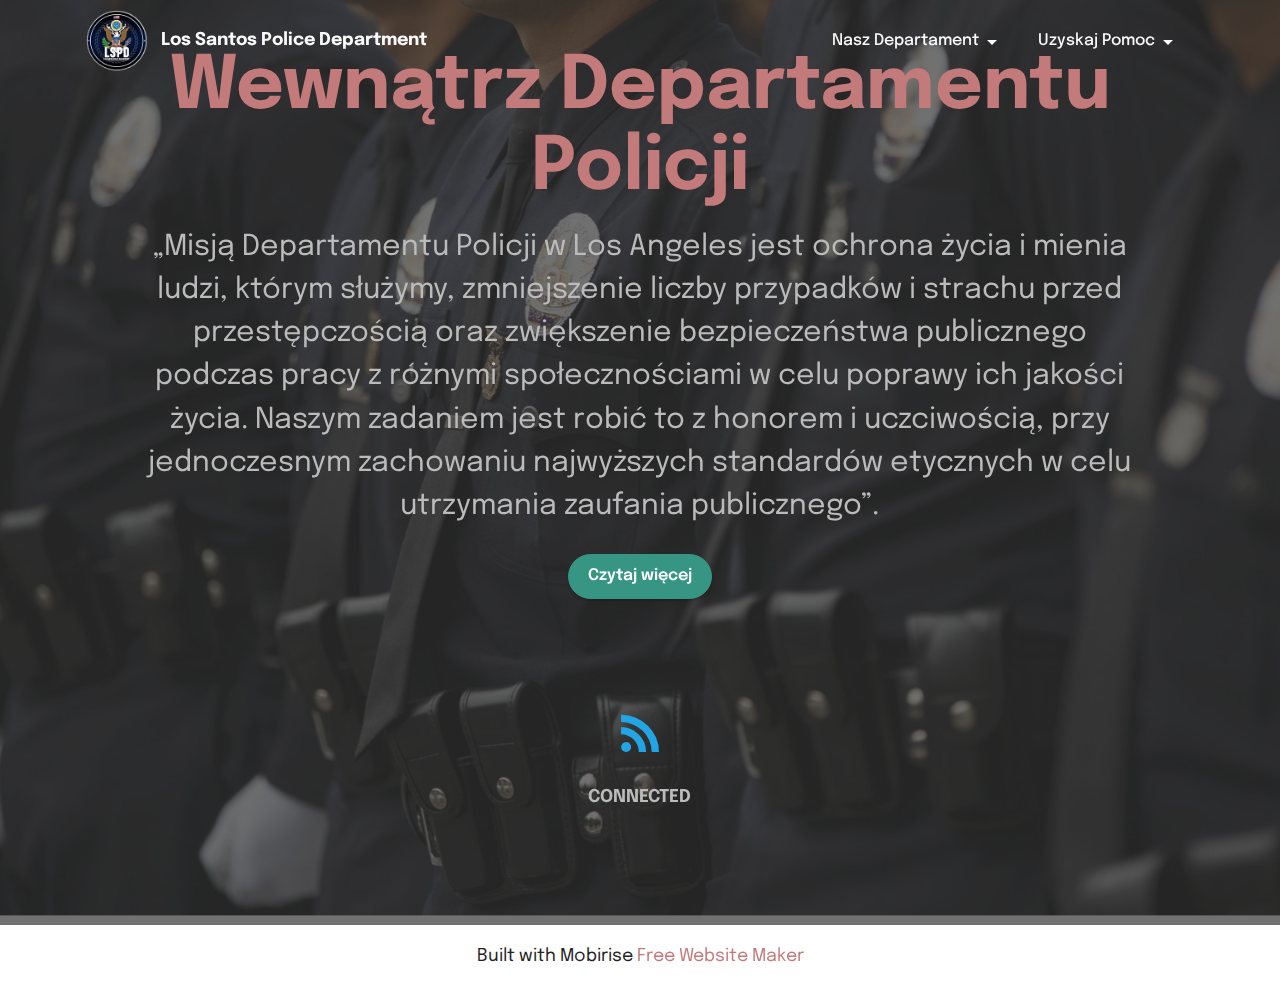
==== InsideLSPD.html @ 7a4fbc6b "Add files via upload" ====
<!DOCTYPE html>
<html  >
<head>
  <!-- Site made with Mobirise Website Builder v5.6.8, https://mobirise.com -->
  <meta charset="UTF-8">
  <meta http-equiv="X-UA-Compatible" content="IE=edge">
  <meta name="generator" content="Mobirise v5.6.8, mobirise.com">
  <meta name="twitter:card" content="summary_large_image"/>
  <meta name="twitter:image:src" content="">
  <meta property="og:image" content="">
  <meta name="twitter:title" content="Wewnątrz LSPD">
  <meta name="viewport" content="width=device-width, initial-scale=1, minimum-scale=1">
  <link rel="shortcut icon" href="assets/images/xztnbhtv-400x400.jpg-1.png" type="image/x-icon">
  <meta name="description" content="">
  
  
  <title>Wewnątrz LSPD</title>
  <link rel="stylesheet" href="assets/web/assets/mobirise-icons2/mobirise2.css">
  <link rel="stylesheet" href="assets/web/assets/mobirise-icons/mobirise-icons.css">
  <link rel="stylesheet" href="assets/bootstrap/css/bootstrap.min.css">
  <link rel="stylesheet" href="assets/bootstrap/css/bootstrap-grid.min.css">
  <link rel="stylesheet" href="assets/bootstrap/css/bootstrap-reboot.min.css">
  <link rel="stylesheet" href="assets/parallax/jarallax.css">
  <link rel="stylesheet" href="assets/dropdown/css/style.css">
  <link rel="stylesheet" href="assets/socicon/css/styles.css">
  <link rel="stylesheet" href="assets/theme/css/style.css">
  <link rel="preload" href="https://fonts.googleapis.com/css?family=Epilogue:100,200,300,400,500,600,700,800,900,100i,200i,300i,400i,500i,600i,700i,800i,900i&display=swap" as="style" onload="this.onload=null;this.rel='stylesheet'">
  <noscript><link rel="stylesheet" href="https://fonts.googleapis.com/css?family=Epilogue:100,200,300,400,500,600,700,800,900,100i,200i,300i,400i,500i,600i,700i,800i,900i&display=swap"></noscript>
  <link rel="preload" as="style" href="assets/mobirise/css/mbr-additional.css"><link rel="stylesheet" href="assets/mobirise/css/mbr-additional.css" type="text/css">
  
  
  
  
</head>
<body>
  
  <section data-bs-version="5.1" class="menu menu1 cid-t5CPTEBTti" once="menu" id="menu1-5">
    

    <nav class="navbar navbar-dropdown navbar-expand-lg">
        <div class="container">
            <div class="navbar-brand">
                <span class="navbar-logo">
                    <a href="index.html">
                        <img src="assets/images/xztnbhtv-400x400.jpg-1.png" alt="Mobirise Website Builder" style="height: 3.9rem;">
                    </a>
                </span>
                <span class="navbar-caption-wrap"><a class="navbar-caption text-white text-primary display-7" href="index.html">Los Santos Police Department</a></span>
            </div>
            <button class="navbar-toggler" type="button" data-toggle="collapse" data-bs-toggle="collapse" data-target="#navbarSupportedContent" data-bs-target="#navbarSupportedContent" aria-controls="navbarNavAltMarkup" aria-expanded="false" aria-label="Toggle navigation">
                <div class="hamburger">
                    <span></span>
                    <span></span>
                    <span></span>
                    <span></span>
                </div>
            </button>
            <div class="collapse navbar-collapse" id="navbarSupportedContent">
                <ul class="navbar-nav nav-dropdown nav-right" data-app-modern-menu="true"><li class="nav-item dropdown open"><a class="nav-link link text-white text-primary dropdown-toggle show display-4" href="#top" data-toggle="dropdown-submenu" data-bs-toggle="dropdown" data-bs-auto-close="outside" aria-expanded="true">Nasz Departament</a><div class="dropdown-menu show" aria-labelledby="dropdown-819" data-bs-popper="none"><a class="text-white text-primary dropdown-item display-4" href="https://forms.gle/3hwnBSwagMqAmvkr5" target="_blank">Dołącz już teraz!</a><a class="text-white text-primary dropdown-item display-4" href="page1.html">Wewnątrz LSPD</a><a class="text-white text-primary dropdown-item display-4" href="#top">Znajdź nas!</a></div></li><li class="nav-item dropdown"><a class="nav-link link text-white text-primary dropdown-toggle display-4" href="index.html#features19-a" data-toggle="dropdown-submenu" data-bs-toggle="dropdown" data-bs-auto-close="outside" aria-expanded="false">Uzyskaj Pomoc</a><div class="dropdown-menu" aria-labelledby="dropdown-516"><a class="text-white text-primary dropdown-item display-4" href="index.html#features19-a">Złóż skargę&nbsp;</a></div></li></ul>
                
                
            </div>
        </div>
    </nav>
</section>

<section data-bs-version="5.1" class="header19 cid-t5CPTFdulU mbr-fullscreen mbr-parallax-background" id="header19-6">

    

    <div class="mbr-overlay" style="opacity: 0.7; background-color: rgb(53, 53, 53);">
    </div>

    <div class="container-fluid">
        <div class="media-container">
            <div class="col-md-12 col-lg-10 m-auto align-center">
                <h1 class="mbr-section-title mbr-white mbr-fonts-style mb-3 display-1"><strong>Wewnątrz Departamentu Policji</strong></h1>
                <p class="mbr-text mbr-white mbr-fonts-style display-5">„Misją Departamentu Policji w Los Angeles jest ochrona życia i mienia ludzi, którym służymy, zmniejszenie liczby przypadków i strachu przed przestępczością oraz zwiększenie bezpieczeństwa publicznego podczas pracy z różnymi społecznościami w celu poprawy ich jakości życia. Naszym zadaniem jest robić to z honorem i uczciwością, przy jednoczesnym zachowaniu najwyższych standardów etycznych w celu utrzymania zaufania publicznego”.<br></p>
                <div class="mbr-section-btn align-center"><a class="btn btn-secondary display-4" href="https://www.lapdonline.org/inside-the-lapd/" target="_blank">Czytaj więcej<br></a></div>

                <div class="row pt-5 justify-content-center">
                    <div class="col-12 col-md-6 col-lg-3">
                        <div class="card-wrapper">
                            <div class="card-box align-center">
                                <span class="mbr-iconfont socicon-rss socicon" style="color: rgb(34, 165, 229); fill: rgb(34, 165, 229); font-size: 38px;"></span>
                                <h4 class="card-title align-center mbr-black mbr-fonts-style display-7"><strong>CONNECTED</strong></h4>
                            </div>
                        </div>
                    </div>
                    
                    
                    
                </div>
            </div>
        </div>
    </div>
</section><section class="display-7" style="padding: 0;align-items: center;justify-content: center;flex-wrap: wrap;    align-content: center;display: flex;position: relative;height: 4rem;"><a href="https://mobiri.se/2771195" style="flex: 1 1;height: 4rem;position: absolute;width: 100%;z-index: 1;"><img alt="" style="height: 4rem;" src="[data-uri]"></a><p style="margin: 0;text-align: center;" class="display-7">Built with Mobirise &#8204;</p><a style="z-index:1" href="https://mobirise.com/website-maker.html">Free Website Maker</a></section><script src="assets/bootstrap/js/bootstrap.bundle.min.js"></script>  <script src="assets/parallax/jarallax.js"></script>  <script src="assets/smoothscroll/smooth-scroll.js"></script>  <script src="assets/ytplayer/index.js"></script>  <script src="assets/dropdown/js/navbar-dropdown.js"></script>  <script src="assets/vimeoplayer/player.js"></script>  <script src="assets/theme/js/script.js"></script>  
  
  
</body>
</html>
---- assets/web/assets/mobirise-icons2/mobirise2.css ----
@font-face {
  font-family: 'Moririse2';
  font-display: swap;
  src:  url('mobirise2.eot?f2bix4');
  src:  url('mobirise2.eot?f2bix4#iefix') format('embedded-opentype'),
    url('mobirise2.ttf?f2bix4') format('truetype'),
    url('mobirise2.woff?f2bix4') format('woff'),
    url('mobirise2.svg?f2bix4#mobirise2') format('svg');
  font-weight: normal;
  font-style: normal;
}

[class^="mobi-"], [class*=" mobi-"] {
  /* use !important to prevent issues with browser extensions that change fonts */
  font-family: 'Moririse2' !important;
  speak: none;
  font-style: normal;
  font-weight: normal;
  font-variant: normal;
  text-transform: none;
  line-height: 1;

  /* Better Font Rendering =========== */
  -webkit-font-smoothing: antialiased;
  -moz-osx-font-smoothing: grayscale;
}

.mobi-mbri-add-submenu:before {
  content: "\e900";
}
.mobi-mbri-alert:before {
  content: "\e901";
}
.mobi-mbri-align-center:before {
  content: "\e902";
}
.mobi-mbri-align-justify:before {
  content: "\e903";
}
.mobi-mbri-align-left:before {
  content: "\e904";
}
.mobi-mbri-align-right:before {
  content: "\e905";
}
.mobi-mbri-android:before {
  content: "\e906";
}
.mobi-mbri-apple:before {
  content: "\e907";
}
.mobi-mbri-arrow-down:before {
  content: "\e908";
}
.mobi-mbri-arrow-next:before {
  content: "\e909";
}
.mobi-mbri-arrow-prev:before {
  content: "\e90a";
}
.mobi-mbri-arrow-up:before {
  content: "\e90b";
}
.mobi-mbri-bold:before {
  content: "\e90c";
}
.mobi-mbri-bookmark:before {
  content: "\e90d";
}
.mobi-mbri-bootstrap:before {
  content: "\e90e";
}
.mobi-mbri-briefcase:before {
  content: "\e90f";
}
.mobi-mbri-browse:before {
  content: "\e910";
}
.mobi-mbri-bulleted-list:before {
  content: "\e911";
}
.mobi-mbri-calendar:before {
  content: "\e912";
}
.mobi-mbri-camera:before {
  content: "\e913";
}
.mobi-mbri-cart-add:before {
  content: "\e914";
}
.mobi-mbri-cart-full:before {
  content: "\e915";
}
.mobi-mbri-cash:before {
  content: "\e916";
}
.mobi-mbri-change-style:before {
  content: "\e917";
}
.mobi-mbri-chat:before {
  content: "\e918";
}
.mobi-mbri-clock:before {
  content: "\e919";
}
.mobi-mbri-close:before {
  content: "\e91a";
}
.mobi-mbri-cloud:before {
  content: "\e91b";
}
.mobi-mbri-code:before {
  content: "\e91c";
}
.mobi-mbri-contact-form:before {
  content: "\e91d";
}
.mobi-mbri-credit-card:before {
  content: "\e91e";
}
.mobi-mbri-cursor-click:before {
  content: "\e91f";
}
.mobi-mbri-cust-feedback:before {
  content: "\e920";
}
.mobi-mbri-database:before {
  content: "\e921";
}
.mobi-mbri-delivery:before {
  content: "\e922";
}
.mobi-mbri-desktop:before {
  content: "\e923";
}
.mobi-mbri-devices:before {
  content: "\e924";
}
.mobi-mbri-down:before {
  content: "\e925";
}
.mobi-mbri-download-2:before {
  content: "\e926";
}
.mobi-mbri-download:before {
  content: "\e927";
}
.mobi-mbri-drag-n-drop-2:before {
  content: "\e928";
}
.mobi-mbri-drag-n-drop:before {
  content: "\e929";
}
.mobi-mbri-edit-2:before {
  content: "\e92a";
}
.mobi-mbri-edit:before {
  content: "\e92b";
}
.mobi-mbri-error:before {
  content: "\e92c";
}
.mobi-mbri-extension:before {
  content: "\e92d";
}
.mobi-mbri-features:before {
  content: "\e92e";
}
.mobi-mbri-file:before {
  content: "\e92f";
}
.mobi-mbri-flag:before {
  content: "\e930";
}
.mobi-mbri-folder:before {
  content: "\e931";
}
.mobi-mbri-gift:before {
  content: "\e932";
}
.mobi-mbri-github:before {
  content: "\e933";
}
.mobi-mbri-globe-2:before {
  content: "\e934";
}
.mobi-mbri-globe:before {
  content: "\e935";
}
.mobi-mbri-growing-chart:before {
  content: "\e936";
}
.mobi-mbri-hearth:before {
  content: "\e937";
}
.mobi-mbri-help:before {
  content: "\e938";
}
.mobi-mbri-home:before {
  content: "\e939";
}
.mobi-mbri-hot-cup:before {
  content: "\e93a";
}
.mobi-mbri-idea:before {
  content: "\e93b";
}
.mobi-mbri-image-gallery:before {
  content: "\e93c";
}
.mobi-mbri-image-slider:before {
  content: "\e93d";
}
.mobi-mbri-info:before {
  content: "\e93e";
}
.mobi-mbri-italic:before {
  content: "\e93f";
}
.mobi-mbri-key:before {
  content: "\e940";
}
.mobi-mbri-laptop:before {
  content: "\e941";
}
.mobi-mbri-layers:before {
  content: "\e942";
}
.mobi-mbri-left-right:before {
  content: "\e943";
}
.mobi-mbri-left:before {
  content: "\e944";
}
.mobi-mbri-letter:before {
  content: "\e945";
}
.mobi-mbri-like:before {
  content: "\e946";
}
.mobi-mbri-link:before {
  content: "\e947";
}
.mobi-mbri-lock:before {
  content: "\e948";
}
.mobi-mbri-login:before {
  content: "\e949";
}
.mobi-mbri-logout:before {
  content: "\e94a";
}
.mobi-mbri-magic-stick:before {
  content: "\e94b";
}
.mobi-mbri-map-pin:before {
  content: "\e94c";
}
.mobi-mbri-menu:before {
  content: "\e94d";
}
.mobi-mbri-mobile-2:before {
  content: "\e94e";
}
.mobi-mbri-mobile-horizontal:before {
  content: "\e94f";
}
.mobi-mbri-mobile:before {
  content: "\e950";
}
.mobi-mbri-mobirise:before {
  content: "\e951";
}
.mobi-mbri-more-horizontal:before {
  content: "\e952";
}
.mobi-mbri-more-vertical:before {
  content: "\e953";
}
.mobi-mbri-music:before {
  content: "\e954";
}
.mobi-mbri-new-file:before {
  content: "\e955";
}
.mobi-mbri-numbered-list:before {
  content: "\e956";
}
.mobi-mbri-opened-folder:before {
  content: "\e957";
}
.mobi-mbri-pages:before {
  content: "\e958";
}
.mobi-mbri-paper-plane:before {
  content: "\e959";
}
.mobi-mbri-paperclip:before {
  content: "\e95a";
}
.mobi-mbri-phone:before {
  content: "\e95b";
}
.mobi-mbri-photo:before {
  content: "\e95c";
}
.mobi-mbri-photos:before {
  content: "\e95d";
}
.mobi-mbri-pin:before {
  content: "\e95e";
}
.mobi-mbri-play:before {
  content: "\e95f";
}
.mobi-mbri-plus:before {
  content: "\e960";
}
.mobi-mbri-preview:before {
  content: "\e961";
}
.mobi-mbri-print:before {
  content: "\e962";
}
.mobi-mbri-protect:before {
  content: "\e963";
}
.mobi-mbri-question:before {
  content: "\e964";
}
.mobi-mbri-quote-left:before {
  content: "\e965";
}
.mobi-mbri-quote-right:before {
  content: "\e966";
}
.mobi-mbri-redo:before {
  content: "\e967";
}
.mobi-mbri-refresh:before {
  content: "\e968";
}
.mobi-mbri-responsive-2:before {
  content: "\e969";
}
.mobi-mbri-responsive:before {
  content: "\e96a";
}
.mobi-mbri-right:before {
  content: "\e96b";
}
.mobi-mbri-rocket:before {
  content: "\e96c";
}
.mobi-mbri-sad-face:before {
  content: "\e96d";
}
.mobi-mbri-sale:before {
  content: "\e96e";
}
.mobi-mbri-save:before {
  content: "\e96f";
}
.mobi-mbri-search:before {
  content: "\e970";
}
.mobi-mbri-setting-2:before {
  content: "\e971";
}
.mobi-mbri-setting-3:before {
  content: "\e972";
}
.mobi-mbri-setting:before {
  content: "\e973";
}
.mobi-mbri-share:before {
  content: "\e974";
}
.mobi-mbri-shopping-bag:before {
  content: "\e975";
}
.mobi-mbri-shopping-basket:before {
  content: "\e976";
}
.mobi-mbri-shopping-cart:before {
  content: "\e977";
}
.mobi-mbri-sites:before {
  content: "\e978";
}
.mobi-mbri-smile-face:before {
  content: "\e979";
}
.mobi-mbri-speed:before {
  content: "\e97a";
}
.mobi-mbri-star:before {
  content: "\e97b";
}
.mobi-mbri-success:before {
  content: "\e97c";
}
.mobi-mbri-sun:before {
  content: "\e97d";
}
.mobi-mbri-sun2:before {
  content: "\e97e";
}
.mobi-mbri-tablet-vertical:before {
  content: "\e97f";
}
.mobi-mbri-tablet:before {
  content: "\e980";
}
.mobi-mbri-target:before {
  content: "\e981";
}
.mobi-mbri-timer:before {
  content: "\e982";
}
.mobi-mbri-to-ftp:before {
  content: "\e983";
}
.mobi-mbri-to-local-drive:before {
  content: "\e984";
}
.mobi-mbri-touch-swipe:before {
  content: "\e985";
}
.mobi-mbri-touch:before {
  content: "\e986";
}
.mobi-mbri-trash:before {
  content: "\e987";
}
.mobi-mbri-underline:before {
  content: "\e988";
}
.mobi-mbri-undo:before {
  content: "\e989";
}
.mobi-mbri-unlink:before {
  content: "\e98a";
}
.mobi-mbri-unlock:before {
  content: "\e98b";
}
.mobi-mbri-up-down:before {
  content: "\e98c";
}
.mobi-mbri-up:before {
  content: "\e98d";
}
.mobi-mbri-update:before {
  content: "\e98e";
}
.mobi-mbri-upload-2:before {
  content: "\e98f";
}
.mobi-mbri-upload:before {
  content: "\e990";
}
.mobi-mbri-user-2:before {
  content: "\e991";
}
.mobi-mbri-user:before {
  content: "\e992";
}
.mobi-mbri-users:before {
  content: "\e993";
}
.mobi-mbri-video-play:before {
  content: "\e994";
}
.mobi-mbri-video:before {
  content: "\e995";
}
.mobi-mbri-watch:before {
  content: "\e996";
}
.mobi-mbri-website-theme-2:before {
  content: "\e997";
}
.mobi-mbri-website-theme:before {
  content: "\e998";
}
.mobi-mbri-wifi:before {
  content: "\e999";
}
.mobi-mbri-windows:before {
  content: "\e99a";
}
.mobi-mbri-zoom-in:before {
  content: "\e99b";
}
.mobi-mbri-zoom-out:before {
  content: "\e99c";
}
---- assets/web/assets/mobirise-icons/mobirise-icons.css ----
@font-face {
  font-family: 'MobiriseIcons';
  src:  url('mobirise-icons.eot?spat4u');
  src:  url('mobirise-icons.eot?spat4u#iefix') format('embedded-opentype'),
    url('mobirise-icons.ttf?spat4u') format('truetype'),
    url('mobirise-icons.woff?spat4u') format('woff'),
    url('mobirise-icons.svg?spat4u#MobiriseIcons') format('svg');
  font-weight: normal;
  font-style: normal;
  font-display: swap;
}

[class^="mbri-"], [class*=" mbri-"] {
  /* use !important to prevent issues with browser extensions that change fonts */
  font-family: MobiriseIcons !important;
  speak: none;
  font-style: normal;
  font-weight: normal;
  font-variant: normal;
  text-transform: none;
  line-height: 1;

  /* Better Font Rendering =========== */
  -webkit-font-smoothing: antialiased;
  -moz-osx-font-smoothing: grayscale;
}

.mbri-add-submenu:before {
  content: "\e900";
}
.mbri-alert:before {
  content: "\e901";
}
.mbri-align-center:before {
  content: "\e902";
}
.mbri-align-justify:before {
  content: "\e903";
}
.mbri-align-left:before {
  content: "\e904";
}
.mbri-align-right:before {
  content: "\e905";
}
.mbri-android:before {
  content: "\e906";
}
.mbri-apple:before {
  content: "\e907";
}
.mbri-arrow-down:before {
  content: "\e908";
}
.mbri-arrow-next:before {
  content: "\e909";
}
.mbri-arrow-prev:before {
  content: "\e90a";
}
.mbri-arrow-up:before {
  content: "\e90b";
}
.mbri-bold:before {
  content: "\e90c";
}
.mbri-bookmark:before {
  content: "\e90d";
}
.mbri-bootstrap:before {
  content: "\e90e";
}
.mbri-briefcase:before {
  content: "\e90f";
}
.mbri-browse:before {
  content: "\e910";
}
.mbri-bulleted-list:before {
  content: "\e911";
}
.mbri-calendar:before {
  content: "\e912";
}
.mbri-camera:before {
  content: "\e913";
}
.mbri-cart-add:before {
  content: "\e914";
}
.mbri-cart-full:before {
  content: "\e915";
}
.mbri-cash:before {
  content: "\e916";
}
.mbri-change-style:before {
  content: "\e917";
}
.mbri-chat:before {
  content: "\e918";
}
.mbri-clock:before {
  content: "\e919";
}
.mbri-close:before {
  content: "\e91a";
}
.mbri-cloud:before {
  content: "\e91b";
}
.mbri-code:before {
  content: "\e91c";
}
.mbri-contact-form:before {
  content: "\e91d";
}
.mbri-credit-card:before {
  content: "\e91e";
}
.mbri-cursor-click:before {
  content: "\e91f";
}
.mbri-cust-feedback:before {
  content: "\e920";
}
.mbri-database:before {
  content: "\e921";
}
.mbri-delivery:before {
  content: "\e922";
}
.mbri-desktop:before {
  content: "\e923";
}
.mbri-devices:before {
  content: "\e924";
}
.mbri-down:before {
  content: "\e925";
}
.mbri-download:before {
  content: "\e989";
}
.mbri-drag-n-drop:before {
  content: "\e927";
}
.mbri-drag-n-drop2:before {
  content: "\e928";
}
.mbri-edit:before {
  content: "\e929";
}
.mbri-edit2:before {
  content: "\e92a";
}
.mbri-error:before {
  content: "\e92b";
}
.mbri-extension:before {
  content: "\e92c";
}
.mbri-features:before {
  content: "\e92d";
}
.mbri-file:before {
  content: "\e92e";
}
.mbri-flag:before {
  content: "\e92f";
}
.mbri-folder:before {
  content: "\e930";
}
.mbri-gift:before {
  content: "\e931";
}
.mbri-github:before {
  content: "\e932";
}
.mbri-globe:before {
  content: "\e933";
}
.mbri-globe-2:before {
  content: "\e934";
}
.mbri-growing-chart:before {
  content: "\e935";
}
.mbri-hearth:before {
  content: "\e936";
}
.mbri-help:before {
  content: "\e937";
}
.mbri-home:before {
  content: "\e938";
}
.mbri-hot-cup:before {
  content: "\e939";
}
.mbri-idea:before {
  content: "\e93a";
}
.mbri-image-gallery:before {
  content: "\e93b";
}
.mbri-image-slider:before {
  content: "\e93c";
}
.mbri-info:before {
  content: "\e93d";
}
.mbri-italic:before {
  content: "\e93e";
}
.mbri-key:before {
  content: "\e93f";
}
.mbri-laptop:before {
  content: "\e940";
}
.mbri-layers:before {
  content: "\e941";
}
.mbri-left-right:before {
  content: "\e942";
}
.mbri-left:before {
  content: "\e943";
}
.mbri-letter:before {
  content: "\e944";
}
.mbri-like:before {
  content: "\e945";
}
.mbri-link:before {
  content: "\e946";
}
.mbri-lock:before {
  content: "\e947";
}
.mbri-login:before {
  content: "\e948";
}
.mbri-logout:before {
  content: "\e949";
}
.mbri-magic-stick:before {
  content: "\e94a";
}
.mbri-map-pin:before {
  content: "\e94b";
}
.mbri-menu:before {
  content: "\e94c";
}
.mbri-mobile:before {
  content: "\e94d";
}
.mbri-mobile2:before {
  content: "\e94e";
}
.mbri-mobirise:before {
  content: "\e94f";
}
.mbri-more-horizontal:before {
  content: "\e950";
}
.mbri-more-vertical:before {
  content: "\e951";
}
.mbri-music:before {
  content: "\e952";
}
.mbri-new-file:before {
  content: "\e953";
}
.mbri-numbered-list:before {
  content: "\e954";
}
.mbri-opened-folder:before {
  content: "\e955";
}
.mbri-pages:before {
  content: "\e956";
}
.mbri-paper-plane:before {
  content: "\e957";
}
.mbri-paperclip:before {
  content: "\e958";
}
.mbri-photo:before {
  content: "\e959";
}
.mbri-photos:before {
  content: "\e95a";
}
.mbri-pin:before {
  content: "\e95b";
}
.mbri-play:before {
  content: "\e95c";
}
.mbri-plus:before {
  content: "\e95d";
}
.mbri-preview:before {
  content: "\e95e";
}
.mbri-print:before {
  content: "\e95f";
}
.mbri-protect:before {
  content: "\e960";
}
.mbri-question:before {
  content: "\e961";
}
.mbri-quote-left:before {
  content: "\e962";
}
.mbri-quote-right:before {
  content: "\e963";
}
.mbri-refresh:before {
  content: "\e964";
}
.mbri-responsive:before {
  content: "\e965";
}
.mbri-right:before {
  content: "\e966";
}
.mbri-rocket:before {
  content: "\e967";
}
.mbri-sad-face:before {
  content: "\e968";
}
.mbri-sale:before {
  content: "\e969";
}
.mbri-save:before {
  content: "\e96a";
}
.mbri-search:before {
  content: "\e96b";
}
.mbri-setting:before {
  content: "\e96c";
}
.mbri-setting2:before {
  content: "\e96d";
}
.mbri-setting3:before {
  content: "\e96e";
}
.mbri-share:before {
  content: "\e96f";
}
.mbri-shopping-bag:before {
  content: "\e970";
}
.mbri-shopping-basket:before {
  content: "\e971";
}
.mbri-shopping-cart:before {
  content: "\e972";
}
.mbri-sites:before {
  content: "\e973";
}
.mbri-smile-face:before {
  content: "\e974";
}
.mbri-speed:before {
  content: "\e975";
}
.mbri-star:before {
  content: "\e976";
}
.mbri-success:before {
  content: "\e977";
}
.mbri-sun:before {
  content: "\e978";
}
.mbri-sun2:before {
  content: "\e979";
}
.mbri-tablet:before {
  content: "\e97a";
}
.mbri-tablet-vertical:before {
  content: "\e97b";
}
.mbri-target:before {
  content: "\e97c";
}
.mbri-timer:before {
  content: "\e97d";
}
.mbri-to-ftp:before {
  content: "\e97e";
}
.mbri-to-local-drive:before {
  content: "\e97f";
}
.mbri-touch-swipe:before {
  content: "\e980";
}
.mbri-touch:before {
  content: "\e981";
}
.mbri-trash:before {
  content: "\e982";
}
.mbri-underline:before {
  content: "\e983";
}
.mbri-unlink:before {
  content: "\e984";
}
.mbri-unlock:before {
  content: "\e985";
}
.mbri-up-down:before {
  content: "\e986";
}
.mbri-up:before {
  content: "\e987";
}
.mbri-update:before {
  content: "\e988";
}
.mbri-upload:before {
 content: "\e926"; 
}
.mbri-user:before {
  content: "\e98a";
}
.mbri-user2:before {
  content: "\e98b";
}
.mbri-users:before {
  content: "\e98c";
}
.mbri-video:before {
  content: "\e98d";
}
.mbri-video-play:before {
  content: "\e98e";
}
.mbri-watch:before {
  content: "\e98f";
}
.mbri-website-theme:before {
  content: "\e990";
}
.mbri-wifi:before {
  content: "\e991";
}
.mbri-windows:before {
  content: "\e992";
}
.mbri-zoom-out:before {
  content: "\e993";
}
.mbri-redo:before {
  content: "\e994";
}
.mbri-undo:before {
  content: "\e995";
}
---- assets/parallax/jarallax.css ----
.jarallax {
    position: relative;
    z-index: 0;
}
.jarallax > .jarallax-img {
    position: absolute;
    object-fit: cover;
    /* support for plugin https://github.com/bfred-it/object-fit-images */
    font-family: 'object-fit: cover;';
    top: 0;
    left: 0;
    width: 100%;
    height: 100%;
    z-index: -1;
}
---- assets/dropdown/css/style.css ----
.navbar-dropdown {
  left: 0;
  padding: 0;
  position: absolute;
  right: 0;
  top: 0;
  transition: all 0.45s ease;
  z-index: 1030;
  background: #282828; }
  .navbar-dropdown .navbar-logo {
    margin-right: 0.8rem;
    transition: margin 0.3s ease-in-out;
    vertical-align: middle; }
    .navbar-dropdown .navbar-logo img {
      height: 3.125rem;
      transition: all 0.3s ease-in-out; }
    .navbar-dropdown .navbar-logo.mbr-iconfont {
      font-size: 3.125rem;
      line-height: 3.125rem; }
  .navbar-dropdown .navbar-caption {
    font-weight: 700;
    white-space: normal;
    vertical-align: -4px;
    line-height: 3.125rem !important; }
    .navbar-dropdown .navbar-caption, .navbar-dropdown .navbar-caption:hover {
      color: inherit;
      text-decoration: none; }
  .navbar-dropdown .mbr-iconfont + .navbar-caption {
    vertical-align: -1px; }
  .navbar-dropdown.navbar-fixed-top {
    position: fixed; }
  .navbar-dropdown .navbar-brand span {
    vertical-align: -4px; }
  .navbar-dropdown.bg-color.transparent {
    background: none; }
  .navbar-dropdown.navbar-short .navbar-brand {
    padding: 0.625rem 0; }
    .navbar-dropdown.navbar-short .navbar-brand span {
      vertical-align: -1px; }
  .navbar-dropdown.navbar-short .navbar-caption {
    line-height: 2.375rem !important;
    vertical-align: -2px; }
  .navbar-dropdown.navbar-short .navbar-logo {
    margin-right: 0.5rem; }
    .navbar-dropdown.navbar-short .navbar-logo img {
      height: 2.375rem; }
    .navbar-dropdown.navbar-short .navbar-logo.mbr-iconfont {
      font-size: 2.375rem;
      line-height: 2.375rem; }
  .navbar-dropdown.navbar-short .mbr-table-cell {
    height: 3.625rem; }
  .navbar-dropdown .navbar-close {
    left: 0.6875rem;
    position: fixed;
    top: 0.75rem;
    z-index: 1000; }
  .navbar-dropdown .hamburger-icon {
    content: "";
    display: inline-block;
    vertical-align: middle;
    width: 16px;
    -webkit-box-shadow: 0 -6px 0 1px #282828,0 0 0 1px #282828,0 6px 0 1px #282828;
    -moz-box-shadow: 0 -6px 0 1px #282828,0 0 0 1px #282828,0 6px 0 1px #282828;
    box-shadow: 0 -6px 0 1px #282828,0 0 0 1px #282828,0 6px 0 1px #282828; }

.dropdown-menu .dropdown-toggle[data-toggle="dropdown-submenu"]::after {
  border-bottom: 0.35em solid transparent;
  border-left: 0.35em solid;
  border-right: 0;
  border-top: 0.35em solid transparent;
  margin-left: 0.3rem; }

.dropdown-menu .dropdown-item:focus {
  outline: 0; }

.nav-dropdown {
  font-size: 0.75rem;
  font-weight: 500;
  height: auto !important; }
  .nav-dropdown .nav-btn {
    padding-left: 1rem; }
  .nav-dropdown .link {
    margin: .667em 1.667em;
    font-weight: 500;
    padding: 0;
    transition: color .2s ease-in-out; }
    .nav-dropdown .link.dropdown-toggle {
      margin-right: 2.583em; }
      .nav-dropdown .link.dropdown-toggle::after {
        margin-left: .25rem;
        border-top: 0.35em solid;
        border-right: 0.35em solid transparent;
        border-left: 0.35em solid transparent;
        border-bottom: 0; }
      .nav-dropdown .link.dropdown-toggle[aria-expanded="true"] {
        margin: 0;
        padding: 0.667em 3.263em  0.667em 1.667em; }
  .nav-dropdown .link::after,
  .nav-dropdown .dropdown-item::after {
    color: inherit; }
  .nav-dropdown .btn {
    font-size: 0.75rem;
    font-weight: 700;
    letter-spacing: 0;
    margin-bottom: 0;
    padding-left: 1.25rem;
    padding-right: 1.25rem; }
  .nav-dropdown .dropdown-menu {
    border-radius: 0;
    border: 0;
    left: 0;
    margin: 0;
    padding-bottom: 1.25rem;
    padding-top: 1.25rem;
    position: relative; }
  .nav-dropdown .dropdown-submenu {
    margin-left: 0.125rem;
    top: 0; }
  .nav-dropdown .dropdown-item {
    font-weight: 500;
    line-height: 2;
    padding: 0.3846em 4.615em 0.3846em 1.5385em;
    position: relative;
    transition: color .2s ease-in-out, background-color .2s ease-in-out; }
    .nav-dropdown .dropdown-item::after {
      margin-top: -0.3077em;
      position: absolute;
      right: 1.1538em;
      top: 50%; }
    .nav-dropdown .dropdown-item:focus, .nav-dropdown .dropdown-item:hover {
      background: none; }

@media (max-width: 767px) {
  .nav-dropdown.navbar-toggleable-sm {
    bottom: 0;
    display: none;
    left: 0;
    overflow-x: hidden;
    position: fixed;
    top: 0;
    transform: translateX(-100%);
    -ms-transform: translateX(-100%);
    -webkit-transform: translateX(-100%);
    width: 18.75rem;
    z-index: 999; } }
.nav-dropdown.navbar-toggleable-xl {
  bottom: 0;
  display: none;
  left: 0;
  overflow-x: hidden;
  position: fixed;
  top: 0;
  transform: translateX(-100%);
  -ms-transform: translateX(-100%);
  -webkit-transform: translateX(-100%);
  width: 18.75rem;
  z-index: 999; }

.nav-dropdown-sm {
  display: block !important;
  overflow-x: hidden;
  overflow: auto;
  padding-top: 3.875rem; }
  .nav-dropdown-sm::after {
    content: "";
    display: block;
    height: 3rem;
    width: 100%; }
  .nav-dropdown-sm.collapse.in ~ .navbar-close {
    display: block !important; }
  .nav-dropdown-sm.collapsing, .nav-dropdown-sm.collapse.in {
    transform: translateX(0);
    -ms-transform: translateX(0);
    -webkit-transform: translateX(0);
    transition: all 0.25s ease-out;
    -webkit-transition: all 0.25s ease-out;
    background: #282828; }
  .nav-dropdown-sm.collapsing[aria-expanded="false"] {
    transform: translateX(-100%);
    -ms-transform: translateX(-100%);
    -webkit-transform: translateX(-100%); }
  .nav-dropdown-sm .nav-item {
    display: block;
    margin-left: 0 !important;
    padding-left: 0; }
  .nav-dropdown-sm .link,
  .nav-dropdown-sm .dropdown-item {
    border-top: 1px dotted rgba(255, 255, 255, 0.1);
    font-size: 0.8125rem;
    line-height: 1.6;
    margin: 0 !important;
    padding: 0.875rem 2.4rem 0.875rem 1.5625rem !important;
    position: relative;
    white-space: normal; }
    .nav-dropdown-sm .link:focus, .nav-dropdown-sm .link:hover,
    .nav-dropdown-sm .dropdown-item:focus,
    .nav-dropdown-sm .dropdown-item:hover {
      background: rgba(0, 0, 0, 0.2) !important;
      color: #c0a375; }
  .nav-dropdown-sm .nav-btn {
    position: relative;
    padding: 1.5625rem 1.5625rem 0 1.5625rem; }
    .nav-dropdown-sm .nav-btn::before {
      border-top: 1px dotted rgba(255, 255, 255, 0.1);
      content: "";
      left: 0;
      position: absolute;
      top: 0;
      width: 100%; }
    .nav-dropdown-sm .nav-btn + .nav-btn {
      padding-top: 0.625rem; }
      .nav-dropdown-sm .nav-btn + .nav-btn::before {
        display: none; }
  .nav-dropdown-sm .btn {
    padding: 0.625rem 0; }
  .nav-dropdown-sm .dropdown-toggle[data-toggle="dropdown-submenu"]::after {
    margin-left: .25rem;
    border-top: 0.35em solid;
    border-right: 0.35em solid transparent;
    border-left: 0.35em solid transparent;
    border-bottom: 0; }
  .nav-dropdown-sm .dropdown-toggle[data-toggle="dropdown-submenu"][aria-expanded="true"]::after {
    border-top: 0;
    border-right: 0.35em solid transparent;
    border-left: 0.35em solid transparent;
    border-bottom: 0.35em solid; }
  .nav-dropdown-sm .dropdown-menu {
    margin: 0;
    padding: 0;
    position: relative;
    top: 0;
    left: 0;
    width: 100%;
    border: 0;
    float: none;
    border-radius: 0;
    background: none; }
  .nav-dropdown-sm .dropdown-submenu {
    left: 100%;
    margin-left: 0.125rem;
    margin-top: -1.25rem;
    top: 0; }

.navbar-toggleable-sm .nav-dropdown .dropdown-menu {
  position: absolute; }

.navbar-toggleable-sm .nav-dropdown .dropdown-submenu {
  left: 100%;
  margin-left: 0.125rem;
  margin-top: -1.25rem;
  top: 0; }

.navbar-toggleable-sm.opened .nav-dropdown .dropdown-menu {
  position: relative; }

.navbar-toggleable-sm.opened .nav-dropdown .dropdown-submenu {
  left: 0;
  margin-left: 00rem;
  margin-top: 0rem;
  top: 0; }

.is-builder .nav-dropdown.collapsing {
  transition: none !important; }
---- assets/socicon/css/styles.css ----
@charset "UTF-8";

@font-face {
  font-family: 'Socicon';
  src:  url('../fonts/socicon.eot');
  src:  url('../fonts/socicon.eot?#iefix') format('embedded-opentype'),
    url('../fonts/socicon.woff2') format('woff2'),
    url('../fonts/socicon.ttf') format('truetype'),
    url('../fonts/socicon.woff') format('woff'),
    url('../fonts/socicon.svg#socicon') format('svg');
  font-weight: normal;
  font-style: normal;
  font-display: swap;
}

[data-icon]:before {
  font-family: "socicon" !important;
  content: attr(data-icon);
  font-style: normal !important;
  font-weight: normal !important;
  font-variant: normal !important;
  text-transform: none !important;
  speak: none;
  line-height: 1;
  -webkit-font-smoothing: antialiased;
  -moz-osx-font-smoothing: grayscale;
}

[class^="socicon-"], [class*=" socicon-"] {
  /* use !important to prevent issues with browser extensions that change fonts */
  font-family: 'Socicon' !important;
  speak: none;
  font-style: normal;
  font-weight: normal;
  font-variant: normal;
  text-transform: none;
  line-height: 1;

  /* Better Font Rendering =========== */
  -webkit-font-smoothing: antialiased;
  -moz-osx-font-smoothing: grayscale;
}

.socicon-eitaa:before {
  content: "\e97c";
}
.socicon-soroush:before {
  content: "\e97d";
}
.socicon-bale:before {
  content: "\e97e";
}
.socicon-zazzle:before {
  content: "\e97b";
}
.socicon-society6:before {
  content: "\e97a";
}
.socicon-redbubble:before {
  content: "\e979";
}
.socicon-avvo:before {
  content: "\e978";
}
.socicon-stitcher:before {
  content: "\e977";
}
.socicon-googlehangouts:before {
  content: "\e974";
}
.socicon-dlive:before {
  content: "\e975";
}
.socicon-vsco:before {
  content: "\e976";
}
.socicon-flipboard:before {
  content: "\e973";
}
.socicon-ubuntu:before {
  content: "\e958";
}
.socicon-artstation:before {
  content: "\e959";
}
.socicon-invision:before {
  content: "\e95a";
}
.socicon-torial:before {
  content: "\e95b";
}
.socicon-collectorz:before {
  content: "\e95c";
}
.socicon-seenthis:before {
  content: "\e95d";
}
.socicon-googleplaymusic:before {
  content: "\e95e";
}
.socicon-debian:before {
  content: "\e95f";
}
.socicon-filmfreeway:before {
  content: "\e960";
}
.socicon-gnome:before {
  content: "\e961";
}
.socicon-itchio:before {
  content: "\e962";
}
.socicon-jamendo:before {
  content: "\e963";
}
.socicon-mix:before {
  content: "\e964";
}
.socicon-sharepoint:before {
  content: "\e965";
}
.socicon-tinder:before {
  content: "\e966";
}
.socicon-windguru:before {
  content: "\e967";
}
.socicon-cdbaby:before {
  content: "\e968";
}
.socicon-elementaryos:before {
  content: "\e969";
}
.socicon-stage32:before {
  content: "\e96a";
}
.socicon-tiktok:before {
  content: "\e96b";
}
.socicon-gitter:before {
  content: "\e96c";
}
.socicon-letterboxd:before {
  content: "\e96d";
}
.socicon-threema:before {
  content: "\e96e";
}
.socicon-splice:before {
  content: "\e96f";
}
.socicon-metapop:before {
  content: "\e970";
}
.socicon-naver:before {
  content: "\e971";
}
.socicon-remote:before {
  content: "\e972";
}
.socicon-internet:before {
  content: "\e957";
}
.socicon-moddb:before {
  content: "\e94b";
}
.socicon-indiedb:before {
  content: "\e94c";
}
.socicon-traxsource:before {
  content: "\e94d";
}
.socicon-gamefor:before {
  content: "\e94e";
}
.socicon-pixiv:before {
  content: "\e94f";
}
.socicon-myanimelist:before {
  content: "\e950";
}
.socicon-blackberry:before {
  content: "\e951";
}
.socicon-wickr:before {
  content: "\e952";
}
.socicon-spip:before {
  content: "\e953";
}
.socicon-napster:before {
  content: "\e954";
}
.socicon-beatport:before {
  content: "\e955";
}
.socicon-hackerone:before {
  content: "\e956";
}
.socicon-hackernews:before {
  content: "\e946";
}
.socicon-smashwords:before {
  content: "\e947";
}
.socicon-kobo:before {
  content: "\e948";
}
.socicon-bookbub:before {
  content: "\e949";
}
.socicon-mailru:before {
  content: "\e94a";
}
.socicon-gitlab:before {
  content: "\e945";
}
.socicon-instructables:before {
  content: "\e944";
}
.socicon-portfolio:before {
  content: "\e943";
}
.socicon-codered:before {
  content: "\e940";
}
.socicon-origin:before {
  content: "\e941";
}
.socicon-nextdoor:before {
  content: "\e942";
}
.socicon-udemy:before {
  content: "\e93f";
}
.socicon-livemaster:before {
  content: "\e93e";
}
.socicon-crunchbase:before {
  content: "\e93b";
}
.socicon-homefy:before {
  content: "\e93c";
}
.socicon-calendly:before {
  content: "\e93d";
}
.socicon-realtor:before {
  content: "\e90f";
}
.socicon-tidal:before {
  content: "\e910";
}
.socicon-qobuz:before {
  content: "\e911";
}
.socicon-natgeo:before {
  content: "\e912";
}
.socicon-mastodon:before {
  content: "\e913";
}
.socicon-unsplash:before {
  content: "\e914";
}
.socicon-homeadvisor:before {
  content: "\e915";
}
.socicon-angieslist:before {
  content: "\e916";
}
.socicon-codepen:before {
  content: "\e917";
}
.socicon-slack:before {
  content: "\e918";
}
.socicon-openaigym:before {
  content: "\e919";
}
.socicon-logmein:before {
  content: "\e91a";
}
.socicon-fiverr:before {
  content: "\e91b";
}
.socicon-gotomeeting:before {
  content: "\e91c";
}
.socicon-aliexpress:before {
  content: "\e91d";
}
.socicon-guru:before {
  content: "\e91e";
}
.socicon-appstore:before {
  content: "\e91f";
}
.socicon-homes:before {
  content: "\e920";
}
.socicon-zoom:before {
  content: "\e921";
}
.socicon-alibaba:before {
  content: "\e922";
}
.socicon-craigslist:before {
  content: "\e923";
}
.socicon-wix:before {
  content: "\e924";
}
.socicon-redfin:before {
  content: "\e925";
}
.socicon-googlecalendar:before {
  content: "\e926";
}
.socicon-shopify:before {
  content: "\e927";
}
.socicon-freelancer:before {
  content: "\e928";
}
.socicon-seedrs:before {
  content: "\e929";
}
.socicon-bing:before {
  content: "\e92a";
}
.socicon-doodle:before {
  content: "\e92b";
}
.socicon-bonanza:before {
  content: "\e92c";
}
.socicon-squarespace:before {
  content: "\e92d";
}
.socicon-toptal:before {
  content: "\e92e";
}
.socicon-gust:before {
  content: "\e92f";
}
.socicon-ask:before {
  content: "\e930";
}
.socicon-trulia:before {
  content: "\e931";
}
.socicon-loomly:before {
  content: "\e932";
}
.socicon-ghost:before {
  content: "\e933";
}
.socicon-upwork:before {
  content: "\e934";
}
.socicon-fundable:before {
  content: "\e935";
}
.socicon-booking:before {
  content: "\e936";
}
.socicon-googlemaps:before {
  content: "\e937";
}
.socicon-zillow:before {
  content: "\e938";
}
.socicon-niconico:before {
  content: "\e939";
}
.socicon-toneden:before {
  content: "\e93a";
}
.socicon-augment:before {
  content: "\e908";
}
.socicon-bitbucket:before {
  content: "\e909";
}
.socicon-fyuse:before {
  content: "\e90a";
}
.socicon-yt-gaming:before {
  content: "\e90b";
}
.socicon-sketchfab:before {
  content: "\e90c";
}
.socicon-mobcrush:before {
  content: "\e90d";
}
.socicon-microsoft:before {
  content: "\e90e";
}
.socicon-pandora:before {
  content: "\e907";
}
.socicon-messenger:before {
  content: "\e906";
}
.socicon-gamewisp:before {
  content: "\e905";
}
.socicon-bloglovin:before {
  content: "\e904";
}
.socicon-tunein:before {
  content: "\e903";
}
.socicon-gamejolt:before {
  content: "\e901";
}
.socicon-trello:before {
  content: "\e902";
}
.socicon-spreadshirt:before {
  content: "\e900";
}
.socicon-500px:before {
  content: "\e000";
}
.socicon-8tracks:before {
  content: "\e001";
}
.socicon-airbnb:before {
  content: "\e002";
}
.socicon-alliance:before {
  content: "\e003";
}
.socicon-amazon:before {
  content: "\e004";
}
.socicon-amplement:before {
  content: "\e005";
}
.socicon-android:before {
  content: "\e006";
}
.socicon-angellist:before {
  content: "\e007";
}
.socicon-apple:before {
  content: "\e008";
}
.socicon-appnet:before {
  content: "\e009";
}
.socicon-baidu:before {
  content: "\e00a";
}
.socicon-bandcamp:before {
  content: "\e00b";
}
.socicon-battlenet:before {
  content: "\e00c";
}
.socicon-mixer:before {
  content: "\e00d";
}
.socicon-bebee:before {
  content: "\e00e";
}
.socicon-bebo:before {
  content: "\e00f";
}
.socicon-behance:before {
  content: "\e010";
}
.socicon-blizzard:before {
  content: "\e011";
}
.socicon-blogger:before {
  content: "\e012";
}
.socicon-buffer:before {
  content: "\e013";
}
.socicon-chrome:before {
  content: "\e014";
}
.socicon-coderwall:before {
  content: "\e015";
}
.socicon-curse:before {
  content: "\e016";
}
.socicon-dailymotion:before {
  content: "\e017";
}
.socicon-deezer:before {
  content: "\e018";
}
.socicon-delicious:before {
  content: "\e019";
}
.socicon-deviantart:before {
  content: "\e01a";
}
.socicon-diablo:before {
  content: "\e01b";
}
.socicon-digg:before {
  content: "\e01c";
}
.socicon-discord:before {
  content: "\e01d";
}
.socicon-disqus:before {
  content: "\e01e";
}
.socicon-douban:before {
  content: "\e01f";
}
.socicon-draugiem:before {
  content: "\e020";
}
.socicon-dribbble:before {
  content: "\e021";
}
.socicon-drupal:before {
  content: "\e022";
}
.socicon-ebay:before {
  content: "\e023";
}
.socicon-ello:before {
  content: "\e024";
}
.socicon-endomodo:before {
  content: "\e025";
}
.socicon-envato:before {
  content: "\e026";
}
.socicon-etsy:before {
  content: "\e027";
}
.socicon-facebook:before {
  content: "\e028";
}
.socicon-feedburner:before {
  content: "\e029";
}
.socicon-filmweb:before {
  content: "\e02a";
}
.socicon-firefox:before {
  content: "\e02b";
}
.socicon-flattr:before {
  content: "\e02c";
}
.socicon-flickr:before {
  content: "\e02d";
}
.socicon-formulr:before {
  content: "\e02e";
}
.socicon-forrst:before {
  content: "\e02f";
}
.socicon-foursquare:before {
  content: "\e030";
}
.socicon-friendfeed:before {
  content: "\e031";
}
.socicon-github:before {
  content: "\e032";
}
.socicon-goodreads:before {
  content: "\e033";
}
.socicon-google:before {
  content: "\e034";
}
.socicon-googlescholar:before {
  content: "\e035";
}
.socicon-googlegroups:before {
  content: "\e036";
}
.socicon-googlephotos:before {
  content: "\e037";
}
.socicon-googleplus:before {
  content: "\e038";
}
.socicon-grooveshark:before {
  content: "\e039";
}
.socicon-hackerrank:before {
  content: "\e03a";
}
.socicon-hearthstone:before {
  content: "\e03b";
}
.socicon-hellocoton:before {
  content: "\e03c";
}
.socicon-heroes:before {
  content: "\e03d";
}
.socicon-smashcast:before {
  content: "\e03e";
}
.socicon-horde:before {
  content: "\e03f";
}
.socicon-houzz:before {
  content: "\e040";
}
.socicon-icq:before {
  content: "\e041";
}
.socicon-identica:before {
  content: "\e042";
}
.socicon-imdb:before {
  content: "\e043";
}
.socicon-instagram:before {
  content: "\e044";
}
.socicon-issuu:before {
  content: "\e045";
}
.socicon-istock:before {
  content: "\e046";
}
.socicon-itunes:before {
  content: "\e047";
}
.socicon-keybase:before {
  content: "\e048";
}
.socicon-lanyrd:before {
  content: "\e049";
}
.socicon-lastfm:before {
  content: "\e04a";
}
.socicon-line:before {
  content: "\e04b";
}
.socicon-linkedin:before {
  content: "\e04c";
}
.socicon-livejournal:before {
  content: "\e04d";
}
.socicon-lyft:before {
  content: "\e04e";
}
.socicon-macos:before {
  content: "\e04f";
}
.socicon-mail:before {
  content: "\e050";
}
.socicon-medium:before {
  content: "\e051";
}
.socicon-meetup:before {
  content: "\e052";
}
.socicon-mixcloud:before {
  content: "\e053";
}
.socicon-modelmayhem:before {
  content: "\e054";
}
.socicon-mumble:before {
  content: "\e055";
}
.socicon-myspace:before {
  content: "\e056";
}
.socicon-newsvine:before {
  content: "\e057";
}
.socicon-nintendo:before {
  content: "\e058";
}
.socicon-npm:before {
  content: "\e059";
}
.socicon-odnoklassniki:before {
  content: "\e05a";
}
.socicon-openid:before {
  content: "\e05b";
}
.socicon-opera:before {
  content: "\e05c";
}
.socicon-outlook:before {
  content: "\e05d";
}
.socicon-overwatch:before {
  content: "\e05e";
}
.socicon-patreon:before {
  content: "\e05f";
}
.socicon-paypal:before {
  content: "\e060";
}
.socicon-periscope:before {
  content: "\e061";
}
.socicon-persona:before {
  content: "\e062";
}
.socicon-pinterest:before {
  content: "\e063";
}
.socicon-play:before {
  content: "\e064";
}
.socicon-player:before {
  content: "\e065";
}
.socicon-playstation:before {
  content: "\e066";
}
.socicon-pocket:before {
  content: "\e067";
}
.socicon-qq:before {
  content: "\e068";
}
.socicon-quora:before {
  content: "\e069";
}
.socicon-raidcall:before {
  content: "\e06a";
}
.socicon-ravelry:before {
  content: "\e06b";
}
.socicon-reddit:before {
  content: "\e06c";
}
.socicon-renren:before {
  content: "\e06d";
}
.socicon-researchgate:before {
  content: "\e06e";
}
.socicon-residentadvisor:before {
  content: "\e06f";
}
.socicon-reverbnation:before {
  content: "\e070";
}
.socicon-rss:before {
  content: "\e071";
}
.socicon-sharethis:before {
  content: "\e072";
}
.socicon-skype:before {
  content: "\e073";
}
.socicon-slideshare:before {
  content: "\e074";
}
.socicon-smugmug:before {
  content: "\e075";
}
.socicon-snapchat:before {
  content: "\e076";
}
.socicon-songkick:before {
  content: "\e077";
}
.socicon-soundcloud:before {
  content: "\e078";
}
.socicon-spotify:before {
  content: "\e079";
}
.socicon-stackexchange:before {
  content: "\e07a";
}
.socicon-stackoverflow:before {
  content: "\e07b";
}
.socicon-starcraft:before {
  content: "\e07c";
}
.socicon-stayfriends:before {
  content: "\e07d";
}
.socicon-steam:before {
  content: "\e07e";
}
.socicon-storehouse:before {
  content: "\e07f";
}
.socicon-strava:before {
  content: "\e080";
}
.socicon-streamjar:before {
  content: "\e081";
}
.socicon-stumbleupon:before {
  content: "\e082";
}
.socicon-swarm:before {
  content: "\e083";
}
.socicon-teamspeak:before {
  content: "\e084";
}
.socicon-teamviewer:before {
  content: "\e085";
}
.socicon-technorati:before {
  content: "\e086";
}
.socicon-telegram:before {
  content: "\e087";
}
.socicon-tripadvisor:before {
  content: "\e088";
}
.socicon-tripit:before {
  content: "\e089";
}
.socicon-triplej:before {
  content: "\e08a";
}
.socicon-tumblr:before {
  content: "\e08b";
}
.socicon-twitch:before {
  content: "\e08c";
}
.socicon-twitter:before {
  content: "\e08d";
}
.socicon-uber:before {
  content: "\e08e";
}
.socicon-ventrilo:before {
  content: "\e08f";
}
.socicon-viadeo:before {
  content: "\e090";
}
.socicon-viber:before {
  content: "\e091";
}
.socicon-viewbug:before {
  content: "\e092";
}
.socicon-vimeo:before {
  content: "\e093";
}
.socicon-vine:before {
  content: "\e094";
}
.socicon-vkontakte:before {
  content: "\e095";
}
.socicon-warcraft:before {
  content: "\e096";
}
.socicon-wechat:before {
  content: "\e097";
}
.socicon-weibo:before {
  content: "\e098";
}
.socicon-whatsapp:before {
  content: "\e099";
}
.socicon-wikipedia:before {
  content: "\e09a";
}
.socicon-windows:before {
  content: "\e09b";
}
.socicon-wordpress:before {
  content: "\e09c";
}
.socicon-wykop:before {
  content: "\e09d";
}
.socicon-xbox:before {
  content: "\e09e";
}
.socicon-xing:before {
  content: "\e09f";
}
.socicon-yahoo:before {
  content: "\e0a0";
}
.socicon-yammer:before {
  content: "\e0a1";
}
.socicon-yandex:before {
  content: "\e0a2";
}
.socicon-yelp:before {
  content: "\e0a3";
}
.socicon-younow:before {
  content: "\e0a4";
}
.socicon-youtube:before {
  content: "\e0a5";
}
.socicon-zapier:before {
  content: "\e0a6";
}
.socicon-zerply:before {
  content: "\e0a7";
}
.socicon-zomato:before {
  content: "\e0a8";
}
.socicon-zynga:before {
  content: "\e0a9";
}
---- assets/theme/css/style.css ----
@charset "UTF-8";
section {
  background-color: #ffffff;
}

body {
  font-style: normal;
  line-height: 1.5;
  font-weight: 400;
  color: #232323;
  position: relative;
}

button {
  background-color: transparent;
  border-color: transparent;
}

section,
.container,
.container-fluid {
  position: relative;
  word-wrap: break-word;
}

a.mbr-iconfont:hover {
  text-decoration: none;
}

.article .lead p,
.article .lead ul,
.article .lead ol,
.article .lead pre,
.article .lead blockquote {
  margin-bottom: 0;
}

a {
  font-style: normal;
  font-weight: 400;
  cursor: pointer;
}
a, a:hover {
  text-decoration: none;
}

.mbr-section-title {
  font-style: normal;
  line-height: 1.3;
}

.mbr-section-subtitle {
  line-height: 1.3;
}

.mbr-text {
  font-style: normal;
  line-height: 1.7;
}

h1,
h2,
h3,
h4,
h5,
h6,
.display-1,
.display-2,
.display-4,
.display-5,
.display-7,
span,
p,
a {
  line-height: 1;
  word-break: break-word;
  word-wrap: break-word;
  font-weight: 400;
}

b,
strong {
  font-weight: bold;
}

input:-webkit-autofill, input:-webkit-autofill:hover, input:-webkit-autofill:focus, input:-webkit-autofill:active {
  transition-delay: 9999s;
  -webkit-transition-property: background-color, color;
  transition-property: background-color, color;
}

textarea[type=hidden] {
  display: none;
}

section {
  background-position: 50% 50%;
  background-repeat: no-repeat;
  background-size: cover;
}
section .mbr-background-video,
section .mbr-background-video-preview {
  position: absolute;
  bottom: 0;
  left: 0;
  right: 0;
  top: 0;
}

.hidden {
  visibility: hidden;
}

.mbr-z-index20 {
  z-index: 20;
}

/*! Base colors */
.mbr-white {
  color: #ffffff;
}

.mbr-black {
  color: #111111;
}

.mbr-bg-white {
  background-color: #ffffff;
}

.mbr-bg-black {
  background-color: #000000;
}

/*! Text-aligns */
.align-left {
  text-align: left;
}

.align-center {
  text-align: center;
}

.align-right {
  text-align: right;
}

/*! Font-weight  */
.mbr-light {
  font-weight: 300;
}

.mbr-regular {
  font-weight: 400;
}

.mbr-semibold {
  font-weight: 500;
}

.mbr-bold {
  font-weight: 700;
}

/*! Media  */
.media-content {
  flex-basis: 100%;
}

.media-container-row {
  display: flex;
  flex-direction: row;
  flex-wrap: wrap;
  justify-content: center;
  align-content: center;
  align-items: start;
}
.media-container-row .media-size-item {
  width: 400px;
}

.media-container-column {
  display: flex;
  flex-direction: column;
  flex-wrap: wrap;
  justify-content: center;
  align-content: center;
  align-items: stretch;
}
.media-container-column > * {
  width: 100%;
}

@media (min-width: 992px) {
  .media-container-row {
    flex-wrap: nowrap;
  }
}
figure {
  margin-bottom: 0;
  overflow: hidden;
}

figure[mbr-media-size] {
  transition: width 0.1s;
}

img,
iframe {
  display: block;
  width: 100%;
}

.card {
  background-color: transparent;
  border: none;
}

.card-box {
  width: 100%;
}

.card-img {
  text-align: center;
  flex-shrink: 0;
  -webkit-flex-shrink: 0;
}

.media {
  max-width: 100%;
  margin: 0 auto;
}

.mbr-figure {
  align-self: center;
}

.media-container > div {
  max-width: 100%;
}

.mbr-figure img,
.card-img img {
  width: 100%;
}

@media (max-width: 991px) {
  .media-size-item {
    width: auto !important;
  }

  .media {
    width: auto;
  }

  .mbr-figure {
    width: 100% !important;
  }
}
/*! Buttons */
.mbr-section-btn {
  margin-left: -0.6rem;
  margin-right: -0.6rem;
  font-size: 0;
}

.btn {
  font-weight: 600;
  border-width: 1px;
  font-style: normal;
  margin: 0.6rem 0.6rem;
  white-space: normal;
  transition: all 0.2s ease-in-out;
  display: inline-flex;
  align-items: center;
  justify-content: center;
  word-break: break-word;
}

.btn-sm {
  font-weight: 600;
  letter-spacing: 0px;
  transition: all 0.3s ease-in-out;
}

.btn-md {
  font-weight: 600;
  letter-spacing: 0px;
  transition: all 0.3s ease-in-out;
}

.btn-lg {
  font-weight: 600;
  letter-spacing: 0px;
  transition: all 0.3s ease-in-out;
}

.btn-form {
  margin: 0;
}
.btn-form:hover {
  cursor: pointer;
}

nav .mbr-section-btn {
  margin-left: 0rem;
  margin-right: 0rem;
}

/*! Btn icon margin */
.btn .mbr-iconfont,
.btn.btn-sm .mbr-iconfont {
  order: 1;
  cursor: pointer;
  margin-left: 0.5rem;
  vertical-align: sub;
}

.btn.btn-md .mbr-iconfont,
.btn.btn-md .mbr-iconfont {
  margin-left: 0.8rem;
}

.mbr-regular {
  font-weight: 400;
}

.mbr-semibold {
  font-weight: 500;
}

.mbr-bold {
  font-weight: 700;
}

[type=submit] {
  -webkit-appearance: none;
}

/*! Full-screen */
.mbr-fullscreen .mbr-overlay {
  min-height: 100vh;
}

.mbr-fullscreen {
  display: flex;
  display: -moz-flex;
  display: -ms-flex;
  display: -o-flex;
  align-items: center;
  min-height: 100vh;
  padding-top: 3rem;
  padding-bottom: 3rem;
}

/*! Map */
.map {
  height: 25rem;
  position: relative;
}
.map iframe {
  width: 100%;
  height: 100%;
}

/*! Scroll to top arrow */
.mbr-arrow-up {
  bottom: 25px;
  right: 90px;
  position: fixed;
  text-align: right;
  z-index: 5000;
  color: #ffffff;
  font-size: 22px;
}

.mbr-arrow-up a {
  background: rgba(0, 0, 0, 0.2);
  border-radius: 50%;
  color: #fff;
  display: inline-block;
  height: 60px;
  width: 60px;
  border: 2px solid #fff;
  outline-style: none !important;
  position: relative;
  text-decoration: none;
  transition: all 0.3s ease-in-out;
  cursor: pointer;
  text-align: center;
}
.mbr-arrow-up a:hover {
  background-color: rgba(0, 0, 0, 0.4);
}
.mbr-arrow-up a i {
  line-height: 60px;
}

.mbr-arrow-up-icon {
  display: block;
  color: #fff;
}

.mbr-arrow-up-icon::before {
  content: "›";
  display: inline-block;
  font-family: serif;
  font-size: 22px;
  line-height: 1;
  font-style: normal;
  position: relative;
  top: 6px;
  left: -4px;
  transform: rotate(-90deg);
}

/*! Arrow Down */
.mbr-arrow {
  position: absolute;
  bottom: 45px;
  left: 50%;
  width: 60px;
  height: 60px;
  cursor: pointer;
  background-color: rgba(80, 80, 80, 0.5);
  border-radius: 50%;
  transform: translateX(-50%);
}
@media (max-width: 767px) {
  .mbr-arrow {
    display: none;
  }
}
.mbr-arrow > a {
  display: inline-block;
  text-decoration: none;
  outline-style: none;
  -webkit-animation: arrowdown 1.7s ease-in-out infinite;
          animation: arrowdown 1.7s ease-in-out infinite;
  color: #ffffff;
}
.mbr-arrow > a > i {
  position: absolute;
  top: -2px;
  left: 15px;
  font-size: 2rem;
}

#scrollToTop a i::before {
  content: "";
  position: absolute;
  display: block;
  border-bottom: 2.5px solid #fff;
  border-left: 2.5px solid #fff;
  width: 27.8%;
  height: 27.8%;
  left: 50%;
  top: 51%;
  transform: translateY(-30%) translateX(-50%) rotate(135deg);
}

@keyframes arrowdown {
  0% {
    transform: translateY(0px);
  }
  50% {
    transform: translateY(-5px);
  }
  100% {
    transform: translateY(0px);
  }
}
@-webkit-keyframes arrowdown {
  0% {
    transform: translateY(0px);
  }
  50% {
    transform: translateY(-5px);
  }
  100% {
    transform: translateY(0px);
  }
}
@media (max-width: 500px) {
  .mbr-arrow-up {
    left: 0;
    right: 0;
    text-align: center;
  }
}
/*Gradients animation*/
@keyframes gradient-animation {
  from {
    background-position: 0% 100%;
    -webkit-animation-timing-function: ease-in-out;
            animation-timing-function: ease-in-out;
  }
  to {
    background-position: 100% 0%;
    -webkit-animation-timing-function: ease-in-out;
            animation-timing-function: ease-in-out;
  }
}
@-webkit-keyframes gradient-animation {
  from {
    background-position: 0% 100%;
    -webkit-animation-timing-function: ease-in-out;
            animation-timing-function: ease-in-out;
  }
  to {
    background-position: 100% 0%;
    -webkit-animation-timing-function: ease-in-out;
            animation-timing-function: ease-in-out;
  }
}
.bg-gradient {
  background-size: 200% 200%;
  animation: gradient-animation 5s infinite alternate;
  -webkit-animation: gradient-animation 5s infinite alternate;
}

.menu .navbar-brand {
  display: -webkit-flex;
}
.menu .navbar-brand span {
  display: flex;
  display: -webkit-flex;
}
.menu .navbar-brand .navbar-caption-wrap {
  display: -webkit-flex;
}
.menu .navbar-brand .navbar-logo img {
  display: -webkit-flex;
  width: auto;
}
@media (min-width: 768px) and (max-width: 991px) {
  .menu .navbar-toggleable-sm .navbar-nav {
    display: -ms-flexbox;
  }
}
@media (max-width: 991px) {
  .menu .navbar-collapse {
    max-height: 93.5vh;
  }
  .menu .navbar-collapse.show {
    overflow: auto;
  }
}
@media (min-width: 992px) {
  .menu .navbar-nav.nav-dropdown {
    display: -webkit-flex;
  }
  .menu .navbar-toggleable-sm .navbar-collapse {
    display: -webkit-flex !important;
  }
  .menu .collapsed .navbar-collapse {
    max-height: 93.5vh;
  }
  .menu .collapsed .navbar-collapse.show {
    overflow: auto;
  }
}
@media (max-width: 767px) {
  .menu .navbar-collapse {
    max-height: 80vh;
  }
}

.nav-link .mbr-iconfont {
  margin-right: 0.5rem;
}

.navbar {
  display: -webkit-flex;
  -webkit-flex-wrap: wrap;
  -webkit-align-items: center;
  -webkit-justify-content: space-between;
}

.navbar-collapse {
  -webkit-flex-basis: 100%;
  -webkit-flex-grow: 1;
  -webkit-align-items: center;
}

.nav-dropdown .link {
  padding: 0.667em 1.667em !important;
  margin: 0 !important;
}

.nav {
  display: -webkit-flex;
  -webkit-flex-wrap: wrap;
}

.row {
  display: -webkit-flex;
  -webkit-flex-wrap: wrap;
}

.justify-content-center {
  -webkit-justify-content: center;
}

.form-inline {
  display: -webkit-flex;
}

.card-wrapper {
  -webkit-flex: 1;
}

.carousel-control {
  z-index: 10;
  display: -webkit-flex;
}

.carousel-controls {
  display: -webkit-flex;
}

.media {
  display: -webkit-flex;
}

.form-group:focus {
  outline: none;
}

.jq-selectbox__select {
  padding: 7px 0;
  position: relative;
}

.jq-selectbox__dropdown {
  overflow: hidden;
  border-radius: 10px;
  position: absolute;
  top: 100%;
  left: 0 !important;
  width: 100% !important;
}

.jq-selectbox__trigger-arrow {
  right: 0;
  transform: translateY(-50%);
}

.jq-selectbox li {
  padding: 1.07em 0.5em;
}

input[type=range] {
  padding-left: 0 !important;
  padding-right: 0 !important;
}

.modal-dialog,
.modal-content {
  height: 100%;
}

.modal-dialog .carousel-inner {
  height: calc(100vh - 1.75rem);
}
@media (max-width: 575px) {
  .modal-dialog .carousel-inner {
    height: calc(100vh - 1rem);
  }
}

.carousel-item {
  text-align: center;
}

.carousel-item img {
  margin: auto;
}

.navbar-toggler {
  align-self: flex-start;
  padding: 0.25rem 0.75rem;
  font-size: 1.25rem;
  line-height: 1;
  background: transparent;
  border: 1px solid transparent;
  border-radius: 0.25rem;
}

.navbar-toggler:focus,
.navbar-toggler:hover {
  text-decoration: none;
  box-shadow: none;
}

.navbar-toggler-icon {
  display: inline-block;
  width: 1.5em;
  height: 1.5em;
  vertical-align: middle;
  content: "";
  background: no-repeat center center;
  background-size: 100% 100%;
}

.navbar-toggler-left {
  position: absolute;
  left: 1rem;
}

.navbar-toggler-right {
  position: absolute;
  right: 1rem;
}

.card-img {
  width: auto;
}

.menu .navbar.collapsed:not(.beta-menu) {
  flex-direction: column;
}

.carousel-item.active,
.carousel-item-next,
.carousel-item-prev {
  display: flex;
}

.note-air-layout .dropup .dropdown-menu,
.note-air-layout .navbar-fixed-bottom .dropdown .dropdown-menu {
  bottom: initial !important;
}

html,
body {
  height: auto;
  min-height: 100vh;
}

.dropup .dropdown-toggle::after {
  display: none;
}

.form-asterisk {
  font-family: initial;
  position: absolute;
  top: -2px;
  font-weight: normal;
}

.form-control-label {
  position: relative;
  cursor: pointer;
  margin-bottom: 0.357em;
  padding: 0;
}

.alert {
  color: #ffffff;
  border-radius: 0;
  border: 0;
  font-size: 1.1rem;
  line-height: 1.5;
  margin-bottom: 1.875rem;
  padding: 1.25rem;
  position: relative;
  text-align: center;
}
.alert.alert-form::after {
  background-color: inherit;
  bottom: -7px;
  content: "";
  display: block;
  height: 14px;
  left: 50%;
  margin-left: -7px;
  position: absolute;
  transform: rotate(45deg);
  width: 14px;
}

.form-control {
  background-color: #ffffff;
  background-clip: border-box;
  color: #232323;
  line-height: 1rem !important;
  height: auto;
  padding: 0.6rem 1.2rem;
  transition: border-color 0.25s ease 0s;
  border: 1px solid transparent !important;
  border-radius: 4px;
  box-shadow: rgba(0, 0, 0, 0.07) 0px 1px 1px 0px, rgba(0, 0, 0, 0.07) 0px 1px 3px 0px, rgba(0, 0, 0, 0.03) 0px 0px 0px 1px;
}
.form-active .form-control:invalid {
  border-color: red;
}

form .row {
  margin-left: -0.6rem;
  margin-right: -0.6rem;
}
form .row [class*=col] {
  padding-left: 0.6rem;
  padding-right: 0.6rem;
}

form .mbr-section-btn {
  margin: 0;
  padding-left: 0.6rem;
  padding-right: 0.6rem;
}

form .btn {
  display: flex;
  padding: 0.6rem 1.2rem;
  margin: 0;
}

form .form-check-input {
  margin-top: 0.5;
}

textarea.form-control {
  line-height: 1.5rem !important;
}

.form-group {
  margin-bottom: 1.2rem;
}

.form-control,
form .btn {
  min-height: 48px;
}

.gdpr-block label span.textGDPR input[name=gdpr] {
  top: 7px;
}

.form-control:focus {
  box-shadow: none;
}

:focus {
  outline: none;
}

.mbr-overlay {
  background-color: #000;
  bottom: 0;
  left: 0;
  opacity: 0.5;
  position: absolute;
  right: 0;
  top: 0;
  z-index: 0;
  pointer-events: none;
}

blockquote {
  font-style: italic;
  padding: 3rem;
  font-size: 1.09rem;
  position: relative;
  border-left: 3px solid;
}

ul,
ol,
pre,
blockquote {
  margin-bottom: 2.3125rem;
}

.mt-4 {
  margin-top: 2rem !important;
}

.mb-4 {
  margin-bottom: 2rem !important;
}

@media (min-width: 992px) {
  .container {
    padding-left: 16px;
    padding-right: 16px;
  }

  .row {
    margin-left: -16px;
    margin-right: -16px;
  }
  .row > [class*=col] {
    padding-left: 16px;
    padding-right: 16px;
  }
}
@media (min-width: 768px) {
  .container-fluid {
    padding-left: 32px;
    padding-right: 32px;
  }
}
@media (min-width: 768px) and (max-width: 991px) {
  .mbr-container {
    padding-left: 32px;
    padding-right: 32px;
  }
}
@media (max-width: 767px) {
  .mbr-container {
    padding-left: 16px;
    padding-right: 16px;
  }
}
.card-wrapper,
.item-wrapper {
  overflow: hidden;
}

.app-video-wrapper > img {
  opacity: 1;
}

.item {
  position: relative;
}

.dropdown-menu .dropdown-menu {
  left: 100%;
}

.dropdown-item + .dropdown-menu {
  display: none;
}

.dropdown-item:hover + .dropdown-menu,
.dropdown-menu:hover {
  display: block;
}

@media (min-aspect-ratio: 16/9) {
  .mbr-video-foreground {
    height: 300% !important;
    top: -100% !important;
  }
}
@media (max-aspect-ratio: 16/9) {
  .mbr-video-foreground {
    width: 300% !important;
    left: -100% !important;
  }
}.engine {
	position: absolute;
	text-indent: -2400px;
	text-align: center;
	padding: 0;
	top: 0;
	left: -2400px;
}
---- assets/mobirise/css/mbr-additional.css ----
body {
  font-family: Jost;
}
.display-1 {
  font-family: 'Epilogue', sans-serif;
  font-size: 4.6rem;
  line-height: 1.1;
}
.display-1 > .mbr-iconfont {
  font-size: 5.75rem;
}
.display-2 {
  font-family: 'Epilogue', sans-serif;
  font-size: 3rem;
  line-height: 1.1;
}
.display-2 > .mbr-iconfont {
  font-size: 3.75rem;
}
.display-4 {
  font-family: 'Epilogue', sans-serif;
  font-size: 1rem;
  line-height: 1.5;
}
.display-4 > .mbr-iconfont {
  font-size: 1.25rem;
}
.display-5 {
  font-family: 'Epilogue', sans-serif;
  font-size: 1.8rem;
  line-height: 1.5;
}
.display-5 > .mbr-iconfont {
  font-size: 2.25rem;
}
.display-7 {
  font-family: 'Epilogue', sans-serif;
  font-size: 1.1rem;
  line-height: 1.5;
}
.display-7 > .mbr-iconfont {
  font-size: 1.375rem;
}
/* ---- Fluid typography for mobile devices ---- */
/* 1.4 - font scale ratio ( bootstrap == 1.42857 ) */
/* 100vw - current viewport width */
/* (48 - 20)  48 == 48rem == 768px, 20 == 20rem == 320px(minimal supported viewport) */
/* 0.65 - min scale variable, may vary */
@media (max-width: 992px) {
  .display-1 {
    font-size: 3.68rem;
  }
}
@media (max-width: 768px) {
  .display-1 {
    font-size: 3.22rem;
    font-size: calc( 2.26rem + (4.6 - 2.26) * ((100vw - 20rem) / (48 - 20)));
    line-height: calc( 1.1 * (2.26rem + (4.6 - 2.26) * ((100vw - 20rem) / (48 - 20))));
  }
  .display-2 {
    font-size: 2.4rem;
    font-size: calc( 1.7rem + (3 - 1.7) * ((100vw - 20rem) / (48 - 20)));
    line-height: calc( 1.3 * (1.7rem + (3 - 1.7) * ((100vw - 20rem) / (48 - 20))));
  }
  .display-4 {
    font-size: 0.8rem;
    font-size: calc( 1rem + (1 - 1) * ((100vw - 20rem) / (48 - 20)));
    line-height: calc( 1.4 * (1rem + (1 - 1) * ((100vw - 20rem) / (48 - 20))));
  }
  .display-5 {
    font-size: 1.44rem;
    font-size: calc( 1.28rem + (1.8 - 1.28) * ((100vw - 20rem) / (48 - 20)));
    line-height: calc( 1.4 * (1.28rem + (1.8 - 1.28) * ((100vw - 20rem) / (48 - 20))));
  }
  .display-7 {
    font-size: 0.88rem;
    font-size: calc( 1.0350000000000001rem + (1.1 - 1.0350000000000001) * ((100vw - 20rem) / (48 - 20)));
    line-height: calc( 1.4 * (1.0350000000000001rem + (1.1 - 1.0350000000000001) * ((100vw - 20rem) / (48 - 20))));
  }
}
/* Buttons */
.btn {
  padding: 0.6rem 1.2rem;
  border-radius: 4px;
}
.btn-sm {
  padding: 0.6rem 1.2rem;
  border-radius: 4px;
}
.btn-md {
  padding: 0.6rem 1.2rem;
  border-radius: 4px;
}
.btn-lg {
  padding: 1rem 2.6rem;
  border-radius: 4px;
}
.bg-primary {
  background-color: #c37a7a !important;
}
.bg-success {
  background-color: #40b0bf !important;
}
.bg-info {
  background-color: #47b5ed !important;
}
.bg-warning {
  background-color: #ffe161 !important;
}
.bg-danger {
  background-color: #ff9966 !important;
}
.btn-primary,
.btn-primary:active {
  background-color: #c37a7a !important;
  border-color: #c37a7a !important;
  color: #ffffff !important;
  box-shadow: 0 2px 2px 0 rgba(0, 0, 0, 0.2);
}
.btn-primary:hover,
.btn-primary:focus,
.btn-primary.focus,
.btn-primary.active {
  color: #ffffff !important;
  background-color: #9f4848 !important;
  border-color: #9f4848 !important;
  box-shadow: 0 2px 5px 0 rgba(0, 0, 0, 0.2);
}
.btn-primary.disabled,
.btn-primary:disabled {
  color: #ffffff !important;
  background-color: #9f4848 !important;
  border-color: #9f4848 !important;
}
.btn-secondary,
.btn-secondary:active {
  background-color: #379683 !important;
  border-color: #379683 !important;
  color: #ffffff !important;
  box-shadow: 0 2px 2px 0 rgba(0, 0, 0, 0.2);
}
.btn-secondary:hover,
.btn-secondary:focus,
.btn-secondary.focus,
.btn-secondary.active {
  color: #ffffff !important;
  background-color: #20574c !important;
  border-color: #20574c !important;
  box-shadow: 0 2px 5px 0 rgba(0, 0, 0, 0.2);
}
.btn-secondary.disabled,
.btn-secondary:disabled {
  color: #ffffff !important;
  background-color: #20574c !important;
  border-color: #20574c !important;
}
.btn-info,
.btn-info:active {
  background-color: #47b5ed !important;
  border-color: #47b5ed !important;
  color: #ffffff !important;
  box-shadow: 0 2px 2px 0 rgba(0, 0, 0, 0.2);
}
.btn-info:hover,
.btn-info:focus,
.btn-info.focus,
.btn-info.active {
  color: #ffffff !important;
  background-color: #148cca !important;
  border-color: #148cca !important;
  box-shadow: 0 2px 5px 0 rgba(0, 0, 0, 0.2);
}
.btn-info.disabled,
.btn-info:disabled {
  color: #ffffff !important;
  background-color: #148cca !important;
  border-color: #148cca !important;
}
.btn-success,
.btn-success:active {
  background-color: #40b0bf !important;
  border-color: #40b0bf !important;
  color: #ffffff !important;
  box-shadow: 0 2px 2px 0 rgba(0, 0, 0, 0.2);
}
.btn-success:hover,
.btn-success:focus,
.btn-success.focus,
.btn-success.active {
  color: #ffffff !important;
  background-color: #2a747e !important;
  border-color: #2a747e !important;
  box-shadow: 0 2px 5px 0 rgba(0, 0, 0, 0.2);
}
.btn-success.disabled,
.btn-success:disabled {
  color: #ffffff !important;
  background-color: #2a747e !important;
  border-color: #2a747e !important;
}
.btn-warning,
.btn-warning:active {
  background-color: #ffe161 !important;
  border-color: #ffe161 !important;
  color: #614f00 !important;
  box-shadow: 0 2px 2px 0 rgba(0, 0, 0, 0.2);
}
.btn-warning:hover,
.btn-warning:focus,
.btn-warning.focus,
.btn-warning.active {
  color: #0a0800 !important;
  background-color: #ffd10a !important;
  border-color: #ffd10a !important;
  box-shadow: 0 2px 5px 0 rgba(0, 0, 0, 0.2);
}
.btn-warning.disabled,
.btn-warning:disabled {
  color: #614f00 !important;
  background-color: #ffd10a !important;
  border-color: #ffd10a !important;
}
.btn-danger,
.btn-danger:active {
  background-color: #ff9966 !important;
  border-color: #ff9966 !important;
  color: #ffffff !important;
  box-shadow: 0 2px 2px 0 rgba(0, 0, 0, 0.2);
}
.btn-danger:hover,
.btn-danger:focus,
.btn-danger.focus,
.btn-danger.active {
  color: #ffffff !important;
  background-color: #ff5f0f !important;
  border-color: #ff5f0f !important;
  box-shadow: 0 2px 5px 0 rgba(0, 0, 0, 0.2);
}
.btn-danger.disabled,
.btn-danger:disabled {
  color: #ffffff !important;
  background-color: #ff5f0f !important;
  border-color: #ff5f0f !important;
}
.btn-white,
.btn-white:active {
  background-color: #fafafa !important;
  border-color: #fafafa !important;
  color: #7a7a7a !important;
  box-shadow: 0 2px 2px 0 rgba(0, 0, 0, 0.2);
}
.btn-white:hover,
.btn-white:focus,
.btn-white.focus,
.btn-white.active {
  color: #4f4f4f !important;
  background-color: #cfcfcf !important;
  border-color: #cfcfcf !important;
  box-shadow: 0 2px 5px 0 rgba(0, 0, 0, 0.2);
}
.btn-white.disabled,
.btn-white:disabled {
  color: #7a7a7a !important;
  background-color: #cfcfcf !important;
  border-color: #cfcfcf !important;
}
.btn-black,
.btn-black:active {
  background-color: #232323 !important;
  border-color: #232323 !important;
  color: #ffffff !important;
  box-shadow: 0 2px 2px 0 rgba(0, 0, 0, 0.2);
}
.btn-black:hover,
.btn-black:focus,
.btn-black.focus,
.btn-black.active {
  color: #ffffff !important;
  background-color: #000000 !important;
  border-color: #000000 !important;
  box-shadow: 0 2px 5px 0 rgba(0, 0, 0, 0.2);
}
.btn-black.disabled,
.btn-black:disabled {
  color: #ffffff !important;
  background-color: #000000 !important;
  border-color: #000000 !important;
}
.btn-primary-outline,
.btn-primary-outline:active {
  background-color: transparent !important;
  border-color: transparent;
  color: #c37a7a;
}
.btn-primary-outline:hover,
.btn-primary-outline:focus,
.btn-primary-outline.focus,
.btn-primary-outline.active {
  color: #9f4848 !important;
  background-color: transparent!important;
  border-color: transparent!important;
  box-shadow: none!important;
}
.btn-primary-outline.disabled,
.btn-primary-outline:disabled {
  color: #ffffff !important;
  background-color: #c37a7a !important;
  border-color: #c37a7a !important;
}
.btn-secondary-outline,
.btn-secondary-outline:active {
  background-color: transparent !important;
  border-color: transparent;
  color: #379683;
}
.btn-secondary-outline:hover,
.btn-secondary-outline:focus,
.btn-secondary-outline.focus,
.btn-secondary-outline.active {
  color: #20574c !important;
  background-color: transparent!important;
  border-color: transparent!important;
  box-shadow: none!important;
}
.btn-secondary-outline.disabled,
.btn-secondary-outline:disabled {
  color: #ffffff !important;
  background-color: #379683 !important;
  border-color: #379683 !important;
}
.btn-info-outline,
.btn-info-outline:active {
  background-color: transparent !important;
  border-color: transparent;
  color: #47b5ed;
}
.btn-info-outline:hover,
.btn-info-outline:focus,
.btn-info-outline.focus,
.btn-info-outline.active {
  color: #148cca !important;
  background-color: transparent!important;
  border-color: transparent!important;
  box-shadow: none!important;
}
.btn-info-outline.disabled,
.btn-info-outline:disabled {
  color: #ffffff !important;
  background-color: #47b5ed !important;
  border-color: #47b5ed !important;
}
.btn-success-outline,
.btn-success-outline:active {
  background-color: transparent !important;
  border-color: transparent;
  color: #40b0bf;
}
.btn-success-outline:hover,
.btn-success-outline:focus,
.btn-success-outline.focus,
.btn-success-outline.active {
  color: #2a747e !important;
  background-color: transparent!important;
  border-color: transparent!important;
  box-shadow: none!important;
}
.btn-success-outline.disabled,
.btn-success-outline:disabled {
  color: #ffffff !important;
  background-color: #40b0bf !important;
  border-color: #40b0bf !important;
}
.btn-warning-outline,
.btn-warning-outline:active {
  background-color: transparent !important;
  border-color: transparent;
  color: #ffe161;
}
.btn-warning-outline:hover,
.btn-warning-outline:focus,
.btn-warning-outline.focus,
.btn-warning-outline.active {
  color: #ffd10a !important;
  background-color: transparent!important;
  border-color: transparent!important;
  box-shadow: none!important;
}
.btn-warning-outline.disabled,
.btn-warning-outline:disabled {
  color: #614f00 !important;
  background-color: #ffe161 !important;
  border-color: #ffe161 !important;
}
.btn-danger-outline,
.btn-danger-outline:active {
  background-color: transparent !important;
  border-color: transparent;
  color: #ff9966;
}
.btn-danger-outline:hover,
.btn-danger-outline:focus,
.btn-danger-outline.focus,
.btn-danger-outline.active {
  color: #ff5f0f !important;
  background-color: transparent!important;
  border-color: transparent!important;
  box-shadow: none!important;
}
.btn-danger-outline.disabled,
.btn-danger-outline:disabled {
  color: #ffffff !important;
  background-color: #ff9966 !important;
  border-color: #ff9966 !important;
}
.btn-black-outline,
.btn-black-outline:active {
  background-color: transparent !important;
  border-color: transparent;
  color: #232323;
}
.btn-black-outline:hover,
.btn-black-outline:focus,
.btn-black-outline.focus,
.btn-black-outline.active {
  color: #000000 !important;
  background-color: transparent!important;
  border-color: transparent!important;
  box-shadow: none!important;
}
.btn-black-outline.disabled,
.btn-black-outline:disabled {
  color: #ffffff !important;
  background-color: #232323 !important;
  border-color: #232323 !important;
}
.btn-white-outline,
.btn-white-outline:active {
  background-color: transparent !important;
  border-color: transparent;
  color: #fafafa;
}
.btn-white-outline:hover,
.btn-white-outline:focus,
.btn-white-outline.focus,
.btn-white-outline.active {
  color: #cfcfcf !important;
  background-color: transparent!important;
  border-color: transparent!important;
  box-shadow: none!important;
}
.btn-white-outline.disabled,
.btn-white-outline:disabled {
  color: #7a7a7a !important;
  background-color: #fafafa !important;
  border-color: #fafafa !important;
}
.text-primary {
  color: #c37a7a !important;
}
.text-secondary {
  color: #379683 !important;
}
.text-success {
  color: #40b0bf !important;
}
.text-info {
  color: #47b5ed !important;
}
.text-warning {
  color: #ffe161 !important;
}
.text-danger {
  color: #ff9966 !important;
}
.text-white {
  color: #fafafa !important;
}
.text-black {
  color: #232323 !important;
}
a.text-primary:hover,
a.text-primary:focus,
a.text-primary.active {
  color: #944343 !important;
}
a.text-secondary:hover,
a.text-secondary:focus,
a.text-secondary.active {
  color: #1c4b42 !important;
}
a.text-success:hover,
a.text-success:focus,
a.text-success.active {
  color: #266a73 !important;
}
a.text-info:hover,
a.text-info:focus,
a.text-info.active {
  color: #1283bc !important;
}
a.text-warning:hover,
a.text-warning:focus,
a.text-warning.active {
  color: #facb00 !important;
}
a.text-danger:hover,
a.text-danger:focus,
a.text-danger.active {
  color: #ff5500 !important;
}
a.text-white:hover,
a.text-white:focus,
a.text-white.active {
  color: #c7c7c7 !important;
}
a.text-black:hover,
a.text-black:focus,
a.text-black.active {
  color: #000000 !important;
}
a[class*="text-"]:not(.nav-link):not(.dropdown-item):not([role]):not(.navbar-caption) {
  position: relative;
  background-image: transparent;
  background-size: 10000px 2px;
  background-repeat: no-repeat;
  background-position: 0px 1.2em;
  background-position: -10000px 1.2em;
}
a[class*="text-"]:not(.nav-link):not(.dropdown-item):not([role]):not(.navbar-caption):hover {
  transition: background-position 2s ease-in-out;
  background-image: linear-gradient(currentColor 50%, currentColor 50%);
  background-position: 0px 1.2em;
}
.nav-tabs .nav-link.active {
  color: #c37a7a;
}
.nav-tabs .nav-link:not(.active) {
  color: #232323;
}
.alert-success {
  background-color: #70c770;
}
.alert-info {
  background-color: #47b5ed;
}
.alert-warning {
  background-color: #ffe161;
}
.alert-danger {
  background-color: #ff9966;
}
.mbr-section-btn a.btn:not(.btn-form) {
  border-radius: 100px;
}
.mbr-gallery-filter li a {
  border-radius: 100px !important;
}
.mbr-gallery-filter li.active .btn {
  background-color: #c37a7a;
  border-color: #c37a7a;
  color: #ffffff;
}
.mbr-gallery-filter li.active .btn:focus {
  box-shadow: none;
}
.nav-tabs .nav-link {
  border-radius: 100px !important;
}
a,
a:hover {
  color: #c37a7a;
}
.mbr-plan-header.bg-primary .mbr-plan-subtitle,
.mbr-plan-header.bg-primary .mbr-plan-price-desc {
  color: #ebd2d2;
}
.mbr-plan-header.bg-success .mbr-plan-subtitle,
.mbr-plan-header.bg-success .mbr-plan-price-desc {
  color: #a0d8df;
}
.mbr-plan-header.bg-info .mbr-plan-subtitle,
.mbr-plan-header.bg-info .mbr-plan-price-desc {
  color: #ffffff;
}
.mbr-plan-header.bg-warning .mbr-plan-subtitle,
.mbr-plan-header.bg-warning .mbr-plan-price-desc {
  color: #ffffff;
}
.mbr-plan-header.bg-danger .mbr-plan-subtitle,
.mbr-plan-header.bg-danger .mbr-plan-price-desc {
  color: #ffffff;
}
/* Scroll to top button*/
.scrollToTop_wraper {
  display: none;
}
.form-control {
  font-family: 'Epilogue', sans-serif;
  font-size: 1rem;
  line-height: 1.5;
  font-weight: 400;
}
.form-control > .mbr-iconfont {
  font-size: 1.25rem;
}
.form-control:hover,
.form-control:focus {
  box-shadow: rgba(0, 0, 0, 0.07) 0px 1px 1px 0px, rgba(0, 0, 0, 0.07) 0px 1px 3px 0px, rgba(0, 0, 0, 0.03) 0px 0px 0px 1px;
  border-color: #c37a7a !important;
}
.form-control:-webkit-input-placeholder {
  font-family: 'Epilogue', sans-serif;
  font-size: 1rem;
  line-height: 1.5;
  font-weight: 400;
}
.form-control:-webkit-input-placeholder > .mbr-iconfont {
  font-size: 1.25rem;
}
blockquote {
  border-color: #c37a7a;
}
/* Forms */
.mbr-form .input-group-btn a.btn {
  border-radius: 100px !important;
}
.mbr-form .input-group-btn a.btn:hover {
  box-shadow: 0 10px 40px 0 rgba(0, 0, 0, 0.2);
}
.mbr-form .input-group-btn button[type="submit"] {
  border-radius: 100px !important;
  padding: 1rem 3rem;
}
.mbr-form .input-group-btn button[type="submit"]:hover {
  box-shadow: 0 10px 40px 0 rgba(0, 0, 0, 0.2);
}
.jq-selectbox li:hover,
.jq-selectbox li.selected {
  background-color: #c37a7a;
  color: #ffffff;
}
.jq-number__spin {
  transition: 0.25s ease;
}
.jq-number__spin:hover {
  border-color: #c37a7a;
}
.jq-selectbox .jq-selectbox__trigger-arrow,
.jq-number__spin.minus:after,
.jq-number__spin.plus:after {
  transition: 0.4s;
  border-top-color: #353535;
  border-bottom-color: #353535;
}
.jq-selectbox:hover .jq-selectbox__trigger-arrow,
.jq-number__spin.minus:hover:after,
.jq-number__spin.plus:hover:after {
  border-top-color: #c37a7a;
  border-bottom-color: #c37a7a;
}
.xdsoft_datetimepicker .xdsoft_calendar td.xdsoft_default,
.xdsoft_datetimepicker .xdsoft_calendar td.xdsoft_current,
.xdsoft_datetimepicker .xdsoft_timepicker .xdsoft_time_box > div > div.xdsoft_current {
  color: #ffffff !important;
  background-color: #c37a7a !important;
  box-shadow: none !important;
}
.xdsoft_datetimepicker .xdsoft_calendar td:hover,
.xdsoft_datetimepicker .xdsoft_timepicker .xdsoft_time_box > div > div:hover {
  color: #ffffff !important;
  background: #379683 !important;
  box-shadow: none !important;
}
.lazy-bg {
  background-image: none !important;
}
.lazy-placeholder:not(section),
.lazy-none {
  display: block;
  position: relative;
  padding-bottom: 56.25%;
  width: 100%;
  height: auto;
}
iframe.lazy-placeholder,
.lazy-placeholder:after {
  content: '';
  position: absolute;
  width: 200px;
  height: 200px;
  background: transparent no-repeat center;
  background-size: contain;
  top: 50%;
  left: 50%;
  transform: translateX(-50%) translateY(-50%);
  background-image: url("data:image/svg+xml;charset=UTF-8,%3csvg width='32' height='32' viewBox='0 0 64 64' xmlns='http://www.w3.org/2000/svg' stroke='%23c37a7a' %3e%3cg fill='none' fill-rule='evenodd'%3e%3cg transform='translate(16 16)' stroke-width='2'%3e%3ccircle stroke-opacity='.5' cx='16' cy='16' r='16'/%3e%3cpath d='M32 16c0-9.94-8.06-16-16-16'%3e%3canimateTransform attributeName='transform' type='rotate' from='0 16 16' to='360 16 16' dur='1s' repeatCount='indefinite'/%3e%3c/path%3e%3c/g%3e%3c/g%3e%3c/svg%3e");
}
section.lazy-placeholder:after {
  opacity: 0.5;
}
body {
  overflow-x: hidden;
}
a {
  transition: color 0.6s;
}
.cid-sFGzlAXw3z .navbar-dropdown {
  position: relative !important;
}
.cid-sFGzlAXw3z .navbar-dropdown {
  position: absolute !important;
}
.cid-sFGzlAXw3z .dropdown-item:before {
  font-family: Moririse2 !important;
  content: "\e966";
  display: inline-block;
  width: 0;
  position: absolute;
  left: 1rem;
  top: 0.5rem;
  margin-right: 0.5rem;
  line-height: 1;
  font-size: inherit;
  vertical-align: middle;
  text-align: center;
  overflow: hidden;
  transform: scale(0, 1);
  transition: all 0.25s ease-in-out;
}
.cid-sFGzlAXw3z .dropdown-menu {
  padding: 0;
  border-radius: 4px;
  box-shadow: 0 1px 3px 0 rgba(0, 0, 0, 0.1);
}
.cid-sFGzlAXw3z .dropdown-item {
  border-bottom: 1px solid #e6e6e6;
}
.cid-sFGzlAXw3z .dropdown-item:hover,
.cid-sFGzlAXw3z .dropdown-item:focus {
  background: #c37a7a !important;
  color: white !important;
}
.cid-sFGzlAXw3z .dropdown-item:first-child {
  border-top-left-radius: 4px;
  border-top-right-radius: 4px;
}
.cid-sFGzlAXw3z .dropdown-item:last-child {
  border-bottom: none;
  border-bottom-left-radius: 4px;
  border-bottom-right-radius: 4px;
}
.cid-sFGzlAXw3z .nav-dropdown .link {
  padding: 0 0.3em !important;
  margin: 0.667em 1em !important;
}
.cid-sFGzlAXw3z .nav-dropdown .link.dropdown-toggle::after {
  margin-left: 0.5rem;
  margin-top: 0.2rem;
}
.cid-sFGzlAXw3z .nav-link {
  position: relative;
}
.cid-sFGzlAXw3z .container {
  display: flex;
  margin: auto;
}
.cid-sFGzlAXw3z .iconfont-wrapper {
  color: #000000 !important;
  font-size: 1.5rem;
  padding-right: 0.5rem;
}
.cid-sFGzlAXw3z .dropdown-menu,
.cid-sFGzlAXw3z .navbar.opened {
  background: #4479d9 !important;
}
.cid-sFGzlAXw3z .nav-item:focus,
.cid-sFGzlAXw3z .nav-link:focus {
  outline: none;
}
.cid-sFGzlAXw3z .dropdown .dropdown-menu .dropdown-item {
  width: auto;
  transition: all 0.25s ease-in-out;
}
.cid-sFGzlAXw3z .dropdown .dropdown-menu .dropdown-item::after {
  right: 0.5rem;
}
.cid-sFGzlAXw3z .dropdown .dropdown-menu .dropdown-item .mbr-iconfont {
  margin-right: 0.5rem;
  vertical-align: sub;
}
.cid-sFGzlAXw3z .dropdown .dropdown-menu .dropdown-item .mbr-iconfont:before {
  display: inline-block;
  transform: scale(1, 1);
  transition: all 0.25s ease-in-out;
}
.cid-sFGzlAXw3z .collapsed .dropdown-menu .dropdown-item:before {
  display: none;
}
.cid-sFGzlAXw3z .collapsed .dropdown .dropdown-menu .dropdown-item {
  padding: 0.235em 1.5em 0.235em 1.5em !important;
  transition: none;
  margin: 0 !important;
}
.cid-sFGzlAXw3z .navbar {
  min-height: 70px;
  transition: all 0.3s;
  border-bottom: 1px solid transparent;
  background: rgba(68, 121, 217, 0);
}
.cid-sFGzlAXw3z .navbar.opened {
  transition: all 0.3s;
}
.cid-sFGzlAXw3z .navbar .dropdown-item {
  padding: 0.5rem 1.8rem;
}
.cid-sFGzlAXw3z .navbar .navbar-logo img {
  width: auto;
}
.cid-sFGzlAXw3z .navbar .navbar-collapse {
  justify-content: flex-end;
  z-index: 1;
}
.cid-sFGzlAXw3z .navbar.collapsed {
  justify-content: center;
}
.cid-sFGzlAXw3z .navbar.collapsed .nav-item .nav-link::before {
  display: none;
}
.cid-sFGzlAXw3z .navbar.collapsed.opened .dropdown-menu {
  top: 0;
}
@media (min-width: 992px) {
  .cid-sFGzlAXw3z .navbar.collapsed.opened:not(.navbar-short) .navbar-collapse {
    max-height: calc(98.5vh - 3.9rem);
  }
}
.cid-sFGzlAXw3z .navbar.collapsed .dropdown-menu .dropdown-submenu {
  left: 0 !important;
}
.cid-sFGzlAXw3z .navbar.collapsed .dropdown-menu .dropdown-item:after {
  right: auto;
}
.cid-sFGzlAXw3z .navbar.collapsed .dropdown-menu .dropdown-toggle[data-toggle="dropdown-submenu"]:after {
  margin-left: 0.5rem;
  margin-top: 0.2rem;
  border-top: 0.35em solid;
  border-right: 0.35em solid transparent;
  border-left: 0.35em solid transparent;
  border-bottom: 0;
  top: 41%;
}
.cid-sFGzlAXw3z .navbar.collapsed ul.navbar-nav li {
  margin: auto;
}
.cid-sFGzlAXw3z .navbar.collapsed .dropdown-menu .dropdown-item {
  padding: 0.25rem 1.5rem;
  text-align: center;
}
.cid-sFGzlAXw3z .navbar.collapsed .icons-menu {
  padding-left: 0;
  padding-right: 0;
  padding-top: 0.5rem;
  padding-bottom: 0.5rem;
}
@media (max-width: 991px) {
  .cid-sFGzlAXw3z .navbar .nav-item .nav-link::before {
    display: none;
  }
  .cid-sFGzlAXw3z .navbar.opened .dropdown-menu {
    top: 0;
  }
  .cid-sFGzlAXw3z .navbar .dropdown-menu .dropdown-submenu {
    left: 0 !important;
  }
  .cid-sFGzlAXw3z .navbar .dropdown-menu .dropdown-item:after {
    right: auto;
  }
  .cid-sFGzlAXw3z .navbar .dropdown-menu .dropdown-toggle[data-toggle="dropdown-submenu"]:after {
    margin-left: 0.5rem;
    margin-top: 0.2rem;
    border-top: 0.35em solid;
    border-right: 0.35em solid transparent;
    border-left: 0.35em solid transparent;
    border-bottom: 0;
    top: 40%;
  }
  .cid-sFGzlAXw3z .navbar .navbar-logo img {
    height: 3rem !important;
  }
  .cid-sFGzlAXw3z .navbar ul.navbar-nav li {
    margin: auto;
  }
  .cid-sFGzlAXw3z .navbar .dropdown-menu .dropdown-item {
    padding: 0.25rem 1.5rem !important;
    text-align: center;
  }
  .cid-sFGzlAXw3z .navbar .navbar-brand {
    flex-shrink: initial;
    flex-basis: auto;
    word-break: break-word;
    padding-right: 2rem;
  }
  .cid-sFGzlAXw3z .navbar .navbar-toggler {
    flex-basis: auto;
  }
  .cid-sFGzlAXw3z .navbar .icons-menu {
    padding-left: 0;
    padding-top: 0.5rem;
    padding-bottom: 0.5rem;
  }
}
.cid-sFGzlAXw3z .navbar.navbar-short {
  min-height: 60px;
}
.cid-sFGzlAXw3z .navbar.navbar-short .navbar-logo img {
  height: 2.5rem !important;
}
.cid-sFGzlAXw3z .navbar.navbar-short .navbar-brand {
  min-height: 60px;
  padding: 0;
}
.cid-sFGzlAXw3z .navbar-brand {
  min-height: 70px;
  flex-shrink: 0;
  align-items: center;
  margin-right: 0;
  padding: 10px 0;
  transition: all 0.3s;
  word-break: break-word;
  z-index: 1;
}
.cid-sFGzlAXw3z .navbar-brand .navbar-caption {
  line-height: inherit !important;
}
.cid-sFGzlAXw3z .navbar-brand .navbar-logo a {
  outline: none;
}
.cid-sFGzlAXw3z .dropdown-item.active,
.cid-sFGzlAXw3z .dropdown-item:active {
  background-color: transparent;
}
.cid-sFGzlAXw3z .navbar-expand-lg .navbar-nav .nav-link {
  padding: 0;
}
.cid-sFGzlAXw3z .nav-dropdown .link.dropdown-toggle {
  margin-right: 1.667em;
}
.cid-sFGzlAXw3z .nav-dropdown .link.dropdown-toggle[aria-expanded="true"] {
  margin-right: 0;
  padding: 0.667em 1.667em;
}
.cid-sFGzlAXw3z .navbar.navbar-expand-lg .dropdown .dropdown-menu {
  background: #4479d9;
}
.cid-sFGzlAXw3z .navbar.navbar-expand-lg .dropdown .dropdown-menu .dropdown-submenu {
  margin: 0;
  left: 100%;
}
.cid-sFGzlAXw3z .navbar .dropdown.open > .dropdown-menu {
  display: block;
}
.cid-sFGzlAXw3z ul.navbar-nav {
  flex-wrap: wrap;
}
.cid-sFGzlAXw3z .navbar-buttons {
  text-align: center;
  min-width: 170px;
}
.cid-sFGzlAXw3z button.navbar-toggler {
  outline: none;
  width: 31px;
  height: 20px;
  cursor: pointer;
  transition: all 0.2s;
  position: relative;
  align-self: center;
}
.cid-sFGzlAXw3z button.navbar-toggler .hamburger span {
  position: absolute;
  right: 0;
  width: 30px;
  height: 2px;
  border-right: 5px;
  background-color: #4479d9;
}
.cid-sFGzlAXw3z button.navbar-toggler .hamburger span:nth-child(1) {
  top: 0;
  transition: all 0.2s;
}
.cid-sFGzlAXw3z button.navbar-toggler .hamburger span:nth-child(2) {
  top: 8px;
  transition: all 0.15s;
}
.cid-sFGzlAXw3z button.navbar-toggler .hamburger span:nth-child(3) {
  top: 8px;
  transition: all 0.15s;
}
.cid-sFGzlAXw3z button.navbar-toggler .hamburger span:nth-child(4) {
  top: 16px;
  transition: all 0.2s;
}
.cid-sFGzlAXw3z nav.opened .hamburger span:nth-child(1) {
  top: 8px;
  width: 0;
  opacity: 0;
  right: 50%;
  transition: all 0.2s;
}
.cid-sFGzlAXw3z nav.opened .hamburger span:nth-child(2) {
  transform: rotate(45deg);
  transition: all 0.25s;
}
.cid-sFGzlAXw3z nav.opened .hamburger span:nth-child(3) {
  transform: rotate(-45deg);
  transition: all 0.25s;
}
.cid-sFGzlAXw3z nav.opened .hamburger span:nth-child(4) {
  top: 8px;
  width: 0;
  opacity: 0;
  right: 50%;
  transition: all 0.2s;
}
.cid-sFGzlAXw3z .navbar-dropdown {
  padding: 0 1rem;
}
.cid-sFGzlAXw3z a.nav-link {
  display: flex;
  align-items: center;
  justify-content: center;
}
.cid-sFGzlAXw3z .icons-menu {
  flex-wrap: nowrap;
  display: flex;
  justify-content: center;
  padding-left: 1rem;
  padding-right: 1rem;
  padding-top: 0.3rem;
  text-align: center;
}
@media screen and (-ms-high-contrast: active), (-ms-high-contrast: none) {
  .cid-sFGzlAXw3z .navbar {
    height: 70px;
  }
  .cid-sFGzlAXw3z .navbar.opened {
    height: auto;
  }
  .cid-sFGzlAXw3z .nav-item .nav-link:hover::before {
    width: 175%;
    max-width: calc(100% + 2rem);
    left: -1rem;
  }
}
.cid-sFGzrhlvIh {
  background-image: url("../../../assets/images/4255njprnvflxphc52fsji3k2e.jpg");
}
.cid-sFGzrhlvIh .icons-media-container {
  display: flex;
  -webkit-justify-content: center;
  justify-content: center;
  -webkit-flex-direction: row;
  flex-direction: row;
  -webkit-flex-wrap: wrap;
  flex-wrap: wrap;
  padding-top: 4rem;
}
.cid-sFGzrhlvIh .icons-media-container .mbr-iconfont {
  font-size: 96px;
  color: #ffffff;
}
.cid-sFGzrhlvIh .icons-media-container .icon-block {
  padding-bottom: 1rem;
}
.cid-sFGzrhlvIh .mbr-text {
  color: #ffffff;
}
.cid-sFGzrhlvIh .card {
  padding-bottom: 1.5rem;
}
.cid-sFGzrhlvIh .card-wrapper {
  min-height: 220px;
  transition: all 0.3s;
  border-radius: 4px;
  padding: 1rem;
  display: flex;
  justify-content: center;
  align-items: center;
}
.cid-sFGzrhlvIh .card-wrapper .mbr-iconfont {
  display: block;
  font-size: 4rem;
  color: #ffffff;
  margin-bottom: 2rem;
}
.cid-sFGzrhlvIh .card-wrapper .card-title {
  color: #ffffff;
}
.cid-sFGzrhlvIh H1 {
  color: #c37a7a;
  text-align: left;
}
.cid-sFGzrhlvIh .mbr-text,
.cid-sFGzrhlvIh .mbr-section-btn {
  color: #bbbbbb;
}
.cid-sFGzrhlvIh .card-wrapper .card-title,
.cid-sFGzrhlvIh .card-box {
  color: #bbbbbb;
}
.cid-t5CPTEBTti .navbar-dropdown {
  position: relative !important;
}
.cid-t5CPTEBTti .navbar-dropdown {
  position: absolute !important;
}
.cid-t5CPTEBTti .dropdown-item:before {
  font-family: Moririse2 !important;
  content: "\e966";
  display: inline-block;
  width: 0;
  position: absolute;
  left: 1rem;
  top: 0.5rem;
  margin-right: 0.5rem;
  line-height: 1;
  font-size: inherit;
  vertical-align: middle;
  text-align: center;
  overflow: hidden;
  transform: scale(0, 1);
  transition: all 0.25s ease-in-out;
}
.cid-t5CPTEBTti .dropdown-menu {
  padding: 0;
  border-radius: 4px;
  box-shadow: 0 1px 3px 0 rgba(0, 0, 0, 0.1);
}
.cid-t5CPTEBTti .dropdown-item {
  border-bottom: 1px solid #e6e6e6;
}
.cid-t5CPTEBTti .dropdown-item:hover,
.cid-t5CPTEBTti .dropdown-item:focus {
  background: #c37a7a !important;
  color: white !important;
}
.cid-t5CPTEBTti .dropdown-item:first-child {
  border-top-left-radius: 4px;
  border-top-right-radius: 4px;
}
.cid-t5CPTEBTti .dropdown-item:last-child {
  border-bottom: none;
  border-bottom-left-radius: 4px;
  border-bottom-right-radius: 4px;
}
.cid-t5CPTEBTti .nav-dropdown .link {
  padding: 0 0.3em !important;
  margin: 0.667em 1em !important;
}
.cid-t5CPTEBTti .nav-dropdown .link.dropdown-toggle::after {
  margin-left: 0.5rem;
  margin-top: 0.2rem;
}
.cid-t5CPTEBTti .nav-link {
  position: relative;
}
.cid-t5CPTEBTti .container {
  display: flex;
  margin: auto;
}
.cid-t5CPTEBTti .iconfont-wrapper {
  color: #000000 !important;
  font-size: 1.5rem;
  padding-right: 0.5rem;
}
.cid-t5CPTEBTti .dropdown-menu,
.cid-t5CPTEBTti .navbar.opened {
  background: #4479d9 !important;
}
.cid-t5CPTEBTti .nav-item:focus,
.cid-t5CPTEBTti .nav-link:focus {
  outline: none;
}
.cid-t5CPTEBTti .dropdown .dropdown-menu .dropdown-item {
  width: auto;
  transition: all 0.25s ease-in-out;
}
.cid-t5CPTEBTti .dropdown .dropdown-menu .dropdown-item::after {
  right: 0.5rem;
}
.cid-t5CPTEBTti .dropdown .dropdown-menu .dropdown-item .mbr-iconfont {
  margin-right: 0.5rem;
  vertical-align: sub;
}
.cid-t5CPTEBTti .dropdown .dropdown-menu .dropdown-item .mbr-iconfont:before {
  display: inline-block;
  transform: scale(1, 1);
  transition: all 0.25s ease-in-out;
}
.cid-t5CPTEBTti .collapsed .dropdown-menu .dropdown-item:before {
  display: none;
}
.cid-t5CPTEBTti .collapsed .dropdown .dropdown-menu .dropdown-item {
  padding: 0.235em 1.5em 0.235em 1.5em !important;
  transition: none;
  margin: 0 !important;
}
.cid-t5CPTEBTti .navbar {
  min-height: 70px;
  transition: all 0.3s;
  border-bottom: 1px solid transparent;
  background: rgba(68, 121, 217, 0);
}
.cid-t5CPTEBTti .navbar.opened {
  transition: all 0.3s;
}
.cid-t5CPTEBTti .navbar .dropdown-item {
  padding: 0.5rem 1.8rem;
}
.cid-t5CPTEBTti .navbar .navbar-logo img {
  width: auto;
}
.cid-t5CPTEBTti .navbar .navbar-collapse {
  justify-content: flex-end;
  z-index: 1;
}
.cid-t5CPTEBTti .navbar.collapsed {
  justify-content: center;
}
.cid-t5CPTEBTti .navbar.collapsed .nav-item .nav-link::before {
  display: none;
}
.cid-t5CPTEBTti .navbar.collapsed.opened .dropdown-menu {
  top: 0;
}
@media (min-width: 992px) {
  .cid-t5CPTEBTti .navbar.collapsed.opened:not(.navbar-short) .navbar-collapse {
    max-height: calc(98.5vh - 3.9rem);
  }
}
.cid-t5CPTEBTti .navbar.collapsed .dropdown-menu .dropdown-submenu {
  left: 0 !important;
}
.cid-t5CPTEBTti .navbar.collapsed .dropdown-menu .dropdown-item:after {
  right: auto;
}
.cid-t5CPTEBTti .navbar.collapsed .dropdown-menu .dropdown-toggle[data-toggle="dropdown-submenu"]:after {
  margin-left: 0.5rem;
  margin-top: 0.2rem;
  border-top: 0.35em solid;
  border-right: 0.35em solid transparent;
  border-left: 0.35em solid transparent;
  border-bottom: 0;
  top: 41%;
}
.cid-t5CPTEBTti .navbar.collapsed ul.navbar-nav li {
  margin: auto;
}
.cid-t5CPTEBTti .navbar.collapsed .dropdown-menu .dropdown-item {
  padding: 0.25rem 1.5rem;
  text-align: center;
}
.cid-t5CPTEBTti .navbar.collapsed .icons-menu {
  padding-left: 0;
  padding-right: 0;
  padding-top: 0.5rem;
  padding-bottom: 0.5rem;
}
@media (max-width: 991px) {
  .cid-t5CPTEBTti .navbar .nav-item .nav-link::before {
    display: none;
  }
  .cid-t5CPTEBTti .navbar.opened .dropdown-menu {
    top: 0;
  }
  .cid-t5CPTEBTti .navbar .dropdown-menu .dropdown-submenu {
    left: 0 !important;
  }
  .cid-t5CPTEBTti .navbar .dropdown-menu .dropdown-item:after {
    right: auto;
  }
  .cid-t5CPTEBTti .navbar .dropdown-menu .dropdown-toggle[data-toggle="dropdown-submenu"]:after {
    margin-left: 0.5rem;
    margin-top: 0.2rem;
    border-top: 0.35em solid;
    border-right: 0.35em solid transparent;
    border-left: 0.35em solid transparent;
    border-bottom: 0;
    top: 40%;
  }
  .cid-t5CPTEBTti .navbar .navbar-logo img {
    height: 3rem !important;
  }
  .cid-t5CPTEBTti .navbar ul.navbar-nav li {
    margin: auto;
  }
  .cid-t5CPTEBTti .navbar .dropdown-menu .dropdown-item {
    padding: 0.25rem 1.5rem !important;
    text-align: center;
  }
  .cid-t5CPTEBTti .navbar .navbar-brand {
    flex-shrink: initial;
    flex-basis: auto;
    word-break: break-word;
    padding-right: 2rem;
  }
  .cid-t5CPTEBTti .navbar .navbar-toggler {
    flex-basis: auto;
  }
  .cid-t5CPTEBTti .navbar .icons-menu {
    padding-left: 0;
    padding-top: 0.5rem;
    padding-bottom: 0.5rem;
  }
}
.cid-t5CPTEBTti .navbar.navbar-short {
  min-height: 60px;
}
.cid-t5CPTEBTti .navbar.navbar-short .navbar-logo img {
  height: 2.5rem !important;
}
.cid-t5CPTEBTti .navbar.navbar-short .navbar-brand {
  min-height: 60px;
  padding: 0;
}
.cid-t5CPTEBTti .navbar-brand {
  min-height: 70px;
  flex-shrink: 0;
  align-items: center;
  margin-right: 0;
  padding: 10px 0;
  transition: all 0.3s;
  word-break: break-word;
  z-index: 1;
}
.cid-t5CPTEBTti .navbar-brand .navbar-caption {
  line-height: inherit !important;
}
.cid-t5CPTEBTti .navbar-brand .navbar-logo a {
  outline: none;
}
.cid-t5CPTEBTti .dropdown-item.active,
.cid-t5CPTEBTti .dropdown-item:active {
  background-color: transparent;
}
.cid-t5CPTEBTti .navbar-expand-lg .navbar-nav .nav-link {
  padding: 0;
}
.cid-t5CPTEBTti .nav-dropdown .link.dropdown-toggle {
  margin-right: 1.667em;
}
.cid-t5CPTEBTti .nav-dropdown .link.dropdown-toggle[aria-expanded="true"] {
  margin-right: 0;
  padding: 0.667em 1.667em;
}
.cid-t5CPTEBTti .navbar.navbar-expand-lg .dropdown .dropdown-menu {
  background: #4479d9;
}
.cid-t5CPTEBTti .navbar.navbar-expand-lg .dropdown .dropdown-menu .dropdown-submenu {
  margin: 0;
  left: 100%;
}
.cid-t5CPTEBTti .navbar .dropdown.open > .dropdown-menu {
  display: block;
}
.cid-t5CPTEBTti ul.navbar-nav {
  flex-wrap: wrap;
}
.cid-t5CPTEBTti .navbar-buttons {
  text-align: center;
  min-width: 170px;
}
.cid-t5CPTEBTti button.navbar-toggler {
  outline: none;
  width: 31px;
  height: 20px;
  cursor: pointer;
  transition: all 0.2s;
  position: relative;
  align-self: center;
}
.cid-t5CPTEBTti button.navbar-toggler .hamburger span {
  position: absolute;
  right: 0;
  width: 30px;
  height: 2px;
  border-right: 5px;
  background-color: #4479d9;
}
.cid-t5CPTEBTti button.navbar-toggler .hamburger span:nth-child(1) {
  top: 0;
  transition: all 0.2s;
}
.cid-t5CPTEBTti button.navbar-toggler .hamburger span:nth-child(2) {
  top: 8px;
  transition: all 0.15s;
}
.cid-t5CPTEBTti button.navbar-toggler .hamburger span:nth-child(3) {
  top: 8px;
  transition: all 0.15s;
}
.cid-t5CPTEBTti button.navbar-toggler .hamburger span:nth-child(4) {
  top: 16px;
  transition: all 0.2s;
}
.cid-t5CPTEBTti nav.opened .hamburger span:nth-child(1) {
  top: 8px;
  width: 0;
  opacity: 0;
  right: 50%;
  transition: all 0.2s;
}
.cid-t5CPTEBTti nav.opened .hamburger span:nth-child(2) {
  transform: rotate(45deg);
  transition: all 0.25s;
}
.cid-t5CPTEBTti nav.opened .hamburger span:nth-child(3) {
  transform: rotate(-45deg);
  transition: all 0.25s;
}
.cid-t5CPTEBTti nav.opened .hamburger span:nth-child(4) {
  top: 8px;
  width: 0;
  opacity: 0;
  right: 50%;
  transition: all 0.2s;
}
.cid-t5CPTEBTti .navbar-dropdown {
  padding: 0 1rem;
}
.cid-t5CPTEBTti a.nav-link {
  display: flex;
  align-items: center;
  justify-content: center;
}
.cid-t5CPTEBTti .icons-menu {
  flex-wrap: nowrap;
  display: flex;
  justify-content: center;
  padding-left: 1rem;
  padding-right: 1rem;
  padding-top: 0.3rem;
  text-align: center;
}
@media screen and (-ms-high-contrast: active), (-ms-high-contrast: none) {
  .cid-t5CPTEBTti .navbar {
    height: 70px;
  }
  .cid-t5CPTEBTti .navbar.opened {
    height: auto;
  }
  .cid-t5CPTEBTti .nav-item .nav-link:hover::before {
    width: 175%;
    max-width: calc(100% + 2rem);
    left: -1rem;
  }
}
.cid-t5CPTFdulU {
  background-image: url("../../../assets/images/4255njprnvflxphc52fsji3k2e.jpg");
}
.cid-t5CPTFdulU .icons-media-container {
  display: flex;
  -webkit-justify-content: center;
  justify-content: center;
  -webkit-flex-direction: row;
  flex-direction: row;
  -webkit-flex-wrap: wrap;
  flex-wrap: wrap;
  padding-top: 4rem;
}
.cid-t5CPTFdulU .icons-media-container .mbr-iconfont {
  font-size: 96px;
  color: #ffffff;
}
.cid-t5CPTFdulU .icons-media-container .icon-block {
  padding-bottom: 1rem;
}
.cid-t5CPTFdulU .mbr-text {
  color: #ffffff;
}
.cid-t5CPTFdulU .card {
  padding-bottom: 1.5rem;
}
.cid-t5CPTFdulU .card-wrapper {
  min-height: 220px;
  transition: all 0.3s;
  border-radius: 4px;
  padding: 1rem;
  display: flex;
  justify-content: center;
  align-items: center;
}
.cid-t5CPTFdulU .card-wrapper .mbr-iconfont {
  display: block;
  font-size: 4rem;
  color: #ffffff;
  margin-bottom: 2rem;
}
.cid-t5CPTFdulU .card-wrapper .card-title {
  color: #ffffff;
}
.cid-t5CPTFdulU H1 {
  color: #c37a7a;
  text-align: center;
}
.cid-t5CPTFdulU .mbr-text,
.cid-t5CPTFdulU .mbr-section-btn {
  color: #bbbbbb;
}
.cid-t5CPTFdulU .card-wrapper .card-title,
.cid-t5CPTFdulU .card-box {
  color: #bbbbbb;
}
---- assets/mobirise/css/mbr-additional.css ----
body {
  font-family: Jost;
}
.display-1 {
  font-family: 'Epilogue', sans-serif;
  font-size: 4.6rem;
  line-height: 1.1;
}
.display-1 > .mbr-iconfont {
  font-size: 5.75rem;
}
.display-2 {
  font-family: 'Epilogue', sans-serif;
  font-size: 3rem;
  line-height: 1.1;
}
.display-2 > .mbr-iconfont {
  font-size: 3.75rem;
}
.display-4 {
  font-family: 'Epilogue', sans-serif;
  font-size: 1rem;
  line-height: 1.5;
}
.display-4 > .mbr-iconfont {
  font-size: 1.25rem;
}
.display-5 {
  font-family: 'Epilogue', sans-serif;
  font-size: 1.8rem;
  line-height: 1.5;
}
.display-5 > .mbr-iconfont {
  font-size: 2.25rem;
}
.display-7 {
  font-family: 'Epilogue', sans-serif;
  font-size: 1.1rem;
  line-height: 1.5;
}
.display-7 > .mbr-iconfont {
  font-size: 1.375rem;
}
/* ---- Fluid typography for mobile devices ---- */
/* 1.4 - font scale ratio ( bootstrap == 1.42857 ) */
/* 100vw - current viewport width */
/* (48 - 20)  48 == 48rem == 768px, 20 == 20rem == 320px(minimal supported viewport) */
/* 0.65 - min scale variable, may vary */
@media (max-width: 992px) {
  .display-1 {
    font-size: 3.68rem;
  }
}
@media (max-width: 768px) {
  .display-1 {
    font-size: 3.22rem;
    font-size: calc( 2.26rem + (4.6 - 2.26) * ((100vw - 20rem) / (48 - 20)));
    line-height: calc( 1.1 * (2.26rem + (4.6 - 2.26) * ((100vw - 20rem) / (48 - 20))));
  }
  .display-2 {
    font-size: 2.4rem;
    font-size: calc( 1.7rem + (3 - 1.7) * ((100vw - 20rem) / (48 - 20)));
    line-height: calc( 1.3 * (1.7rem + (3 - 1.7) * ((100vw - 20rem) / (48 - 20))));
  }
  .display-4 {
    font-size: 0.8rem;
    font-size: calc( 1rem + (1 - 1) * ((100vw - 20rem) / (48 - 20)));
    line-height: calc( 1.4 * (1rem + (1 - 1) * ((100vw - 20rem) / (48 - 20))));
  }
  .display-5 {
    font-size: 1.44rem;
    font-size: calc( 1.28rem + (1.8 - 1.28) * ((100vw - 20rem) / (48 - 20)));
    line-height: calc( 1.4 * (1.28rem + (1.8 - 1.28) * ((100vw - 20rem) / (48 - 20))));
  }
  .display-7 {
    font-size: 0.88rem;
    font-size: calc( 1.0350000000000001rem + (1.1 - 1.0350000000000001) * ((100vw - 20rem) / (48 - 20)));
    line-height: calc( 1.4 * (1.0350000000000001rem + (1.1 - 1.0350000000000001) * ((100vw - 20rem) / (48 - 20))));
  }
}
/* Buttons */
.btn {
  padding: 0.6rem 1.2rem;
  border-radius: 4px;
}
.btn-sm {
  padding: 0.6rem 1.2rem;
  border-radius: 4px;
}
.btn-md {
  padding: 0.6rem 1.2rem;
  border-radius: 4px;
}
.btn-lg {
  padding: 1rem 2.6rem;
  border-radius: 4px;
}
.bg-primary {
  background-color: #c37a7a !important;
}
.bg-success {
  background-color: #40b0bf !important;
}
.bg-info {
  background-color: #47b5ed !important;
}
.bg-warning {
  background-color: #ffe161 !important;
}
.bg-danger {
  background-color: #ff9966 !important;
}
.btn-primary,
.btn-primary:active {
  background-color: #c37a7a !important;
  border-color: #c37a7a !important;
  color: #ffffff !important;
  box-shadow: 0 2px 2px 0 rgba(0, 0, 0, 0.2);
}
.btn-primary:hover,
.btn-primary:focus,
.btn-primary.focus,
.btn-primary.active {
  color: #ffffff !important;
  background-color: #9f4848 !important;
  border-color: #9f4848 !important;
  box-shadow: 0 2px 5px 0 rgba(0, 0, 0, 0.2);
}
.btn-primary.disabled,
.btn-primary:disabled {
  color: #ffffff !important;
  background-color: #9f4848 !important;
  border-color: #9f4848 !important;
}
.btn-secondary,
.btn-secondary:active {
  background-color: #379683 !important;
  border-color: #379683 !important;
  color: #ffffff !important;
  box-shadow: 0 2px 2px 0 rgba(0, 0, 0, 0.2);
}
.btn-secondary:hover,
.btn-secondary:focus,
.btn-secondary.focus,
.btn-secondary.active {
  color: #ffffff !important;
  background-color: #20574c !important;
  border-color: #20574c !important;
  box-shadow: 0 2px 5px 0 rgba(0, 0, 0, 0.2);
}
.btn-secondary.disabled,
.btn-secondary:disabled {
  color: #ffffff !important;
  background-color: #20574c !important;
  border-color: #20574c !important;
}
.btn-info,
.btn-info:active {
  background-color: #47b5ed !important;
  border-color: #47b5ed !important;
  color: #ffffff !important;
  box-shadow: 0 2px 2px 0 rgba(0, 0, 0, 0.2);
}
.btn-info:hover,
.btn-info:focus,
.btn-info.focus,
.btn-info.active {
  color: #ffffff !important;
  background-color: #148cca !important;
  border-color: #148cca !important;
  box-shadow: 0 2px 5px 0 rgba(0, 0, 0, 0.2);
}
.btn-info.disabled,
.btn-info:disabled {
  color: #ffffff !important;
  background-color: #148cca !important;
  border-color: #148cca !important;
}
.btn-success,
.btn-success:active {
  background-color: #40b0bf !important;
  border-color: #40b0bf !important;
  color: #ffffff !important;
  box-shadow: 0 2px 2px 0 rgba(0, 0, 0, 0.2);
}
.btn-success:hover,
.btn-success:focus,
.btn-success.focus,
.btn-success.active {
  color: #ffffff !important;
  background-color: #2a747e !important;
  border-color: #2a747e !important;
  box-shadow: 0 2px 5px 0 rgba(0, 0, 0, 0.2);
}
.btn-success.disabled,
.btn-success:disabled {
  color: #ffffff !important;
  background-color: #2a747e !important;
  border-color: #2a747e !important;
}
.btn-warning,
.btn-warning:active {
  background-color: #ffe161 !important;
  border-color: #ffe161 !important;
  color: #614f00 !important;
  box-shadow: 0 2px 2px 0 rgba(0, 0, 0, 0.2);
}
.btn-warning:hover,
.btn-warning:focus,
.btn-warning.focus,
.btn-warning.active {
  color: #0a0800 !important;
  background-color: #ffd10a !important;
  border-color: #ffd10a !important;
  box-shadow: 0 2px 5px 0 rgba(0, 0, 0, 0.2);
}
.btn-warning.disabled,
.btn-warning:disabled {
  color: #614f00 !important;
  background-color: #ffd10a !important;
  border-color: #ffd10a !important;
}
.btn-danger,
.btn-danger:active {
  background-color: #ff9966 !important;
  border-color: #ff9966 !important;
  color: #ffffff !important;
  box-shadow: 0 2px 2px 0 rgba(0, 0, 0, 0.2);
}
.btn-danger:hover,
.btn-danger:focus,
.btn-danger.focus,
.btn-danger.active {
  color: #ffffff !important;
  background-color: #ff5f0f !important;
  border-color: #ff5f0f !important;
  box-shadow: 0 2px 5px 0 rgba(0, 0, 0, 0.2);
}
.btn-danger.disabled,
.btn-danger:disabled {
  color: #ffffff !important;
  background-color: #ff5f0f !important;
  border-color: #ff5f0f !important;
}
.btn-white,
.btn-white:active {
  background-color: #fafafa !important;
  border-color: #fafafa !important;
  color: #7a7a7a !important;
  box-shadow: 0 2px 2px 0 rgba(0, 0, 0, 0.2);
}
.btn-white:hover,
.btn-white:focus,
.btn-white.focus,
.btn-white.active {
  color: #4f4f4f !important;
  background-color: #cfcfcf !important;
  border-color: #cfcfcf !important;
  box-shadow: 0 2px 5px 0 rgba(0, 0, 0, 0.2);
}
.btn-white.disabled,
.btn-white:disabled {
  color: #7a7a7a !important;
  background-color: #cfcfcf !important;
  border-color: #cfcfcf !important;
}
.btn-black,
.btn-black:active {
  background-color: #232323 !important;
  border-color: #232323 !important;
  color: #ffffff !important;
  box-shadow: 0 2px 2px 0 rgba(0, 0, 0, 0.2);
}
.btn-black:hover,
.btn-black:focus,
.btn-black.focus,
.btn-black.active {
  color: #ffffff !important;
  background-color: #000000 !important;
  border-color: #000000 !important;
  box-shadow: 0 2px 5px 0 rgba(0, 0, 0, 0.2);
}
.btn-black.disabled,
.btn-black:disabled {
  color: #ffffff !important;
  background-color: #000000 !important;
  border-color: #000000 !important;
}
.btn-primary-outline,
.btn-primary-outline:active {
  background-color: transparent !important;
  border-color: transparent;
  color: #c37a7a;
}
.btn-primary-outline:hover,
.btn-primary-outline:focus,
.btn-primary-outline.focus,
.btn-primary-outline.active {
  color: #9f4848 !important;
  background-color: transparent!important;
  border-color: transparent!important;
  box-shadow: none!important;
}
.btn-primary-outline.disabled,
.btn-primary-outline:disabled {
  color: #ffffff !important;
  background-color: #c37a7a !important;
  border-color: #c37a7a !important;
}
.btn-secondary-outline,
.btn-secondary-outline:active {
  background-color: transparent !important;
  border-color: transparent;
  color: #379683;
}
.btn-secondary-outline:hover,
.btn-secondary-outline:focus,
.btn-secondary-outline.focus,
.btn-secondary-outline.active {
  color: #20574c !important;
  background-color: transparent!important;
  border-color: transparent!important;
  box-shadow: none!important;
}
.btn-secondary-outline.disabled,
.btn-secondary-outline:disabled {
  color: #ffffff !important;
  background-color: #379683 !important;
  border-color: #379683 !important;
}
.btn-info-outline,
.btn-info-outline:active {
  background-color: transparent !important;
  border-color: transparent;
  color: #47b5ed;
}
.btn-info-outline:hover,
.btn-info-outline:focus,
.btn-info-outline.focus,
.btn-info-outline.active {
  color: #148cca !important;
  background-color: transparent!important;
  border-color: transparent!important;
  box-shadow: none!important;
}
.btn-info-outline.disabled,
.btn-info-outline:disabled {
  color: #ffffff !important;
  background-color: #47b5ed !important;
  border-color: #47b5ed !important;
}
.btn-success-outline,
.btn-success-outline:active {
  background-color: transparent !important;
  border-color: transparent;
  color: #40b0bf;
}
.btn-success-outline:hover,
.btn-success-outline:focus,
.btn-success-outline.focus,
.btn-success-outline.active {
  color: #2a747e !important;
  background-color: transparent!important;
  border-color: transparent!important;
  box-shadow: none!important;
}
.btn-success-outline.disabled,
.btn-success-outline:disabled {
  color: #ffffff !important;
  background-color: #40b0bf !important;
  border-color: #40b0bf !important;
}
.btn-warning-outline,
.btn-warning-outline:active {
  background-color: transparent !important;
  border-color: transparent;
  color: #ffe161;
}
.btn-warning-outline:hover,
.btn-warning-outline:focus,
.btn-warning-outline.focus,
.btn-warning-outline.active {
  color: #ffd10a !important;
  background-color: transparent!important;
  border-color: transparent!important;
  box-shadow: none!important;
}
.btn-warning-outline.disabled,
.btn-warning-outline:disabled {
  color: #614f00 !important;
  background-color: #ffe161 !important;
  border-color: #ffe161 !important;
}
.btn-danger-outline,
.btn-danger-outline:active {
  background-color: transparent !important;
  border-color: transparent;
  color: #ff9966;
}
.btn-danger-outline:hover,
.btn-danger-outline:focus,
.btn-danger-outline.focus,
.btn-danger-outline.active {
  color: #ff5f0f !important;
  background-color: transparent!important;
  border-color: transparent!important;
  box-shadow: none!important;
}
.btn-danger-outline.disabled,
.btn-danger-outline:disabled {
  color: #ffffff !important;
  background-color: #ff9966 !important;
  border-color: #ff9966 !important;
}
.btn-black-outline,
.btn-black-outline:active {
  background-color: transparent !important;
  border-color: transparent;
  color: #232323;
}
.btn-black-outline:hover,
.btn-black-outline:focus,
.btn-black-outline.focus,
.btn-black-outline.active {
  color: #000000 !important;
  background-color: transparent!important;
  border-color: transparent!important;
  box-shadow: none!important;
}
.btn-black-outline.disabled,
.btn-black-outline:disabled {
  color: #ffffff !important;
  background-color: #232323 !important;
  border-color: #232323 !important;
}
.btn-white-outline,
.btn-white-outline:active {
  background-color: transparent !important;
  border-color: transparent;
  color: #fafafa;
}
.btn-white-outline:hover,
.btn-white-outline:focus,
.btn-white-outline.focus,
.btn-white-outline.active {
  color: #cfcfcf !important;
  background-color: transparent!important;
  border-color: transparent!important;
  box-shadow: none!important;
}
.btn-white-outline.disabled,
.btn-white-outline:disabled {
  color: #7a7a7a !important;
  background-color: #fafafa !important;
  border-color: #fafafa !important;
}
.text-primary {
  color: #c37a7a !important;
}
.text-secondary {
  color: #379683 !important;
}
.text-success {
  color: #40b0bf !important;
}
.text-info {
  color: #47b5ed !important;
}
.text-warning {
  color: #ffe161 !important;
}
.text-danger {
  color: #ff9966 !important;
}
.text-white {
  color: #fafafa !important;
}
.text-black {
  color: #232323 !important;
}
a.text-primary:hover,
a.text-primary:focus,
a.text-primary.active {
  color: #944343 !important;
}
a.text-secondary:hover,
a.text-secondary:focus,
a.text-secondary.active {
  color: #1c4b42 !important;
}
a.text-success:hover,
a.text-success:focus,
a.text-success.active {
  color: #266a73 !important;
}
a.text-info:hover,
a.text-info:focus,
a.text-info.active {
  color: #1283bc !important;
}
a.text-warning:hover,
a.text-warning:focus,
a.text-warning.active {
  color: #facb00 !important;
}
a.text-danger:hover,
a.text-danger:focus,
a.text-danger.active {
  color: #ff5500 !important;
}
a.text-white:hover,
a.text-white:focus,
a.text-white.active {
  color: #c7c7c7 !important;
}
a.text-black:hover,
a.text-black:focus,
a.text-black.active {
  color: #000000 !important;
}
a[class*="text-"]:not(.nav-link):not(.dropdown-item):not([role]):not(.navbar-caption) {
  position: relative;
  background-image: transparent;
  background-size: 10000px 2px;
  background-repeat: no-repeat;
  background-position: 0px 1.2em;
  background-position: -10000px 1.2em;
}
a[class*="text-"]:not(.nav-link):not(.dropdown-item):not([role]):not(.navbar-caption):hover {
  transition: background-position 2s ease-in-out;
  background-image: linear-gradient(currentColor 50%, currentColor 50%);
  background-position: 0px 1.2em;
}
.nav-tabs .nav-link.active {
  color: #c37a7a;
}
.nav-tabs .nav-link:not(.active) {
  color: #232323;
}
.alert-success {
  background-color: #70c770;
}
.alert-info {
  background-color: #47b5ed;
}
.alert-warning {
  background-color: #ffe161;
}
.alert-danger {
  background-color: #ff9966;
}
.mbr-section-btn a.btn:not(.btn-form) {
  border-radius: 100px;
}
.mbr-gallery-filter li a {
  border-radius: 100px !important;
}
.mbr-gallery-filter li.active .btn {
  background-color: #c37a7a;
  border-color: #c37a7a;
  color: #ffffff;
}
.mbr-gallery-filter li.active .btn:focus {
  box-shadow: none;
}
.nav-tabs .nav-link {
  border-radius: 100px !important;
}
a,
a:hover {
  color: #c37a7a;
}
.mbr-plan-header.bg-primary .mbr-plan-subtitle,
.mbr-plan-header.bg-primary .mbr-plan-price-desc {
  color: #ebd2d2;
}
.mbr-plan-header.bg-success .mbr-plan-subtitle,
.mbr-plan-header.bg-success .mbr-plan-price-desc {
  color: #a0d8df;
}
.mbr-plan-header.bg-info .mbr-plan-subtitle,
.mbr-plan-header.bg-info .mbr-plan-price-desc {
  color: #ffffff;
}
.mbr-plan-header.bg-warning .mbr-plan-subtitle,
.mbr-plan-header.bg-warning .mbr-plan-price-desc {
  color: #ffffff;
}
.mbr-plan-header.bg-danger .mbr-plan-subtitle,
.mbr-plan-header.bg-danger .mbr-plan-price-desc {
  color: #ffffff;
}
/* Scroll to top button*/
.scrollToTop_wraper {
  display: none;
}
.form-control {
  font-family: 'Epilogue', sans-serif;
  font-size: 1rem;
  line-height: 1.5;
  font-weight: 400;
}
.form-control > .mbr-iconfont {
  font-size: 1.25rem;
}
.form-control:hover,
.form-control:focus {
  box-shadow: rgba(0, 0, 0, 0.07) 0px 1px 1px 0px, rgba(0, 0, 0, 0.07) 0px 1px 3px 0px, rgba(0, 0, 0, 0.03) 0px 0px 0px 1px;
  border-color: #c37a7a !important;
}
.form-control:-webkit-input-placeholder {
  font-family: 'Epilogue', sans-serif;
  font-size: 1rem;
  line-height: 1.5;
  font-weight: 400;
}
.form-control:-webkit-input-placeholder > .mbr-iconfont {
  font-size: 1.25rem;
}
blockquote {
  border-color: #c37a7a;
}
/* Forms */
.mbr-form .input-group-btn a.btn {
  border-radius: 100px !important;
}
.mbr-form .input-group-btn a.btn:hover {
  box-shadow: 0 10px 40px 0 rgba(0, 0, 0, 0.2);
}
.mbr-form .input-group-btn button[type="submit"] {
  border-radius: 100px !important;
  padding: 1rem 3rem;
}
.mbr-form .input-group-btn button[type="submit"]:hover {
  box-shadow: 0 10px 40px 0 rgba(0, 0, 0, 0.2);
}
.jq-selectbox li:hover,
.jq-selectbox li.selected {
  background-color: #c37a7a;
  color: #ffffff;
}
.jq-number__spin {
  transition: 0.25s ease;
}
.jq-number__spin:hover {
  border-color: #c37a7a;
}
.jq-selectbox .jq-selectbox__trigger-arrow,
.jq-number__spin.minus:after,
.jq-number__spin.plus:after {
  transition: 0.4s;
  border-top-color: #353535;
  border-bottom-color: #353535;
}
.jq-selectbox:hover .jq-selectbox__trigger-arrow,
.jq-number__spin.minus:hover:after,
.jq-number__spin.plus:hover:after {
  border-top-color: #c37a7a;
  border-bottom-color: #c37a7a;
}
.xdsoft_datetimepicker .xdsoft_calendar td.xdsoft_default,
.xdsoft_datetimepicker .xdsoft_calendar td.xdsoft_current,
.xdsoft_datetimepicker .xdsoft_timepicker .xdsoft_time_box > div > div.xdsoft_current {
  color: #ffffff !important;
  background-color: #c37a7a !important;
  box-shadow: none !important;
}
.xdsoft_datetimepicker .xdsoft_calendar td:hover,
.xdsoft_datetimepicker .xdsoft_timepicker .xdsoft_time_box > div > div:hover {
  color: #ffffff !important;
  background: #379683 !important;
  box-shadow: none !important;
}
.lazy-bg {
  background-image: none !important;
}
.lazy-placeholder:not(section),
.lazy-none {
  display: block;
  position: relative;
  padding-bottom: 56.25%;
  width: 100%;
  height: auto;
}
iframe.lazy-placeholder,
.lazy-placeholder:after {
  content: '';
  position: absolute;
  width: 200px;
  height: 200px;
  background: transparent no-repeat center;
  background-size: contain;
  top: 50%;
  left: 50%;
  transform: translateX(-50%) translateY(-50%);
  background-image: url("data:image/svg+xml;charset=UTF-8,%3csvg width='32' height='32' viewBox='0 0 64 64' xmlns='http://www.w3.org/2000/svg' stroke='%23c37a7a' %3e%3cg fill='none' fill-rule='evenodd'%3e%3cg transform='translate(16 16)' stroke-width='2'%3e%3ccircle stroke-opacity='.5' cx='16' cy='16' r='16'/%3e%3cpath d='M32 16c0-9.94-8.06-16-16-16'%3e%3canimateTransform attributeName='transform' type='rotate' from='0 16 16' to='360 16 16' dur='1s' repeatCount='indefinite'/%3e%3c/path%3e%3c/g%3e%3c/g%3e%3c/svg%3e");
}
section.lazy-placeholder:after {
  opacity: 0.5;
}
body {
  overflow-x: hidden;
}
a {
  transition: color 0.6s;
}
.cid-sFGzlAXw3z .navbar-dropdown {
  position: relative !important;
}
.cid-sFGzlAXw3z .navbar-dropdown {
  position: absolute !important;
}
.cid-sFGzlAXw3z .dropdown-item:before {
  font-family: Moririse2 !important;
  content: "\e966";
  display: inline-block;
  width: 0;
  position: absolute;
  left: 1rem;
  top: 0.5rem;
  margin-right: 0.5rem;
  line-height: 1;
  font-size: inherit;
  vertical-align: middle;
  text-align: center;
  overflow: hidden;
  transform: scale(0, 1);
  transition: all 0.25s ease-in-out;
}
.cid-sFGzlAXw3z .dropdown-menu {
  padding: 0;
  border-radius: 4px;
  box-shadow: 0 1px 3px 0 rgba(0, 0, 0, 0.1);
}
.cid-sFGzlAXw3z .dropdown-item {
  border-bottom: 1px solid #e6e6e6;
}
.cid-sFGzlAXw3z .dropdown-item:hover,
.cid-sFGzlAXw3z .dropdown-item:focus {
  background: #c37a7a !important;
  color: white !important;
}
.cid-sFGzlAXw3z .dropdown-item:first-child {
  border-top-left-radius: 4px;
  border-top-right-radius: 4px;
}
.cid-sFGzlAXw3z .dropdown-item:last-child {
  border-bottom: none;
  border-bottom-left-radius: 4px;
  border-bottom-right-radius: 4px;
}
.cid-sFGzlAXw3z .nav-dropdown .link {
  padding: 0 0.3em !important;
  margin: 0.667em 1em !important;
}
.cid-sFGzlAXw3z .nav-dropdown .link.dropdown-toggle::after {
  margin-left: 0.5rem;
  margin-top: 0.2rem;
}
.cid-sFGzlAXw3z .nav-link {
  position: relative;
}
.cid-sFGzlAXw3z .container {
  display: flex;
  margin: auto;
}
.cid-sFGzlAXw3z .iconfont-wrapper {
  color: #000000 !important;
  font-size: 1.5rem;
  padding-right: 0.5rem;
}
.cid-sFGzlAXw3z .dropdown-menu,
.cid-sFGzlAXw3z .navbar.opened {
  background: #4479d9 !important;
}
.cid-sFGzlAXw3z .nav-item:focus,
.cid-sFGzlAXw3z .nav-link:focus {
  outline: none;
}
.cid-sFGzlAXw3z .dropdown .dropdown-menu .dropdown-item {
  width: auto;
  transition: all 0.25s ease-in-out;
}
.cid-sFGzlAXw3z .dropdown .dropdown-menu .dropdown-item::after {
  right: 0.5rem;
}
.cid-sFGzlAXw3z .dropdown .dropdown-menu .dropdown-item .mbr-iconfont {
  margin-right: 0.5rem;
  vertical-align: sub;
}
.cid-sFGzlAXw3z .dropdown .dropdown-menu .dropdown-item .mbr-iconfont:before {
  display: inline-block;
  transform: scale(1, 1);
  transition: all 0.25s ease-in-out;
}
.cid-sFGzlAXw3z .collapsed .dropdown-menu .dropdown-item:before {
  display: none;
}
.cid-sFGzlAXw3z .collapsed .dropdown .dropdown-menu .dropdown-item {
  padding: 0.235em 1.5em 0.235em 1.5em !important;
  transition: none;
  margin: 0 !important;
}
.cid-sFGzlAXw3z .navbar {
  min-height: 70px;
  transition: all 0.3s;
  border-bottom: 1px solid transparent;
  background: rgba(68, 121, 217, 0);
}
.cid-sFGzlAXw3z .navbar.opened {
  transition: all 0.3s;
}
.cid-sFGzlAXw3z .navbar .dropdown-item {
  padding: 0.5rem 1.8rem;
}
.cid-sFGzlAXw3z .navbar .navbar-logo img {
  width: auto;
}
.cid-sFGzlAXw3z .navbar .navbar-collapse {
  justify-content: flex-end;
  z-index: 1;
}
.cid-sFGzlAXw3z .navbar.collapsed {
  justify-content: center;
}
.cid-sFGzlAXw3z .navbar.collapsed .nav-item .nav-link::before {
  display: none;
}
.cid-sFGzlAXw3z .navbar.collapsed.opened .dropdown-menu {
  top: 0;
}
@media (min-width: 992px) {
  .cid-sFGzlAXw3z .navbar.collapsed.opened:not(.navbar-short) .navbar-collapse {
    max-height: calc(98.5vh - 3.9rem);
  }
}
.cid-sFGzlAXw3z .navbar.collapsed .dropdown-menu .dropdown-submenu {
  left: 0 !important;
}
.cid-sFGzlAXw3z .navbar.collapsed .dropdown-menu .dropdown-item:after {
  right: auto;
}
.cid-sFGzlAXw3z .navbar.collapsed .dropdown-menu .dropdown-toggle[data-toggle="dropdown-submenu"]:after {
  margin-left: 0.5rem;
  margin-top: 0.2rem;
  border-top: 0.35em solid;
  border-right: 0.35em solid transparent;
  border-left: 0.35em solid transparent;
  border-bottom: 0;
  top: 41%;
}
.cid-sFGzlAXw3z .navbar.collapsed ul.navbar-nav li {
  margin: auto;
}
.cid-sFGzlAXw3z .navbar.collapsed .dropdown-menu .dropdown-item {
  padding: 0.25rem 1.5rem;
  text-align: center;
}
.cid-sFGzlAXw3z .navbar.collapsed .icons-menu {
  padding-left: 0;
  padding-right: 0;
  padding-top: 0.5rem;
  padding-bottom: 0.5rem;
}
@media (max-width: 991px) {
  .cid-sFGzlAXw3z .navbar .nav-item .nav-link::before {
    display: none;
  }
  .cid-sFGzlAXw3z .navbar.opened .dropdown-menu {
    top: 0;
  }
  .cid-sFGzlAXw3z .navbar .dropdown-menu .dropdown-submenu {
    left: 0 !important;
  }
  .cid-sFGzlAXw3z .navbar .dropdown-menu .dropdown-item:after {
    right: auto;
  }
  .cid-sFGzlAXw3z .navbar .dropdown-menu .dropdown-toggle[data-toggle="dropdown-submenu"]:after {
    margin-left: 0.5rem;
    margin-top: 0.2rem;
    border-top: 0.35em solid;
    border-right: 0.35em solid transparent;
    border-left: 0.35em solid transparent;
    border-bottom: 0;
    top: 40%;
  }
  .cid-sFGzlAXw3z .navbar .navbar-logo img {
    height: 3rem !important;
  }
  .cid-sFGzlAXw3z .navbar ul.navbar-nav li {
    margin: auto;
  }
  .cid-sFGzlAXw3z .navbar .dropdown-menu .dropdown-item {
    padding: 0.25rem 1.5rem !important;
    text-align: center;
  }
  .cid-sFGzlAXw3z .navbar .navbar-brand {
    flex-shrink: initial;
    flex-basis: auto;
    word-break: break-word;
    padding-right: 2rem;
  }
  .cid-sFGzlAXw3z .navbar .navbar-toggler {
    flex-basis: auto;
  }
  .cid-sFGzlAXw3z .navbar .icons-menu {
    padding-left: 0;
    padding-top: 0.5rem;
    padding-bottom: 0.5rem;
  }
}
.cid-sFGzlAXw3z .navbar.navbar-short {
  min-height: 60px;
}
.cid-sFGzlAXw3z .navbar.navbar-short .navbar-logo img {
  height: 2.5rem !important;
}
.cid-sFGzlAXw3z .navbar.navbar-short .navbar-brand {
  min-height: 60px;
  padding: 0;
}
.cid-sFGzlAXw3z .navbar-brand {
  min-height: 70px;
  flex-shrink: 0;
  align-items: center;
  margin-right: 0;
  padding: 10px 0;
  transition: all 0.3s;
  word-break: break-word;
  z-index: 1;
}
.cid-sFGzlAXw3z .navbar-brand .navbar-caption {
  line-height: inherit !important;
}
.cid-sFGzlAXw3z .navbar-brand .navbar-logo a {
  outline: none;
}
.cid-sFGzlAXw3z .dropdown-item.active,
.cid-sFGzlAXw3z .dropdown-item:active {
  background-color: transparent;
}
.cid-sFGzlAXw3z .navbar-expand-lg .navbar-nav .nav-link {
  padding: 0;
}
.cid-sFGzlAXw3z .nav-dropdown .link.dropdown-toggle {
  margin-right: 1.667em;
}
.cid-sFGzlAXw3z .nav-dropdown .link.dropdown-toggle[aria-expanded="true"] {
  margin-right: 0;
  padding: 0.667em 1.667em;
}
.cid-sFGzlAXw3z .navbar.navbar-expand-lg .dropdown .dropdown-menu {
  background: #4479d9;
}
.cid-sFGzlAXw3z .navbar.navbar-expand-lg .dropdown .dropdown-menu .dropdown-submenu {
  margin: 0;
  left: 100%;
}
.cid-sFGzlAXw3z .navbar .dropdown.open > .dropdown-menu {
  display: block;
}
.cid-sFGzlAXw3z ul.navbar-nav {
  flex-wrap: wrap;
}
.cid-sFGzlAXw3z .navbar-buttons {
  text-align: center;
  min-width: 170px;
}
.cid-sFGzlAXw3z button.navbar-toggler {
  outline: none;
  width: 31px;
  height: 20px;
  cursor: pointer;
  transition: all 0.2s;
  position: relative;
  align-self: center;
}
.cid-sFGzlAXw3z button.navbar-toggler .hamburger span {
  position: absolute;
  right: 0;
  width: 30px;
  height: 2px;
  border-right: 5px;
  background-color: #4479d9;
}
.cid-sFGzlAXw3z button.navbar-toggler .hamburger span:nth-child(1) {
  top: 0;
  transition: all 0.2s;
}
.cid-sFGzlAXw3z button.navbar-toggler .hamburger span:nth-child(2) {
  top: 8px;
  transition: all 0.15s;
}
.cid-sFGzlAXw3z button.navbar-toggler .hamburger span:nth-child(3) {
  top: 8px;
  transition: all 0.15s;
}
.cid-sFGzlAXw3z button.navbar-toggler .hamburger span:nth-child(4) {
  top: 16px;
  transition: all 0.2s;
}
.cid-sFGzlAXw3z nav.opened .hamburger span:nth-child(1) {
  top: 8px;
  width: 0;
  opacity: 0;
  right: 50%;
  transition: all 0.2s;
}
.cid-sFGzlAXw3z nav.opened .hamburger span:nth-child(2) {
  transform: rotate(45deg);
  transition: all 0.25s;
}
.cid-sFGzlAXw3z nav.opened .hamburger span:nth-child(3) {
  transform: rotate(-45deg);
  transition: all 0.25s;
}
.cid-sFGzlAXw3z nav.opened .hamburger span:nth-child(4) {
  top: 8px;
  width: 0;
  opacity: 0;
  right: 50%;
  transition: all 0.2s;
}
.cid-sFGzlAXw3z .navbar-dropdown {
  padding: 0 1rem;
}
.cid-sFGzlAXw3z a.nav-link {
  display: flex;
  align-items: center;
  justify-content: center;
}
.cid-sFGzlAXw3z .icons-menu {
  flex-wrap: nowrap;
  display: flex;
  justify-content: center;
  padding-left: 1rem;
  padding-right: 1rem;
  padding-top: 0.3rem;
  text-align: center;
}
@media screen and (-ms-high-contrast: active), (-ms-high-contrast: none) {
  .cid-sFGzlAXw3z .navbar {
    height: 70px;
  }
  .cid-sFGzlAXw3z .navbar.opened {
    height: auto;
  }
  .cid-sFGzlAXw3z .nav-item .nav-link:hover::before {
    width: 175%;
    max-width: calc(100% + 2rem);
    left: -1rem;
  }
}
.cid-sFGzrhlvIh {
  background-image: url("../../../assets/images/4255njprnvflxphc52fsji3k2e.jpg");
}
.cid-sFGzrhlvIh .icons-media-container {
  display: flex;
  -webkit-justify-content: center;
  justify-content: center;
  -webkit-flex-direction: row;
  flex-direction: row;
  -webkit-flex-wrap: wrap;
  flex-wrap: wrap;
  padding-top: 4rem;
}
.cid-sFGzrhlvIh .icons-media-container .mbr-iconfont {
  font-size: 96px;
  color: #ffffff;
}
.cid-sFGzrhlvIh .icons-media-container .icon-block {
  padding-bottom: 1rem;
}
.cid-sFGzrhlvIh .mbr-text {
  color: #ffffff;
}
.cid-sFGzrhlvIh .card {
  padding-bottom: 1.5rem;
}
.cid-sFGzrhlvIh .card-wrapper {
  min-height: 220px;
  transition: all 0.3s;
  border-radius: 4px;
  padding: 1rem;
  display: flex;
  justify-content: center;
  align-items: center;
}
.cid-sFGzrhlvIh .card-wrapper .mbr-iconfont {
  display: block;
  font-size: 4rem;
  color: #ffffff;
  margin-bottom: 2rem;
}
.cid-sFGzrhlvIh .card-wrapper .card-title {
  color: #ffffff;
}
.cid-sFGzrhlvIh H1 {
  color: #c37a7a;
  text-align: left;
}
.cid-sFGzrhlvIh .mbr-text,
.cid-sFGzrhlvIh .mbr-section-btn {
  color: #bbbbbb;
}
.cid-sFGzrhlvIh .card-wrapper .card-title,
.cid-sFGzrhlvIh .card-box {
  color: #bbbbbb;
}
.cid-t5CPTEBTti .navbar-dropdown {
  position: relative !important;
}
.cid-t5CPTEBTti .navbar-dropdown {
  position: absolute !important;
}
.cid-t5CPTEBTti .dropdown-item:before {
  font-family: Moririse2 !important;
  content: "\e966";
  display: inline-block;
  width: 0;
  position: absolute;
  left: 1rem;
  top: 0.5rem;
  margin-right: 0.5rem;
  line-height: 1;
  font-size: inherit;
  vertical-align: middle;
  text-align: center;
  overflow: hidden;
  transform: scale(0, 1);
  transition: all 0.25s ease-in-out;
}
.cid-t5CPTEBTti .dropdown-menu {
  padding: 0;
  border-radius: 4px;
  box-shadow: 0 1px 3px 0 rgba(0, 0, 0, 0.1);
}
.cid-t5CPTEBTti .dropdown-item {
  border-bottom: 1px solid #e6e6e6;
}
.cid-t5CPTEBTti .dropdown-item:hover,
.cid-t5CPTEBTti .dropdown-item:focus {
  background: #c37a7a !important;
  color: white !important;
}
.cid-t5CPTEBTti .dropdown-item:first-child {
  border-top-left-radius: 4px;
  border-top-right-radius: 4px;
}
.cid-t5CPTEBTti .dropdown-item:last-child {
  border-bottom: none;
  border-bottom-left-radius: 4px;
  border-bottom-right-radius: 4px;
}
.cid-t5CPTEBTti .nav-dropdown .link {
  padding: 0 0.3em !important;
  margin: 0.667em 1em !important;
}
.cid-t5CPTEBTti .nav-dropdown .link.dropdown-toggle::after {
  margin-left: 0.5rem;
  margin-top: 0.2rem;
}
.cid-t5CPTEBTti .nav-link {
  position: relative;
}
.cid-t5CPTEBTti .container {
  display: flex;
  margin: auto;
}
.cid-t5CPTEBTti .iconfont-wrapper {
  color: #000000 !important;
  font-size: 1.5rem;
  padding-right: 0.5rem;
}
.cid-t5CPTEBTti .dropdown-menu,
.cid-t5CPTEBTti .navbar.opened {
  background: #4479d9 !important;
}
.cid-t5CPTEBTti .nav-item:focus,
.cid-t5CPTEBTti .nav-link:focus {
  outline: none;
}
.cid-t5CPTEBTti .dropdown .dropdown-menu .dropdown-item {
  width: auto;
  transition: all 0.25s ease-in-out;
}
.cid-t5CPTEBTti .dropdown .dropdown-menu .dropdown-item::after {
  right: 0.5rem;
}
.cid-t5CPTEBTti .dropdown .dropdown-menu .dropdown-item .mbr-iconfont {
  margin-right: 0.5rem;
  vertical-align: sub;
}
.cid-t5CPTEBTti .dropdown .dropdown-menu .dropdown-item .mbr-iconfont:before {
  display: inline-block;
  transform: scale(1, 1);
  transition: all 0.25s ease-in-out;
}
.cid-t5CPTEBTti .collapsed .dropdown-menu .dropdown-item:before {
  display: none;
}
.cid-t5CPTEBTti .collapsed .dropdown .dropdown-menu .dropdown-item {
  padding: 0.235em 1.5em 0.235em 1.5em !important;
  transition: none;
  margin: 0 !important;
}
.cid-t5CPTEBTti .navbar {
  min-height: 70px;
  transition: all 0.3s;
  border-bottom: 1px solid transparent;
  background: rgba(68, 121, 217, 0);
}
.cid-t5CPTEBTti .navbar.opened {
  transition: all 0.3s;
}
.cid-t5CPTEBTti .navbar .dropdown-item {
  padding: 0.5rem 1.8rem;
}
.cid-t5CPTEBTti .navbar .navbar-logo img {
  width: auto;
}
.cid-t5CPTEBTti .navbar .navbar-collapse {
  justify-content: flex-end;
  z-index: 1;
}
.cid-t5CPTEBTti .navbar.collapsed {
  justify-content: center;
}
.cid-t5CPTEBTti .navbar.collapsed .nav-item .nav-link::before {
  display: none;
}
.cid-t5CPTEBTti .navbar.collapsed.opened .dropdown-menu {
  top: 0;
}
@media (min-width: 992px) {
  .cid-t5CPTEBTti .navbar.collapsed.opened:not(.navbar-short) .navbar-collapse {
    max-height: calc(98.5vh - 3.9rem);
  }
}
.cid-t5CPTEBTti .navbar.collapsed .dropdown-menu .dropdown-submenu {
  left: 0 !important;
}
.cid-t5CPTEBTti .navbar.collapsed .dropdown-menu .dropdown-item:after {
  right: auto;
}
.cid-t5CPTEBTti .navbar.collapsed .dropdown-menu .dropdown-toggle[data-toggle="dropdown-submenu"]:after {
  margin-left: 0.5rem;
  margin-top: 0.2rem;
  border-top: 0.35em solid;
  border-right: 0.35em solid transparent;
  border-left: 0.35em solid transparent;
  border-bottom: 0;
  top: 41%;
}
.cid-t5CPTEBTti .navbar.collapsed ul.navbar-nav li {
  margin: auto;
}
.cid-t5CPTEBTti .navbar.collapsed .dropdown-menu .dropdown-item {
  padding: 0.25rem 1.5rem;
  text-align: center;
}
.cid-t5CPTEBTti .navbar.collapsed .icons-menu {
  padding-left: 0;
  padding-right: 0;
  padding-top: 0.5rem;
  padding-bottom: 0.5rem;
}
@media (max-width: 991px) {
  .cid-t5CPTEBTti .navbar .nav-item .nav-link::before {
    display: none;
  }
  .cid-t5CPTEBTti .navbar.opened .dropdown-menu {
    top: 0;
  }
  .cid-t5CPTEBTti .navbar .dropdown-menu .dropdown-submenu {
    left: 0 !important;
  }
  .cid-t5CPTEBTti .navbar .dropdown-menu .dropdown-item:after {
    right: auto;
  }
  .cid-t5CPTEBTti .navbar .dropdown-menu .dropdown-toggle[data-toggle="dropdown-submenu"]:after {
    margin-left: 0.5rem;
    margin-top: 0.2rem;
    border-top: 0.35em solid;
    border-right: 0.35em solid transparent;
    border-left: 0.35em solid transparent;
    border-bottom: 0;
    top: 40%;
  }
  .cid-t5CPTEBTti .navbar .navbar-logo img {
    height: 3rem !important;
  }
  .cid-t5CPTEBTti .navbar ul.navbar-nav li {
    margin: auto;
  }
  .cid-t5CPTEBTti .navbar .dropdown-menu .dropdown-item {
    padding: 0.25rem 1.5rem !important;
    text-align: center;
  }
  .cid-t5CPTEBTti .navbar .navbar-brand {
    flex-shrink: initial;
    flex-basis: auto;
    word-break: break-word;
    padding-right: 2rem;
  }
  .cid-t5CPTEBTti .navbar .navbar-toggler {
    flex-basis: auto;
  }
  .cid-t5CPTEBTti .navbar .icons-menu {
    padding-left: 0;
    padding-top: 0.5rem;
    padding-bottom: 0.5rem;
  }
}
.cid-t5CPTEBTti .navbar.navbar-short {
  min-height: 60px;
}
.cid-t5CPTEBTti .navbar.navbar-short .navbar-logo img {
  height: 2.5rem !important;
}
.cid-t5CPTEBTti .navbar.navbar-short .navbar-brand {
  min-height: 60px;
  padding: 0;
}
.cid-t5CPTEBTti .navbar-brand {
  min-height: 70px;
  flex-shrink: 0;
  align-items: center;
  margin-right: 0;
  padding: 10px 0;
  transition: all 0.3s;
  word-break: break-word;
  z-index: 1;
}
.cid-t5CPTEBTti .navbar-brand .navbar-caption {
  line-height: inherit !important;
}
.cid-t5CPTEBTti .navbar-brand .navbar-logo a {
  outline: none;
}
.cid-t5CPTEBTti .dropdown-item.active,
.cid-t5CPTEBTti .dropdown-item:active {
  background-color: transparent;
}
.cid-t5CPTEBTti .navbar-expand-lg .navbar-nav .nav-link {
  padding: 0;
}
.cid-t5CPTEBTti .nav-dropdown .link.dropdown-toggle {
  margin-right: 1.667em;
}
.cid-t5CPTEBTti .nav-dropdown .link.dropdown-toggle[aria-expanded="true"] {
  margin-right: 0;
  padding: 0.667em 1.667em;
}
.cid-t5CPTEBTti .navbar.navbar-expand-lg .dropdown .dropdown-menu {
  background: #4479d9;
}
.cid-t5CPTEBTti .navbar.navbar-expand-lg .dropdown .dropdown-menu .dropdown-submenu {
  margin: 0;
  left: 100%;
}
.cid-t5CPTEBTti .navbar .dropdown.open > .dropdown-menu {
  display: block;
}
.cid-t5CPTEBTti ul.navbar-nav {
  flex-wrap: wrap;
}
.cid-t5CPTEBTti .navbar-buttons {
  text-align: center;
  min-width: 170px;
}
.cid-t5CPTEBTti button.navbar-toggler {
  outline: none;
  width: 31px;
  height: 20px;
  cursor: pointer;
  transition: all 0.2s;
  position: relative;
  align-self: center;
}
.cid-t5CPTEBTti button.navbar-toggler .hamburger span {
  position: absolute;
  right: 0;
  width: 30px;
  height: 2px;
  border-right: 5px;
  background-color: #4479d9;
}
.cid-t5CPTEBTti button.navbar-toggler .hamburger span:nth-child(1) {
  top: 0;
  transition: all 0.2s;
}
.cid-t5CPTEBTti button.navbar-toggler .hamburger span:nth-child(2) {
  top: 8px;
  transition: all 0.15s;
}
.cid-t5CPTEBTti button.navbar-toggler .hamburger span:nth-child(3) {
  top: 8px;
  transition: all 0.15s;
}
.cid-t5CPTEBTti button.navbar-toggler .hamburger span:nth-child(4) {
  top: 16px;
  transition: all 0.2s;
}
.cid-t5CPTEBTti nav.opened .hamburger span:nth-child(1) {
  top: 8px;
  width: 0;
  opacity: 0;
  right: 50%;
  transition: all 0.2s;
}
.cid-t5CPTEBTti nav.opened .hamburger span:nth-child(2) {
  transform: rotate(45deg);
  transition: all 0.25s;
}
.cid-t5CPTEBTti nav.opened .hamburger span:nth-child(3) {
  transform: rotate(-45deg);
  transition: all 0.25s;
}
.cid-t5CPTEBTti nav.opened .hamburger span:nth-child(4) {
  top: 8px;
  width: 0;
  opacity: 0;
  right: 50%;
  transition: all 0.2s;
}
.cid-t5CPTEBTti .navbar-dropdown {
  padding: 0 1rem;
}
.cid-t5CPTEBTti a.nav-link {
  display: flex;
  align-items: center;
  justify-content: center;
}
.cid-t5CPTEBTti .icons-menu {
  flex-wrap: nowrap;
  display: flex;
  justify-content: center;
  padding-left: 1rem;
  padding-right: 1rem;
  padding-top: 0.3rem;
  text-align: center;
}
@media screen and (-ms-high-contrast: active), (-ms-high-contrast: none) {
  .cid-t5CPTEBTti .navbar {
    height: 70px;
  }
  .cid-t5CPTEBTti .navbar.opened {
    height: auto;
  }
  .cid-t5CPTEBTti .nav-item .nav-link:hover::before {
    width: 175%;
    max-width: calc(100% + 2rem);
    left: -1rem;
  }
}
.cid-t5CPTFdulU {
  background-image: url("../../../assets/images/4255njprnvflxphc52fsji3k2e.jpg");
}
.cid-t5CPTFdulU .icons-media-container {
  display: flex;
  -webkit-justify-content: center;
  justify-content: center;
  -webkit-flex-direction: row;
  flex-direction: row;
  -webkit-flex-wrap: wrap;
  flex-wrap: wrap;
  padding-top: 4rem;
}
.cid-t5CPTFdulU .icons-media-container .mbr-iconfont {
  font-size: 96px;
  color: #ffffff;
}
.cid-t5CPTFdulU .icons-media-container .icon-block {
  padding-bottom: 1rem;
}
.cid-t5CPTFdulU .mbr-text {
  color: #ffffff;
}
.cid-t5CPTFdulU .card {
  padding-bottom: 1.5rem;
}
.cid-t5CPTFdulU .card-wrapper {
  min-height: 220px;
  transition: all 0.3s;
  border-radius: 4px;
  padding: 1rem;
  display: flex;
  justify-content: center;
  align-items: center;
}
.cid-t5CPTFdulU .card-wrapper .mbr-iconfont {
  display: block;
  font-size: 4rem;
  color: #ffffff;
  margin-bottom: 2rem;
}
.cid-t5CPTFdulU .card-wrapper .card-title {
  color: #ffffff;
}
.cid-t5CPTFdulU H1 {
  color: #c37a7a;
  text-align: center;
}
.cid-t5CPTFdulU .mbr-text,
.cid-t5CPTFdulU .mbr-section-btn {
  color: #bbbbbb;
}
.cid-t5CPTFdulU .card-wrapper .card-title,
.cid-t5CPTFdulU .card-box {
  color: #bbbbbb;
}
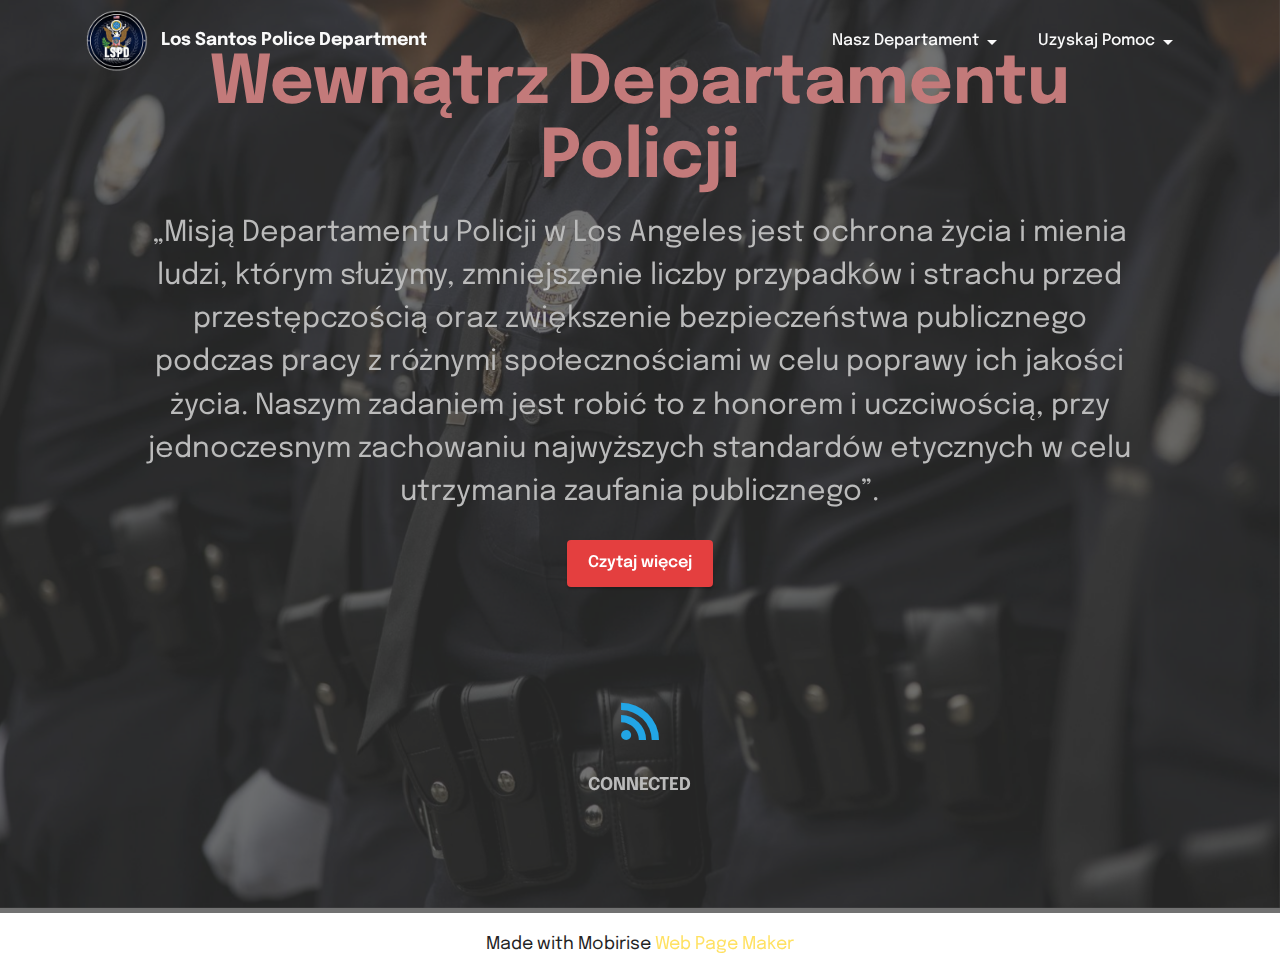
==== commit 076855e3: "Add files via upload" ====
--- a/InsideLSPD.html
+++ b/InsideLSPD.html
@@ -56,7 +56,7 @@
                 </div>
             </button>
             <div class="collapse navbar-collapse" id="navbarSupportedContent">
-                <ul class="navbar-nav nav-dropdown nav-right" data-app-modern-menu="true"><li class="nav-item dropdown open"><a class="nav-link link text-white text-primary dropdown-toggle show display-4" href="#top" data-toggle="dropdown-submenu" data-bs-toggle="dropdown" data-bs-auto-close="outside" aria-expanded="true">Nasz Departament</a><div class="dropdown-menu show" aria-labelledby="dropdown-819" data-bs-popper="none"><a class="text-white text-primary dropdown-item display-4" href="https://forms.gle/3hwnBSwagMqAmvkr5" target="_blank">Dołącz już teraz!</a><a class="text-white text-primary dropdown-item display-4" href="page1.html">Wewnątrz LSPD</a><a class="text-white text-primary dropdown-item display-4" href="#top">Znajdź nas!</a></div></li><li class="nav-item dropdown"><a class="nav-link link text-white text-primary dropdown-toggle display-4" href="index.html#features19-a" data-toggle="dropdown-submenu" data-bs-toggle="dropdown" data-bs-auto-close="outside" aria-expanded="false">Uzyskaj Pomoc</a><div class="dropdown-menu" aria-labelledby="dropdown-516"><a class="text-white text-primary dropdown-item display-4" href="index.html#features19-a">Złóż skargę&nbsp;</a></div></li></ul>
+                <ul class="navbar-nav nav-dropdown nav-right" data-app-modern-menu="true"><li class="nav-item dropdown"><a class="nav-link link text-white text-primary dropdown-toggle display-4" href="#top" data-toggle="dropdown-submenu" data-bs-toggle="dropdown" data-bs-auto-close="outside" aria-expanded="false">Nasz Departament</a><div class="dropdown-menu" aria-labelledby="dropdown-819"><a class="text-white text-primary dropdown-item display-4" href="https://forms.gle/3hwnBSwagMqAmvkr5" target="_blank">Złóż aplikację</a><a class="text-white text-primary dropdown-item display-4" href="InsideLSPD.html" target="_blank">Wewnątrz LSPD</a><a class="text-white text-primary dropdown-item display-4" href="#top">Znajdź nas!</a></div></li><li class="nav-item dropdown"><a class="nav-link link text-white text-primary dropdown-toggle display-4" href="index.html#features19-a" data-toggle="dropdown-submenu" data-bs-toggle="dropdown" data-bs-auto-close="outside" aria-expanded="false">Uzyskaj Pomoc</a><div class="dropdown-menu" aria-labelledby="dropdown-516"><a class="text-white text-primary dropdown-item display-4" href="index.html#features19-a">Złóż skargę&nbsp;</a></div></li></ul>
                 
                 
             </div>
@@ -94,7 +94,7 @@
             </div>
         </div>
     </div>
-</section><section class="display-7" style="padding: 0;align-items: center;justify-content: center;flex-wrap: wrap;    align-content: center;display: flex;position: relative;height: 4rem;"><a href="https://mobiri.se/2771195" style="flex: 1 1;height: 4rem;position: absolute;width: 100%;z-index: 1;"><img alt="" style="height: 4rem;" src="[data-uri]"></a><p style="margin: 0;text-align: center;" class="display-7">Built with Mobirise &#8204;</p><a style="z-index:1" href="https://mobirise.com/website-maker.html">Free Website Maker</a></section><script src="assets/bootstrap/js/bootstrap.bundle.min.js"></script>  <script src="assets/parallax/jarallax.js"></script>  <script src="assets/smoothscroll/smooth-scroll.js"></script>  <script src="assets/ytplayer/index.js"></script>  <script src="assets/dropdown/js/navbar-dropdown.js"></script>  <script src="assets/vimeoplayer/player.js"></script>  <script src="assets/theme/js/script.js"></script>  
+</section><section class="display-7" style="padding: 0;align-items: center;justify-content: center;flex-wrap: wrap;    align-content: center;display: flex;position: relative;height: 4rem;"><a href="https://mobiri.se/2771195" style="flex: 1 1;height: 4rem;position: absolute;width: 100%;z-index: 1;"><img alt="" style="height: 4rem;" src="[data-uri]"></a><p style="margin: 0;text-align: center;" class="display-7">Made with Mobirise &#8204;</p><a style="z-index:1" href="https://mobirise.com/web-page-maker.html">Web Page Maker</a></section><script src="assets/bootstrap/js/bootstrap.bundle.min.js"></script>  <script src="assets/parallax/jarallax.js"></script>  <script src="assets/smoothscroll/smooth-scroll.js"></script>  <script src="assets/ytplayer/index.js"></script>  <script src="assets/dropdown/js/navbar-dropdown.js"></script>  <script src="assets/vimeoplayer/player.js"></script>  <script src="assets/theme/js/script.js"></script>  
   
   
 </body>
--- a/assets/mobirise/css/mbr-additional.css
+++ b/assets/mobirise/css/mbr-additional.css
@@ -1,13 +1,16 @@
+.btn {
+  border-width: 2px;
+}
 body {
   font-family: Jost;
 }
 .display-1 {
   font-family: 'Epilogue', sans-serif;
-  font-size: 4.6rem;
+  font-size: 4.2rem;
   line-height: 1.1;
 }
 .display-1 > .mbr-iconfont {
-  font-size: 5.75rem;
+  font-size: 5.25rem;
 }
 .display-2 {
   font-family: 'Epilogue', sans-serif;
@@ -48,14 +51,14 @@
 /* 0.65 - min scale variable, may vary */
 @media (max-width: 992px) {
   .display-1 {
-    font-size: 3.68rem;
+    font-size: 3.36rem;
   }
 }
 @media (max-width: 768px) {
   .display-1 {
-    font-size: 3.22rem;
-    font-size: calc( 2.26rem + (4.6 - 2.26) * ((100vw - 20rem) / (48 - 20)));
-    line-height: calc( 1.1 * (2.26rem + (4.6 - 2.26) * ((100vw - 20rem) / (48 - 20))));
+    font-size: 2.94rem;
+    font-size: calc( 2.12rem + (4.2 - 2.12) * ((100vw - 20rem) / (48 - 20)));
+    line-height: calc( 1.1 * (2.12rem + (4.2 - 2.12) * ((100vw - 20rem) / (48 - 20))));
   }
   .display-2 {
     font-size: 2.4rem;
@@ -96,7 +99,7 @@
   border-radius: 4px;
 }
 .bg-primary {
-  background-color: #c37a7a !important;
+  background-color: #ffe161 !important;
 }
 .bg-success {
   background-color: #40b0bf !important;
@@ -112,30 +115,30 @@
 }
 .btn-primary,
 .btn-primary:active {
-  background-color: #c37a7a !important;
-  border-color: #c37a7a !important;
-  color: #ffffff !important;
+  background-color: #ffe161 !important;
+  border-color: #ffe161 !important;
+  color: #614f00 !important;
   box-shadow: 0 2px 2px 0 rgba(0, 0, 0, 0.2);
 }
 .btn-primary:hover,
 .btn-primary:focus,
 .btn-primary.focus,
 .btn-primary.active {
-  color: #ffffff !important;
-  background-color: #9f4848 !important;
-  border-color: #9f4848 !important;
+  color: #0a0800 !important;
+  background-color: #ffd10a !important;
+  border-color: #ffd10a !important;
   box-shadow: 0 2px 5px 0 rgba(0, 0, 0, 0.2);
 }
 .btn-primary.disabled,
 .btn-primary:disabled {
-  color: #ffffff !important;
-  background-color: #9f4848 !important;
-  border-color: #9f4848 !important;
+  color: #614f00 !important;
+  background-color: #ffd10a !important;
+  border-color: #ffd10a !important;
 }
 .btn-secondary,
 .btn-secondary:active {
-  background-color: #379683 !important;
-  border-color: #379683 !important;
+  background-color: #e43f3f !important;
+  border-color: #e43f3f !important;
   color: #ffffff !important;
   box-shadow: 0 2px 2px 0 rgba(0, 0, 0, 0.2);
 }
@@ -144,15 +147,15 @@
 .btn-secondary.focus,
 .btn-secondary.active {
   color: #ffffff !important;
-  background-color: #20574c !important;
-  border-color: #20574c !important;
+  background-color: #b31919 !important;
+  border-color: #b31919 !important;
   box-shadow: 0 2px 5px 0 rgba(0, 0, 0, 0.2);
 }
 .btn-secondary.disabled,
 .btn-secondary:disabled {
   color: #ffffff !important;
-  background-color: #20574c !important;
-  border-color: #20574c !important;
+  background-color: #b31919 !important;
+  border-color: #b31919 !important;
 }
 .btn-info,
 .btn-info:active {
@@ -289,49 +292,49 @@
 .btn-primary-outline,
 .btn-primary-outline:active {
   background-color: transparent !important;
-  border-color: transparent;
-  color: #c37a7a;
+  border-color: #ffe161;
+  color: #ffe161;
 }
 .btn-primary-outline:hover,
 .btn-primary-outline:focus,
 .btn-primary-outline.focus,
 .btn-primary-outline.active {
-  color: #9f4848 !important;
+  color: #ffd10a !important;
   background-color: transparent!important;
-  border-color: transparent!important;
+  border-color: #ffd10a !important;
   box-shadow: none!important;
 }
 .btn-primary-outline.disabled,
 .btn-primary-outline:disabled {
-  color: #ffffff !important;
-  background-color: #c37a7a !important;
-  border-color: #c37a7a !important;
+  color: #614f00 !important;
+  background-color: #ffe161 !important;
+  border-color: #ffe161 !important;
 }
 .btn-secondary-outline,
 .btn-secondary-outline:active {
   background-color: transparent !important;
-  border-color: transparent;
-  color: #379683;
+  border-color: #e43f3f;
+  color: #e43f3f;
 }
 .btn-secondary-outline:hover,
 .btn-secondary-outline:focus,
 .btn-secondary-outline.focus,
 .btn-secondary-outline.active {
-  color: #20574c !important;
+  color: #b31919 !important;
   background-color: transparent!important;
-  border-color: transparent!important;
+  border-color: #b31919 !important;
   box-shadow: none!important;
 }
 .btn-secondary-outline.disabled,
 .btn-secondary-outline:disabled {
   color: #ffffff !important;
-  background-color: #379683 !important;
-  border-color: #379683 !important;
+  background-color: #e43f3f !important;
+  border-color: #e43f3f !important;
 }
 .btn-info-outline,
 .btn-info-outline:active {
   background-color: transparent !important;
-  border-color: transparent;
+  border-color: #47b5ed;
   color: #47b5ed;
 }
 .btn-info-outline:hover,
@@ -340,7 +343,7 @@
 .btn-info-outline.active {
   color: #148cca !important;
   background-color: transparent!important;
-  border-color: transparent!important;
+  border-color: #148cca !important;
   box-shadow: none!important;
 }
 .btn-info-outline.disabled,
@@ -352,7 +355,7 @@
 .btn-success-outline,
 .btn-success-outline:active {
   background-color: transparent !important;
-  border-color: transparent;
+  border-color: #40b0bf;
   color: #40b0bf;
 }
 .btn-success-outline:hover,
@@ -361,7 +364,7 @@
 .btn-success-outline.active {
   color: #2a747e !important;
   background-color: transparent!important;
-  border-color: transparent!important;
+  border-color: #2a747e !important;
   box-shadow: none!important;
 }
 .btn-success-outline.disabled,
@@ -373,7 +376,7 @@
 .btn-warning-outline,
 .btn-warning-outline:active {
   background-color: transparent !important;
-  border-color: transparent;
+  border-color: #ffe161;
   color: #ffe161;
 }
 .btn-warning-outline:hover,
@@ -382,7 +385,7 @@
 .btn-warning-outline.active {
   color: #ffd10a !important;
   background-color: transparent!important;
-  border-color: transparent!important;
+  border-color: #ffd10a !important;
   box-shadow: none!important;
 }
 .btn-warning-outline.disabled,
@@ -394,7 +397,7 @@
 .btn-danger-outline,
 .btn-danger-outline:active {
   background-color: transparent !important;
-  border-color: transparent;
+  border-color: #ff9966;
   color: #ff9966;
 }
 .btn-danger-outline:hover,
@@ -403,7 +406,7 @@
 .btn-danger-outline.active {
   color: #ff5f0f !important;
   background-color: transparent!important;
-  border-color: transparent!important;
+  border-color: #ff5f0f !important;
   box-shadow: none!important;
 }
 .btn-danger-outline.disabled,
@@ -415,7 +418,7 @@
 .btn-black-outline,
 .btn-black-outline:active {
   background-color: transparent !important;
-  border-color: transparent;
+  border-color: #232323;
   color: #232323;
 }
 .btn-black-outline:hover,
@@ -424,7 +427,7 @@
 .btn-black-outline.active {
   color: #000000 !important;
   background-color: transparent!important;
-  border-color: transparent!important;
+  border-color: #000000 !important;
   box-shadow: none!important;
 }
 .btn-black-outline.disabled,
@@ -436,7 +439,7 @@
 .btn-white-outline,
 .btn-white-outline:active {
   background-color: transparent !important;
-  border-color: transparent;
+  border-color: #fafafa;
   color: #fafafa;
 }
 .btn-white-outline:hover,
@@ -445,7 +448,7 @@
 .btn-white-outline.active {
   color: #cfcfcf !important;
   background-color: transparent!important;
-  border-color: transparent!important;
+  border-color: #cfcfcf !important;
   box-shadow: none!important;
 }
 .btn-white-outline.disabled,
@@ -455,10 +458,10 @@
   border-color: #fafafa !important;
 }
 .text-primary {
-  color: #c37a7a !important;
+  color: #ffe161 !important;
 }
 .text-secondary {
-  color: #379683 !important;
+  color: #e43f3f !important;
 }
 .text-success {
   color: #40b0bf !important;
@@ -481,12 +484,12 @@
 a.text-primary:hover,
 a.text-primary:focus,
 a.text-primary.active {
-  color: #944343 !important;
+  color: #facb00 !important;
 }
 a.text-secondary:hover,
 a.text-secondary:focus,
 a.text-secondary.active {
-  color: #1c4b42 !important;
+  color: #a61717 !important;
 }
 a.text-success:hover,
 a.text-success:focus,
@@ -532,7 +535,7 @@
   background-position: 0px 1.2em;
 }
 .nav-tabs .nav-link.active {
-  color: #c37a7a;
+  color: #ffe161;
 }
 .nav-tabs .nav-link:not(.active) {
   color: #232323;
@@ -549,30 +552,21 @@
 .alert-danger {
   background-color: #ff9966;
 }
-.mbr-section-btn a.btn:not(.btn-form) {
-  border-radius: 100px;
-}
-.mbr-gallery-filter li a {
-  border-radius: 100px !important;
-}
 .mbr-gallery-filter li.active .btn {
-  background-color: #c37a7a;
-  border-color: #c37a7a;
-  color: #ffffff;
+  background-color: #ffe161;
+  border-color: #ffe161;
+  color: #7a6300;
 }
 .mbr-gallery-filter li.active .btn:focus {
   box-shadow: none;
 }
-.nav-tabs .nav-link {
-  border-radius: 100px !important;
-}
 a,
 a:hover {
-  color: #c37a7a;
+  color: #ffe161;
 }
 .mbr-plan-header.bg-primary .mbr-plan-subtitle,
 .mbr-plan-header.bg-primary .mbr-plan-price-desc {
-  color: #ebd2d2;
+  color: #ffffff;
 }
 .mbr-plan-header.bg-success .mbr-plan-subtitle,
 .mbr-plan-header.bg-success .mbr-plan-price-desc {
@@ -606,7 +600,7 @@
 .form-control:hover,
 .form-control:focus {
   box-shadow: rgba(0, 0, 0, 0.07) 0px 1px 1px 0px, rgba(0, 0, 0, 0.07) 0px 1px 3px 0px, rgba(0, 0, 0, 0.03) 0px 0px 0px 1px;
-  border-color: #c37a7a !important;
+  border-color: #ffe161 !important;
 }
 .form-control:-webkit-input-placeholder {
   font-family: 'Epilogue', sans-serif;
@@ -618,32 +612,19 @@
   font-size: 1.25rem;
 }
 blockquote {
-  border-color: #c37a7a;
+  border-color: #ffe161;
 }
 /* Forms */
-.mbr-form .input-group-btn a.btn {
-  border-radius: 100px !important;
-}
-.mbr-form .input-group-btn a.btn:hover {
-  box-shadow: 0 10px 40px 0 rgba(0, 0, 0, 0.2);
-}
-.mbr-form .input-group-btn button[type="submit"] {
-  border-radius: 100px !important;
-  padding: 1rem 3rem;
-}
-.mbr-form .input-group-btn button[type="submit"]:hover {
-  box-shadow: 0 10px 40px 0 rgba(0, 0, 0, 0.2);
-}
 .jq-selectbox li:hover,
 .jq-selectbox li.selected {
-  background-color: #c37a7a;
-  color: #ffffff;
+  background-color: #ffe161;
+  color: #000000;
 }
 .jq-number__spin {
   transition: 0.25s ease;
 }
 .jq-number__spin:hover {
-  border-color: #c37a7a;
+  border-color: #ffe161;
 }
 .jq-selectbox .jq-selectbox__trigger-arrow,
 .jq-number__spin.minus:after,
@@ -655,20 +636,20 @@
 .jq-selectbox:hover .jq-selectbox__trigger-arrow,
 .jq-number__spin.minus:hover:after,
 .jq-number__spin.plus:hover:after {
-  border-top-color: #c37a7a;
-  border-bottom-color: #c37a7a;
+  border-top-color: #ffe161;
+  border-bottom-color: #ffe161;
 }
 .xdsoft_datetimepicker .xdsoft_calendar td.xdsoft_default,
 .xdsoft_datetimepicker .xdsoft_calendar td.xdsoft_current,
 .xdsoft_datetimepicker .xdsoft_timepicker .xdsoft_time_box > div > div.xdsoft_current {
-  color: #ffffff !important;
-  background-color: #c37a7a !important;
+  color: #000000 !important;
+  background-color: #ffe161 !important;
   box-shadow: none !important;
 }
 .xdsoft_datetimepicker .xdsoft_calendar td:hover,
 .xdsoft_datetimepicker .xdsoft_timepicker .xdsoft_time_box > div > div:hover {
   color: #ffffff !important;
-  background: #379683 !important;
+  background: #e43f3f !important;
   box-shadow: none !important;
 }
 .lazy-bg {
@@ -693,7 +674,7 @@
   top: 50%;
   left: 50%;
   transform: translateX(-50%) translateY(-50%);
-  background-image: url("data:image/svg+xml;charset=UTF-8,%3csvg width='32' height='32' viewBox='0 0 64 64' xmlns='http://www.w3.org/2000/svg' stroke='%23c37a7a' %3e%3cg fill='none' fill-rule='evenodd'%3e%3cg transform='translate(16 16)' stroke-width='2'%3e%3ccircle stroke-opacity='.5' cx='16' cy='16' r='16'/%3e%3cpath d='M32 16c0-9.94-8.06-16-16-16'%3e%3canimateTransform attributeName='transform' type='rotate' from='0 16 16' to='360 16 16' dur='1s' repeatCount='indefinite'/%3e%3c/path%3e%3c/g%3e%3c/g%3e%3c/svg%3e");
+  background-image: url("data:image/svg+xml;charset=UTF-8,%3csvg width='32' height='32' viewBox='0 0 64 64' xmlns='http://www.w3.org/2000/svg' stroke='%23ffe161' %3e%3cg fill='none' fill-rule='evenodd'%3e%3cg transform='translate(16 16)' stroke-width='2'%3e%3ccircle stroke-opacity='.5' cx='16' cy='16' r='16'/%3e%3cpath d='M32 16c0-9.94-8.06-16-16-16'%3e%3canimateTransform attributeName='transform' type='rotate' from='0 16 16' to='360 16 16' dur='1s' repeatCount='indefinite'/%3e%3c/path%3e%3c/g%3e%3c/g%3e%3c/svg%3e");
 }
 section.lazy-placeholder:after {
   opacity: 0.5;
@@ -737,7 +718,7 @@
 }
 .cid-sFGzlAXw3z .dropdown-item:hover,
 .cid-sFGzlAXw3z .dropdown-item:focus {
-  background: #c37a7a !important;
+  background: #ffe161 !important;
   color: white !important;
 }
 .cid-sFGzlAXw3z .dropdown-item:first-child {
@@ -1052,7 +1033,7 @@
   }
 }
 .cid-sFGzrhlvIh {
-  background-image: url("../../../assets/images/4255njprnvflxphc52fsji3k2e.jpg");
+  background-image: url("../../../assets/images/4255njprnvflxphc52fsji3k2e-2.jpeg");
 }
 .cid-sFGzrhlvIh .icons-media-container {
   display: flex;
@@ -1140,7 +1121,7 @@
 }
 .cid-t5CPTEBTti .dropdown-item:hover,
 .cid-t5CPTEBTti .dropdown-item:focus {
-  background: #c37a7a !important;
+  background: #ffe161 !important;
   color: white !important;
 }
 .cid-t5CPTEBTti .dropdown-item:first-child {
--- a/assets/mobirise/css/mbr-additional.css
+++ b/assets/mobirise/css/mbr-additional.css
@@ -1,13 +1,16 @@
+.btn {
+  border-width: 2px;
+}
 body {
   font-family: Jost;
 }
 .display-1 {
   font-family: 'Epilogue', sans-serif;
-  font-size: 4.6rem;
+  font-size: 4.2rem;
   line-height: 1.1;
 }
 .display-1 > .mbr-iconfont {
-  font-size: 5.75rem;
+  font-size: 5.25rem;
 }
 .display-2 {
   font-family: 'Epilogue', sans-serif;
@@ -48,14 +51,14 @@
 /* 0.65 - min scale variable, may vary */
 @media (max-width: 992px) {
   .display-1 {
-    font-size: 3.68rem;
+    font-size: 3.36rem;
   }
 }
 @media (max-width: 768px) {
   .display-1 {
-    font-size: 3.22rem;
-    font-size: calc( 2.26rem + (4.6 - 2.26) * ((100vw - 20rem) / (48 - 20)));
-    line-height: calc( 1.1 * (2.26rem + (4.6 - 2.26) * ((100vw - 20rem) / (48 - 20))));
+    font-size: 2.94rem;
+    font-size: calc( 2.12rem + (4.2 - 2.12) * ((100vw - 20rem) / (48 - 20)));
+    line-height: calc( 1.1 * (2.12rem + (4.2 - 2.12) * ((100vw - 20rem) / (48 - 20))));
   }
   .display-2 {
     font-size: 2.4rem;
@@ -96,7 +99,7 @@
   border-radius: 4px;
 }
 .bg-primary {
-  background-color: #c37a7a !important;
+  background-color: #ffe161 !important;
 }
 .bg-success {
   background-color: #40b0bf !important;
@@ -112,30 +115,30 @@
 }
 .btn-primary,
 .btn-primary:active {
-  background-color: #c37a7a !important;
-  border-color: #c37a7a !important;
-  color: #ffffff !important;
+  background-color: #ffe161 !important;
+  border-color: #ffe161 !important;
+  color: #614f00 !important;
   box-shadow: 0 2px 2px 0 rgba(0, 0, 0, 0.2);
 }
 .btn-primary:hover,
 .btn-primary:focus,
 .btn-primary.focus,
 .btn-primary.active {
-  color: #ffffff !important;
-  background-color: #9f4848 !important;
-  border-color: #9f4848 !important;
+  color: #0a0800 !important;
+  background-color: #ffd10a !important;
+  border-color: #ffd10a !important;
   box-shadow: 0 2px 5px 0 rgba(0, 0, 0, 0.2);
 }
 .btn-primary.disabled,
 .btn-primary:disabled {
-  color: #ffffff !important;
-  background-color: #9f4848 !important;
-  border-color: #9f4848 !important;
+  color: #614f00 !important;
+  background-color: #ffd10a !important;
+  border-color: #ffd10a !important;
 }
 .btn-secondary,
 .btn-secondary:active {
-  background-color: #379683 !important;
-  border-color: #379683 !important;
+  background-color: #e43f3f !important;
+  border-color: #e43f3f !important;
   color: #ffffff !important;
   box-shadow: 0 2px 2px 0 rgba(0, 0, 0, 0.2);
 }
@@ -144,15 +147,15 @@
 .btn-secondary.focus,
 .btn-secondary.active {
   color: #ffffff !important;
-  background-color: #20574c !important;
-  border-color: #20574c !important;
+  background-color: #b31919 !important;
+  border-color: #b31919 !important;
   box-shadow: 0 2px 5px 0 rgba(0, 0, 0, 0.2);
 }
 .btn-secondary.disabled,
 .btn-secondary:disabled {
   color: #ffffff !important;
-  background-color: #20574c !important;
-  border-color: #20574c !important;
+  background-color: #b31919 !important;
+  border-color: #b31919 !important;
 }
 .btn-info,
 .btn-info:active {
@@ -289,49 +292,49 @@
 .btn-primary-outline,
 .btn-primary-outline:active {
   background-color: transparent !important;
-  border-color: transparent;
-  color: #c37a7a;
+  border-color: #ffe161;
+  color: #ffe161;
 }
 .btn-primary-outline:hover,
 .btn-primary-outline:focus,
 .btn-primary-outline.focus,
 .btn-primary-outline.active {
-  color: #9f4848 !important;
+  color: #ffd10a !important;
   background-color: transparent!important;
-  border-color: transparent!important;
+  border-color: #ffd10a !important;
   box-shadow: none!important;
 }
 .btn-primary-outline.disabled,
 .btn-primary-outline:disabled {
-  color: #ffffff !important;
-  background-color: #c37a7a !important;
-  border-color: #c37a7a !important;
+  color: #614f00 !important;
+  background-color: #ffe161 !important;
+  border-color: #ffe161 !important;
 }
 .btn-secondary-outline,
 .btn-secondary-outline:active {
   background-color: transparent !important;
-  border-color: transparent;
-  color: #379683;
+  border-color: #e43f3f;
+  color: #e43f3f;
 }
 .btn-secondary-outline:hover,
 .btn-secondary-outline:focus,
 .btn-secondary-outline.focus,
 .btn-secondary-outline.active {
-  color: #20574c !important;
+  color: #b31919 !important;
   background-color: transparent!important;
-  border-color: transparent!important;
+  border-color: #b31919 !important;
   box-shadow: none!important;
 }
 .btn-secondary-outline.disabled,
 .btn-secondary-outline:disabled {
   color: #ffffff !important;
-  background-color: #379683 !important;
-  border-color: #379683 !important;
+  background-color: #e43f3f !important;
+  border-color: #e43f3f !important;
 }
 .btn-info-outline,
 .btn-info-outline:active {
   background-color: transparent !important;
-  border-color: transparent;
+  border-color: #47b5ed;
   color: #47b5ed;
 }
 .btn-info-outline:hover,
@@ -340,7 +343,7 @@
 .btn-info-outline.active {
   color: #148cca !important;
   background-color: transparent!important;
-  border-color: transparent!important;
+  border-color: #148cca !important;
   box-shadow: none!important;
 }
 .btn-info-outline.disabled,
@@ -352,7 +355,7 @@
 .btn-success-outline,
 .btn-success-outline:active {
   background-color: transparent !important;
-  border-color: transparent;
+  border-color: #40b0bf;
   color: #40b0bf;
 }
 .btn-success-outline:hover,
@@ -361,7 +364,7 @@
 .btn-success-outline.active {
   color: #2a747e !important;
   background-color: transparent!important;
-  border-color: transparent!important;
+  border-color: #2a747e !important;
   box-shadow: none!important;
 }
 .btn-success-outline.disabled,
@@ -373,7 +376,7 @@
 .btn-warning-outline,
 .btn-warning-outline:active {
   background-color: transparent !important;
-  border-color: transparent;
+  border-color: #ffe161;
   color: #ffe161;
 }
 .btn-warning-outline:hover,
@@ -382,7 +385,7 @@
 .btn-warning-outline.active {
   color: #ffd10a !important;
   background-color: transparent!important;
-  border-color: transparent!important;
+  border-color: #ffd10a !important;
   box-shadow: none!important;
 }
 .btn-warning-outline.disabled,
@@ -394,7 +397,7 @@
 .btn-danger-outline,
 .btn-danger-outline:active {
   background-color: transparent !important;
-  border-color: transparent;
+  border-color: #ff9966;
   color: #ff9966;
 }
 .btn-danger-outline:hover,
@@ -403,7 +406,7 @@
 .btn-danger-outline.active {
   color: #ff5f0f !important;
   background-color: transparent!important;
-  border-color: transparent!important;
+  border-color: #ff5f0f !important;
   box-shadow: none!important;
 }
 .btn-danger-outline.disabled,
@@ -415,7 +418,7 @@
 .btn-black-outline,
 .btn-black-outline:active {
   background-color: transparent !important;
-  border-color: transparent;
+  border-color: #232323;
   color: #232323;
 }
 .btn-black-outline:hover,
@@ -424,7 +427,7 @@
 .btn-black-outline.active {
   color: #000000 !important;
   background-color: transparent!important;
-  border-color: transparent!important;
+  border-color: #000000 !important;
   box-shadow: none!important;
 }
 .btn-black-outline.disabled,
@@ -436,7 +439,7 @@
 .btn-white-outline,
 .btn-white-outline:active {
   background-color: transparent !important;
-  border-color: transparent;
+  border-color: #fafafa;
   color: #fafafa;
 }
 .btn-white-outline:hover,
@@ -445,7 +448,7 @@
 .btn-white-outline.active {
   color: #cfcfcf !important;
   background-color: transparent!important;
-  border-color: transparent!important;
+  border-color: #cfcfcf !important;
   box-shadow: none!important;
 }
 .btn-white-outline.disabled,
@@ -455,10 +458,10 @@
   border-color: #fafafa !important;
 }
 .text-primary {
-  color: #c37a7a !important;
+  color: #ffe161 !important;
 }
 .text-secondary {
-  color: #379683 !important;
+  color: #e43f3f !important;
 }
 .text-success {
   color: #40b0bf !important;
@@ -481,12 +484,12 @@
 a.text-primary:hover,
 a.text-primary:focus,
 a.text-primary.active {
-  color: #944343 !important;
+  color: #facb00 !important;
 }
 a.text-secondary:hover,
 a.text-secondary:focus,
 a.text-secondary.active {
-  color: #1c4b42 !important;
+  color: #a61717 !important;
 }
 a.text-success:hover,
 a.text-success:focus,
@@ -532,7 +535,7 @@
   background-position: 0px 1.2em;
 }
 .nav-tabs .nav-link.active {
-  color: #c37a7a;
+  color: #ffe161;
 }
 .nav-tabs .nav-link:not(.active) {
   color: #232323;
@@ -549,30 +552,21 @@
 .alert-danger {
   background-color: #ff9966;
 }
-.mbr-section-btn a.btn:not(.btn-form) {
-  border-radius: 100px;
-}
-.mbr-gallery-filter li a {
-  border-radius: 100px !important;
-}
 .mbr-gallery-filter li.active .btn {
-  background-color: #c37a7a;
-  border-color: #c37a7a;
-  color: #ffffff;
+  background-color: #ffe161;
+  border-color: #ffe161;
+  color: #7a6300;
 }
 .mbr-gallery-filter li.active .btn:focus {
   box-shadow: none;
 }
-.nav-tabs .nav-link {
-  border-radius: 100px !important;
-}
 a,
 a:hover {
-  color: #c37a7a;
+  color: #ffe161;
 }
 .mbr-plan-header.bg-primary .mbr-plan-subtitle,
 .mbr-plan-header.bg-primary .mbr-plan-price-desc {
-  color: #ebd2d2;
+  color: #ffffff;
 }
 .mbr-plan-header.bg-success .mbr-plan-subtitle,
 .mbr-plan-header.bg-success .mbr-plan-price-desc {
@@ -606,7 +600,7 @@
 .form-control:hover,
 .form-control:focus {
   box-shadow: rgba(0, 0, 0, 0.07) 0px 1px 1px 0px, rgba(0, 0, 0, 0.07) 0px 1px 3px 0px, rgba(0, 0, 0, 0.03) 0px 0px 0px 1px;
-  border-color: #c37a7a !important;
+  border-color: #ffe161 !important;
 }
 .form-control:-webkit-input-placeholder {
   font-family: 'Epilogue', sans-serif;
@@ -618,32 +612,19 @@
   font-size: 1.25rem;
 }
 blockquote {
-  border-color: #c37a7a;
+  border-color: #ffe161;
 }
 /* Forms */
-.mbr-form .input-group-btn a.btn {
-  border-radius: 100px !important;
-}
-.mbr-form .input-group-btn a.btn:hover {
-  box-shadow: 0 10px 40px 0 rgba(0, 0, 0, 0.2);
-}
-.mbr-form .input-group-btn button[type="submit"] {
-  border-radius: 100px !important;
-  padding: 1rem 3rem;
-}
-.mbr-form .input-group-btn button[type="submit"]:hover {
-  box-shadow: 0 10px 40px 0 rgba(0, 0, 0, 0.2);
-}
 .jq-selectbox li:hover,
 .jq-selectbox li.selected {
-  background-color: #c37a7a;
-  color: #ffffff;
+  background-color: #ffe161;
+  color: #000000;
 }
 .jq-number__spin {
   transition: 0.25s ease;
 }
 .jq-number__spin:hover {
-  border-color: #c37a7a;
+  border-color: #ffe161;
 }
 .jq-selectbox .jq-selectbox__trigger-arrow,
 .jq-number__spin.minus:after,
@@ -655,20 +636,20 @@
 .jq-selectbox:hover .jq-selectbox__trigger-arrow,
 .jq-number__spin.minus:hover:after,
 .jq-number__spin.plus:hover:after {
-  border-top-color: #c37a7a;
-  border-bottom-color: #c37a7a;
+  border-top-color: #ffe161;
+  border-bottom-color: #ffe161;
 }
 .xdsoft_datetimepicker .xdsoft_calendar td.xdsoft_default,
 .xdsoft_datetimepicker .xdsoft_calendar td.xdsoft_current,
 .xdsoft_datetimepicker .xdsoft_timepicker .xdsoft_time_box > div > div.xdsoft_current {
-  color: #ffffff !important;
-  background-color: #c37a7a !important;
+  color: #000000 !important;
+  background-color: #ffe161 !important;
   box-shadow: none !important;
 }
 .xdsoft_datetimepicker .xdsoft_calendar td:hover,
 .xdsoft_datetimepicker .xdsoft_timepicker .xdsoft_time_box > div > div:hover {
   color: #ffffff !important;
-  background: #379683 !important;
+  background: #e43f3f !important;
   box-shadow: none !important;
 }
 .lazy-bg {
@@ -693,7 +674,7 @@
   top: 50%;
   left: 50%;
   transform: translateX(-50%) translateY(-50%);
-  background-image: url("data:image/svg+xml;charset=UTF-8,%3csvg width='32' height='32' viewBox='0 0 64 64' xmlns='http://www.w3.org/2000/svg' stroke='%23c37a7a' %3e%3cg fill='none' fill-rule='evenodd'%3e%3cg transform='translate(16 16)' stroke-width='2'%3e%3ccircle stroke-opacity='.5' cx='16' cy='16' r='16'/%3e%3cpath d='M32 16c0-9.94-8.06-16-16-16'%3e%3canimateTransform attributeName='transform' type='rotate' from='0 16 16' to='360 16 16' dur='1s' repeatCount='indefinite'/%3e%3c/path%3e%3c/g%3e%3c/g%3e%3c/svg%3e");
+  background-image: url("data:image/svg+xml;charset=UTF-8,%3csvg width='32' height='32' viewBox='0 0 64 64' xmlns='http://www.w3.org/2000/svg' stroke='%23ffe161' %3e%3cg fill='none' fill-rule='evenodd'%3e%3cg transform='translate(16 16)' stroke-width='2'%3e%3ccircle stroke-opacity='.5' cx='16' cy='16' r='16'/%3e%3cpath d='M32 16c0-9.94-8.06-16-16-16'%3e%3canimateTransform attributeName='transform' type='rotate' from='0 16 16' to='360 16 16' dur='1s' repeatCount='indefinite'/%3e%3c/path%3e%3c/g%3e%3c/g%3e%3c/svg%3e");
 }
 section.lazy-placeholder:after {
   opacity: 0.5;
@@ -737,7 +718,7 @@
 }
 .cid-sFGzlAXw3z .dropdown-item:hover,
 .cid-sFGzlAXw3z .dropdown-item:focus {
-  background: #c37a7a !important;
+  background: #ffe161 !important;
   color: white !important;
 }
 .cid-sFGzlAXw3z .dropdown-item:first-child {
@@ -1052,7 +1033,7 @@
   }
 }
 .cid-sFGzrhlvIh {
-  background-image: url("../../../assets/images/4255njprnvflxphc52fsji3k2e.jpg");
+  background-image: url("../../../assets/images/4255njprnvflxphc52fsji3k2e-2.jpeg");
 }
 .cid-sFGzrhlvIh .icons-media-container {
   display: flex;
@@ -1140,7 +1121,7 @@
 }
 .cid-t5CPTEBTti .dropdown-item:hover,
 .cid-t5CPTEBTti .dropdown-item:focus {
-  background: #c37a7a !important;
+  background: #ffe161 !important;
   color: white !important;
 }
 .cid-t5CPTEBTti .dropdown-item:first-child {
